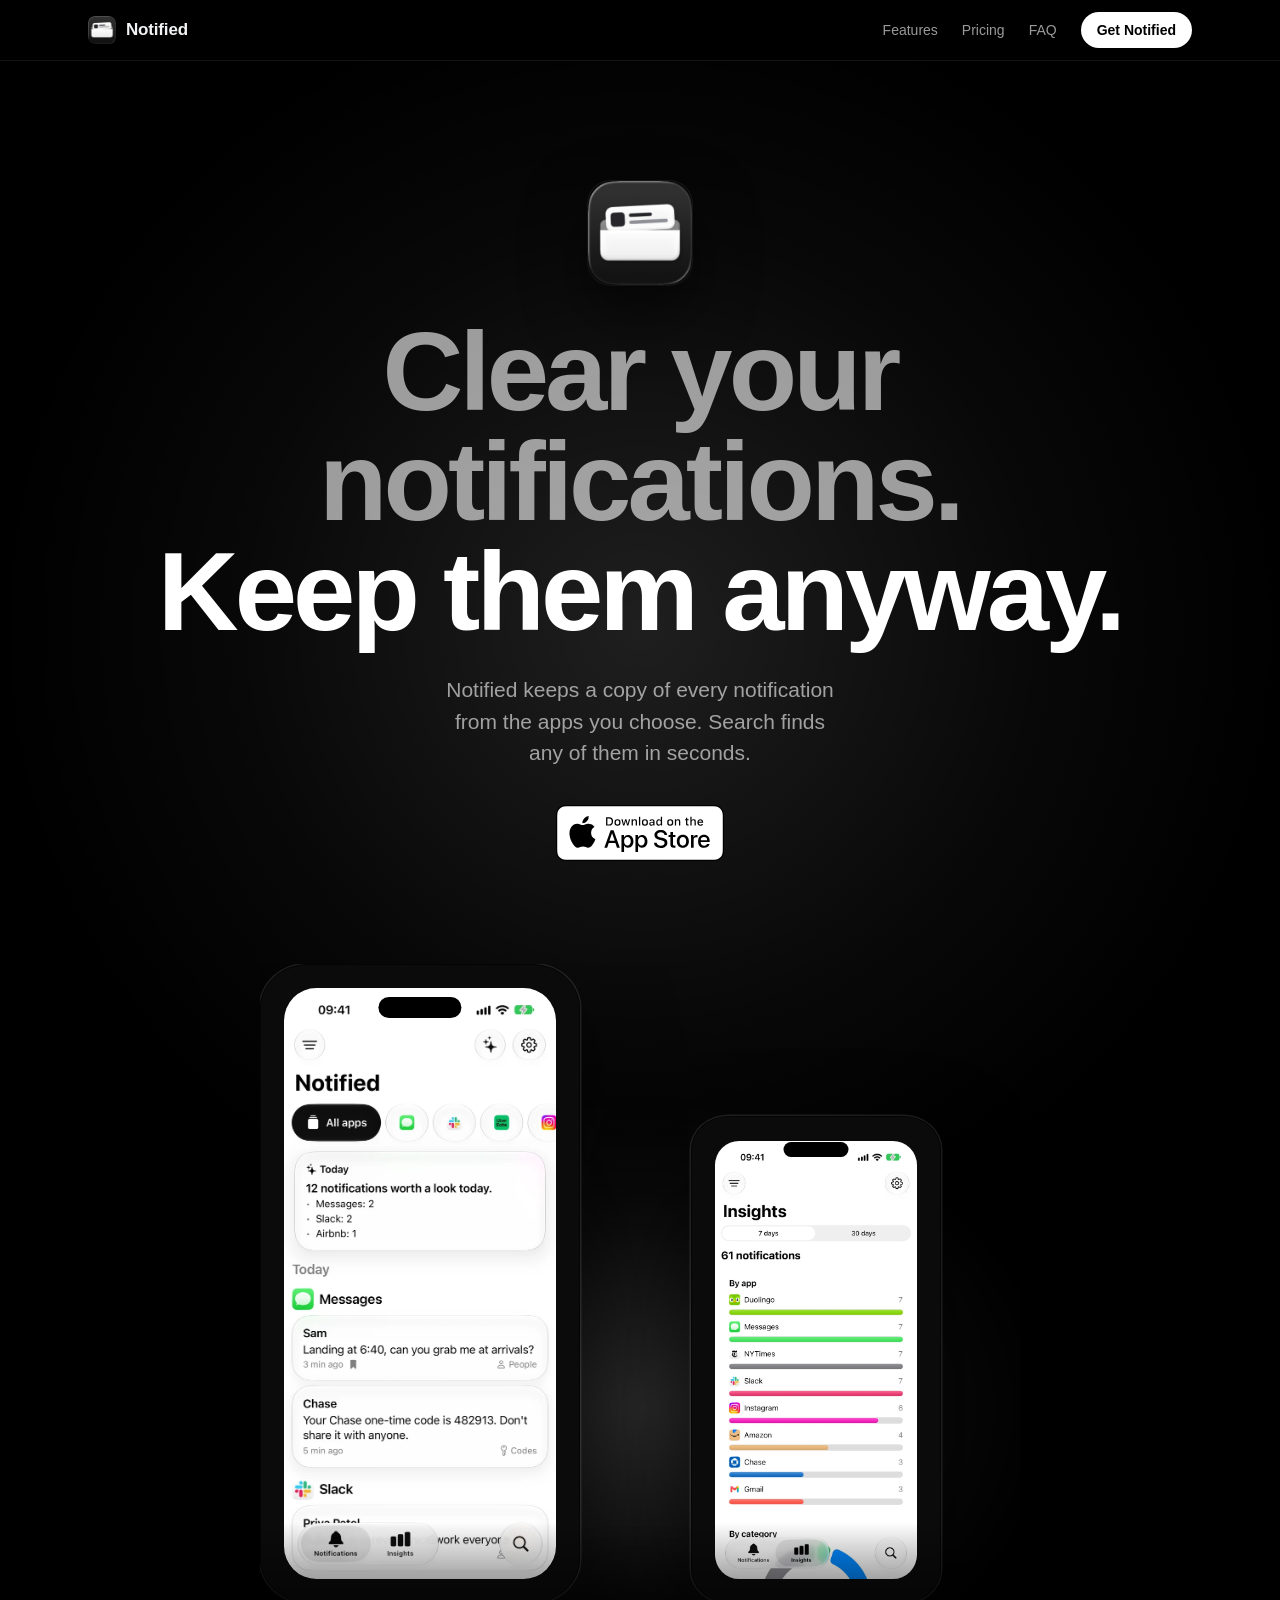
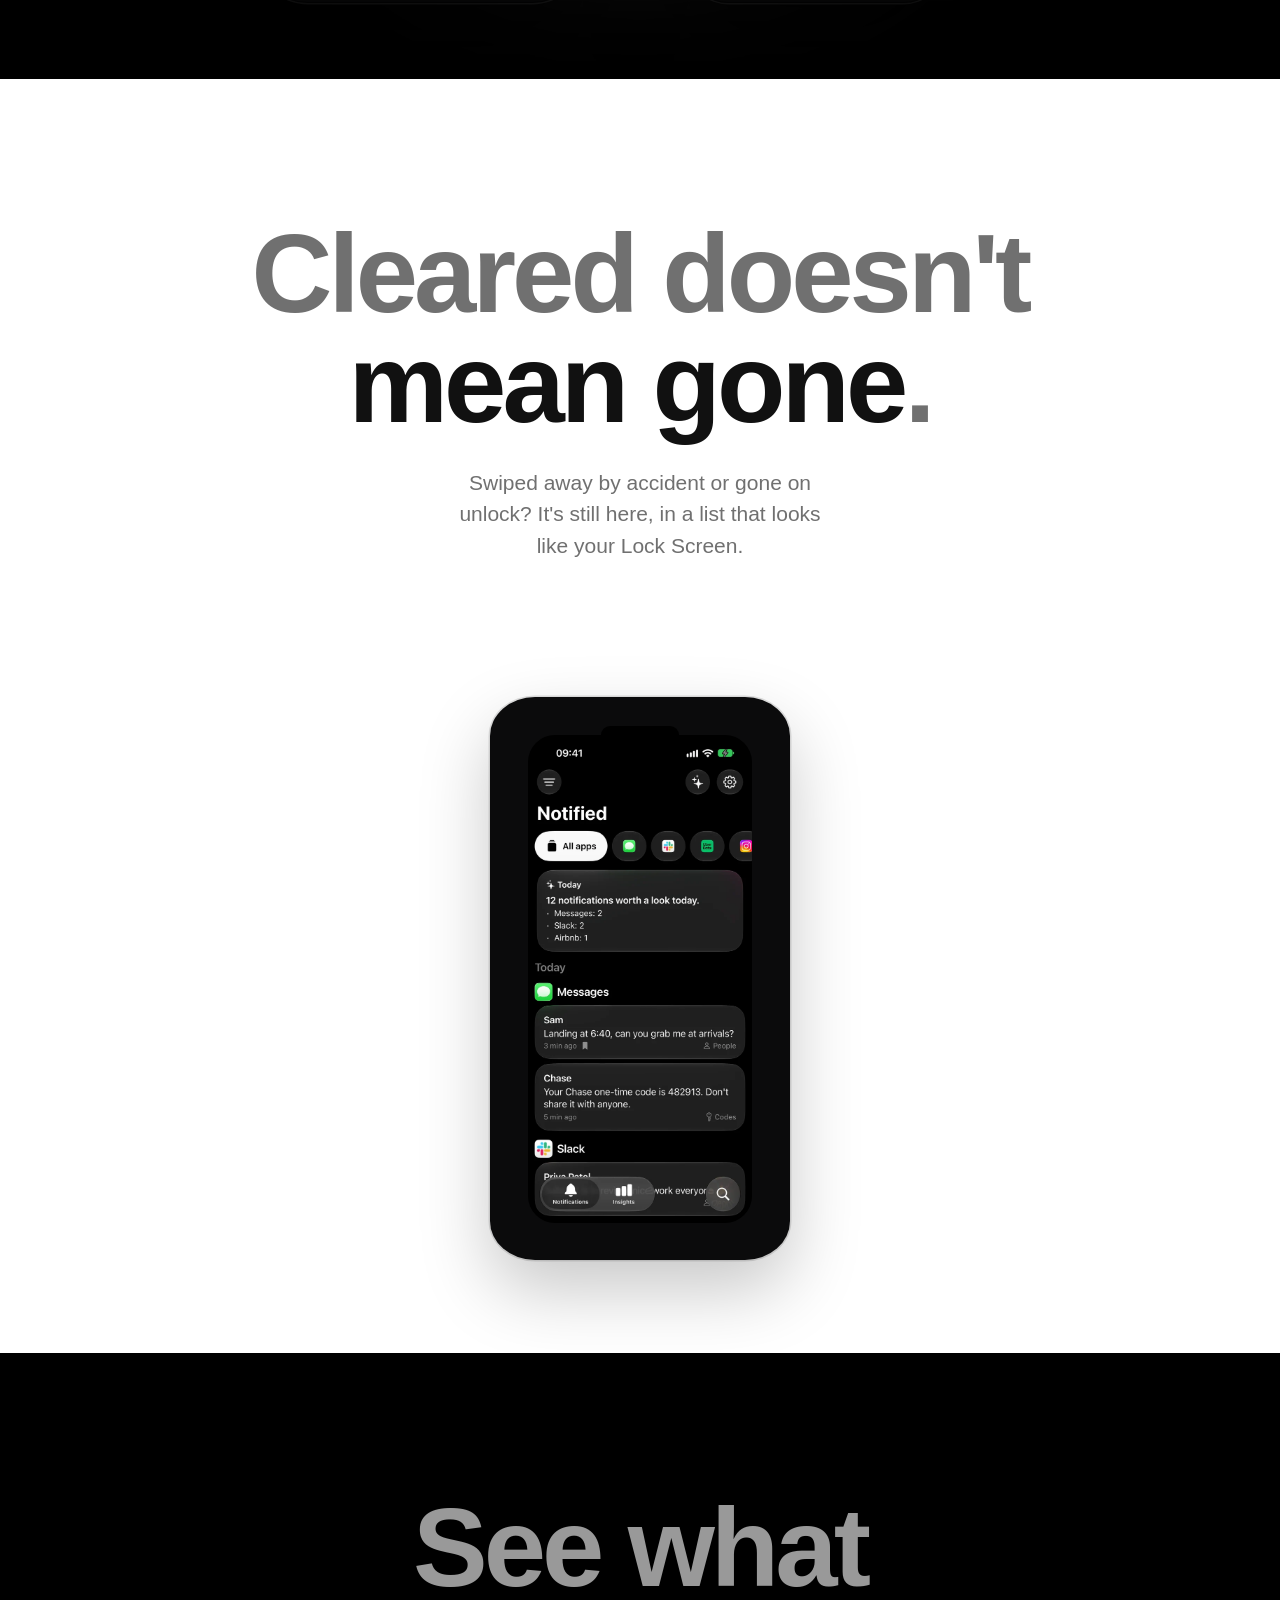
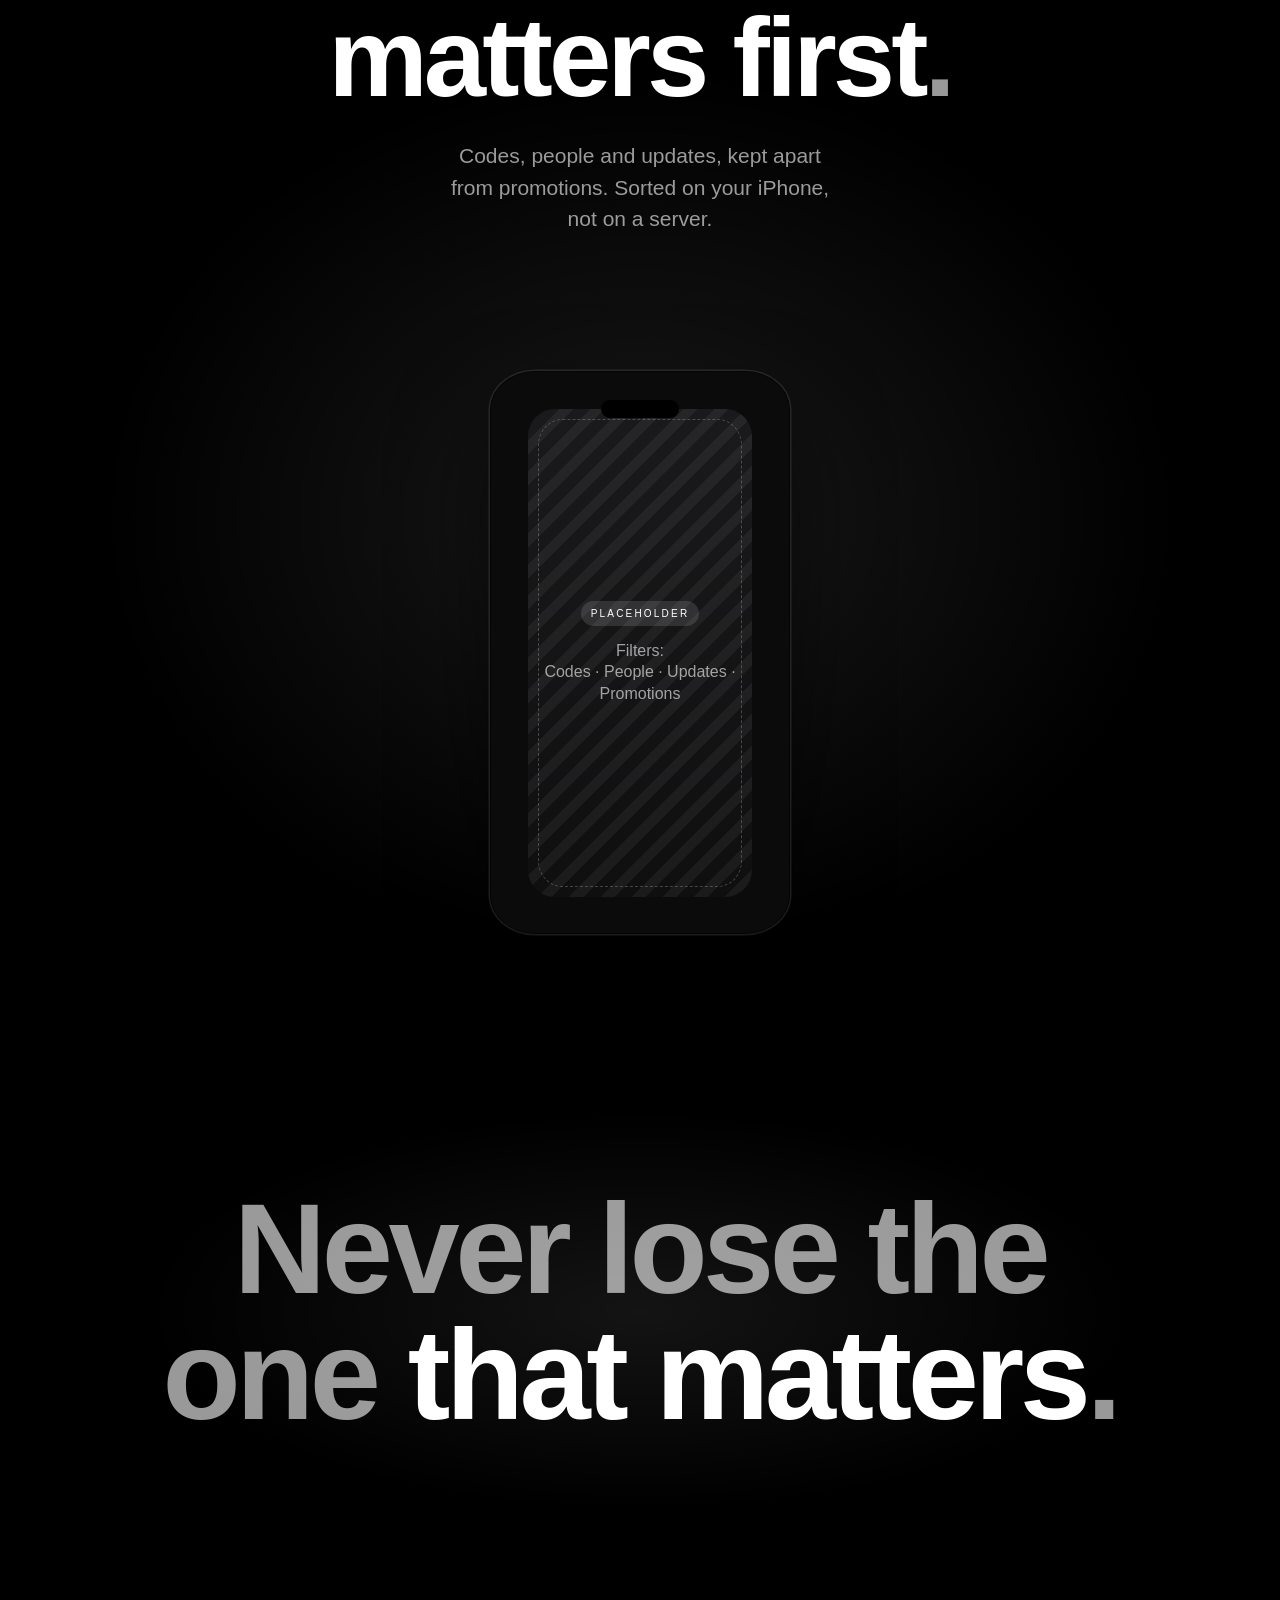
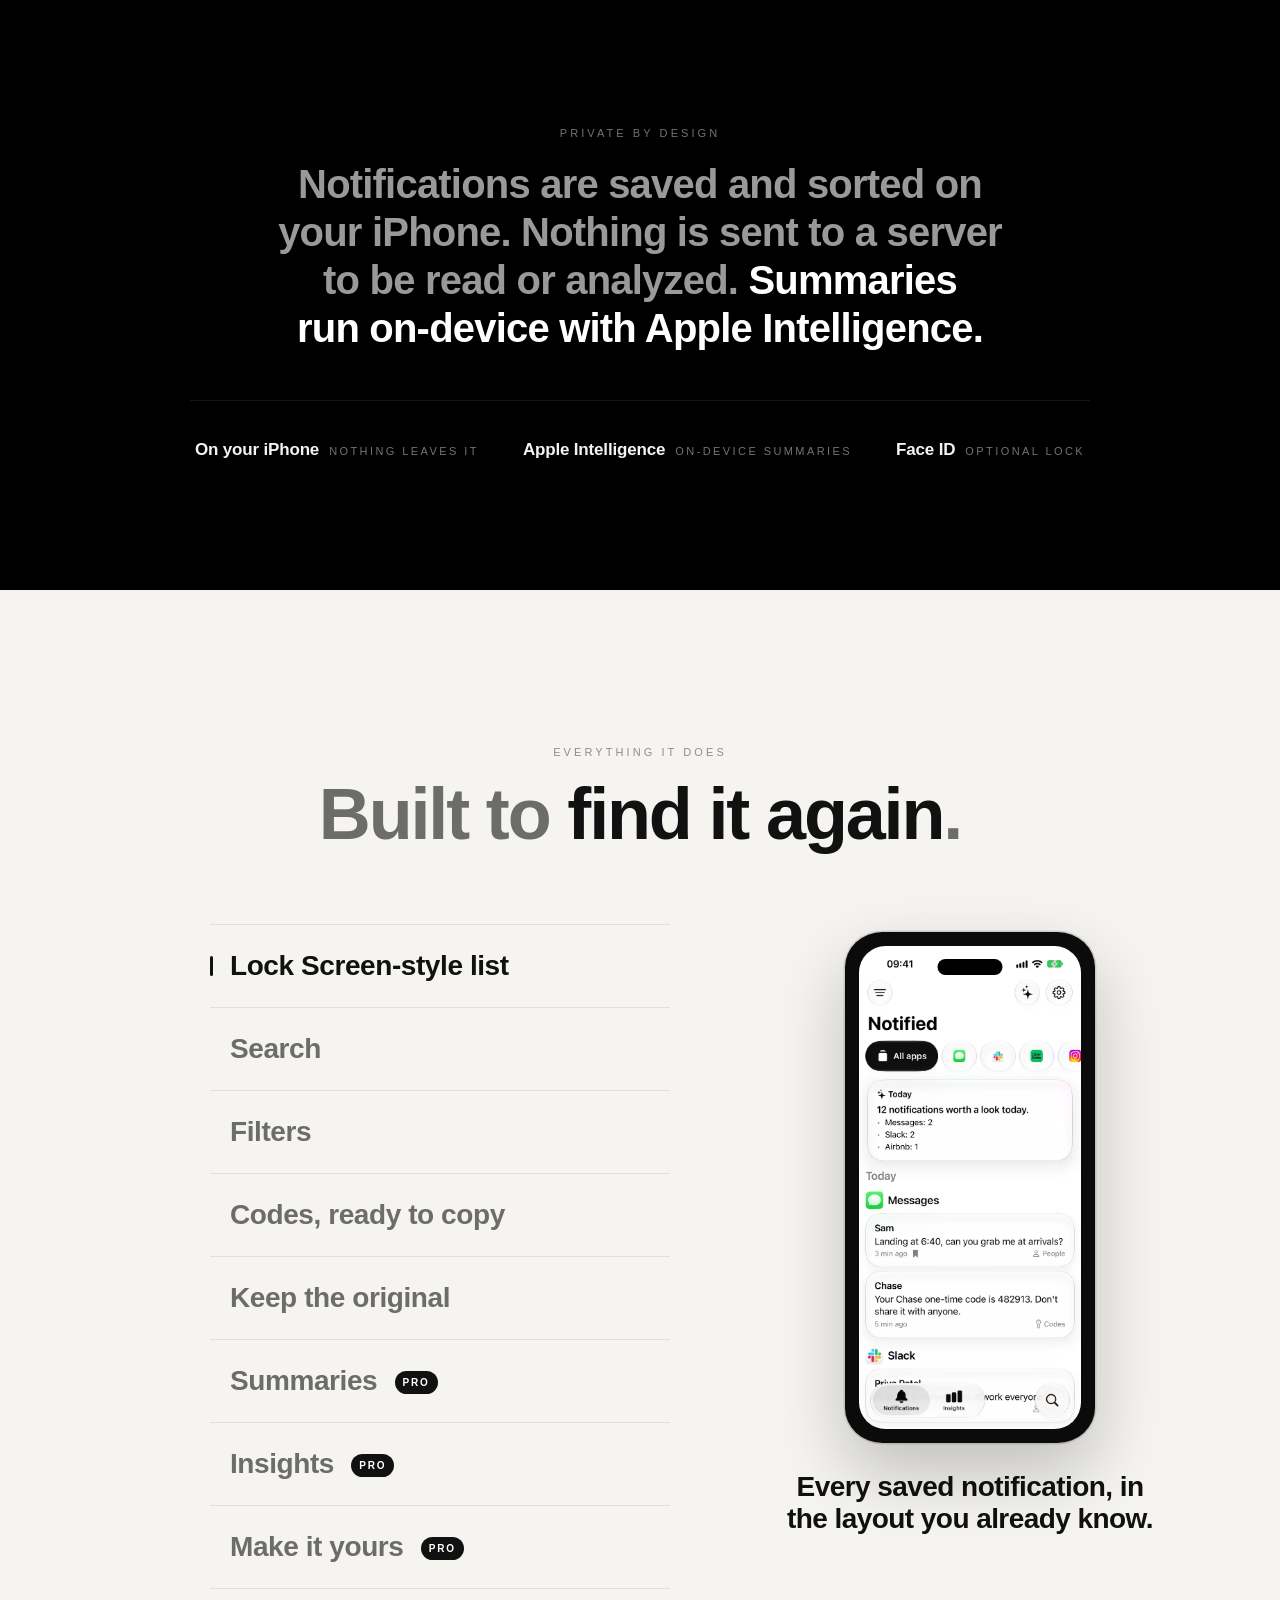
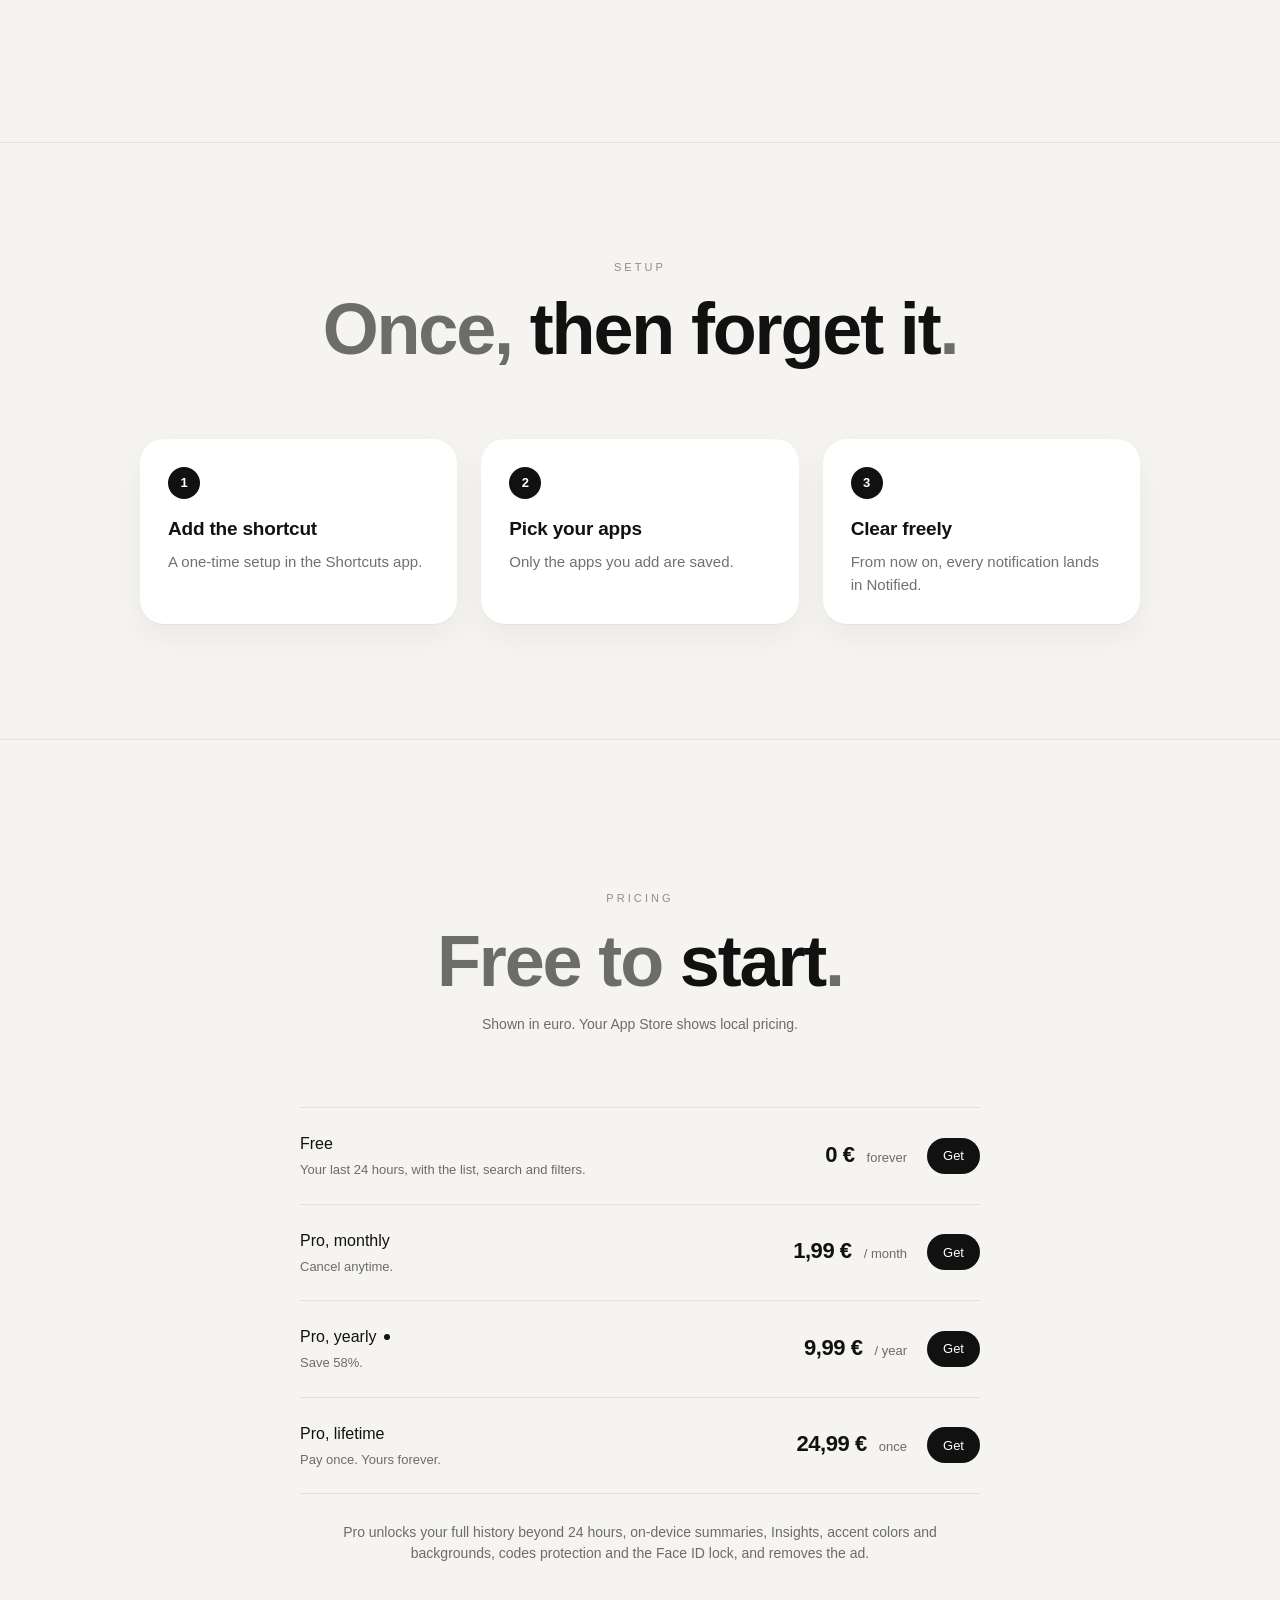
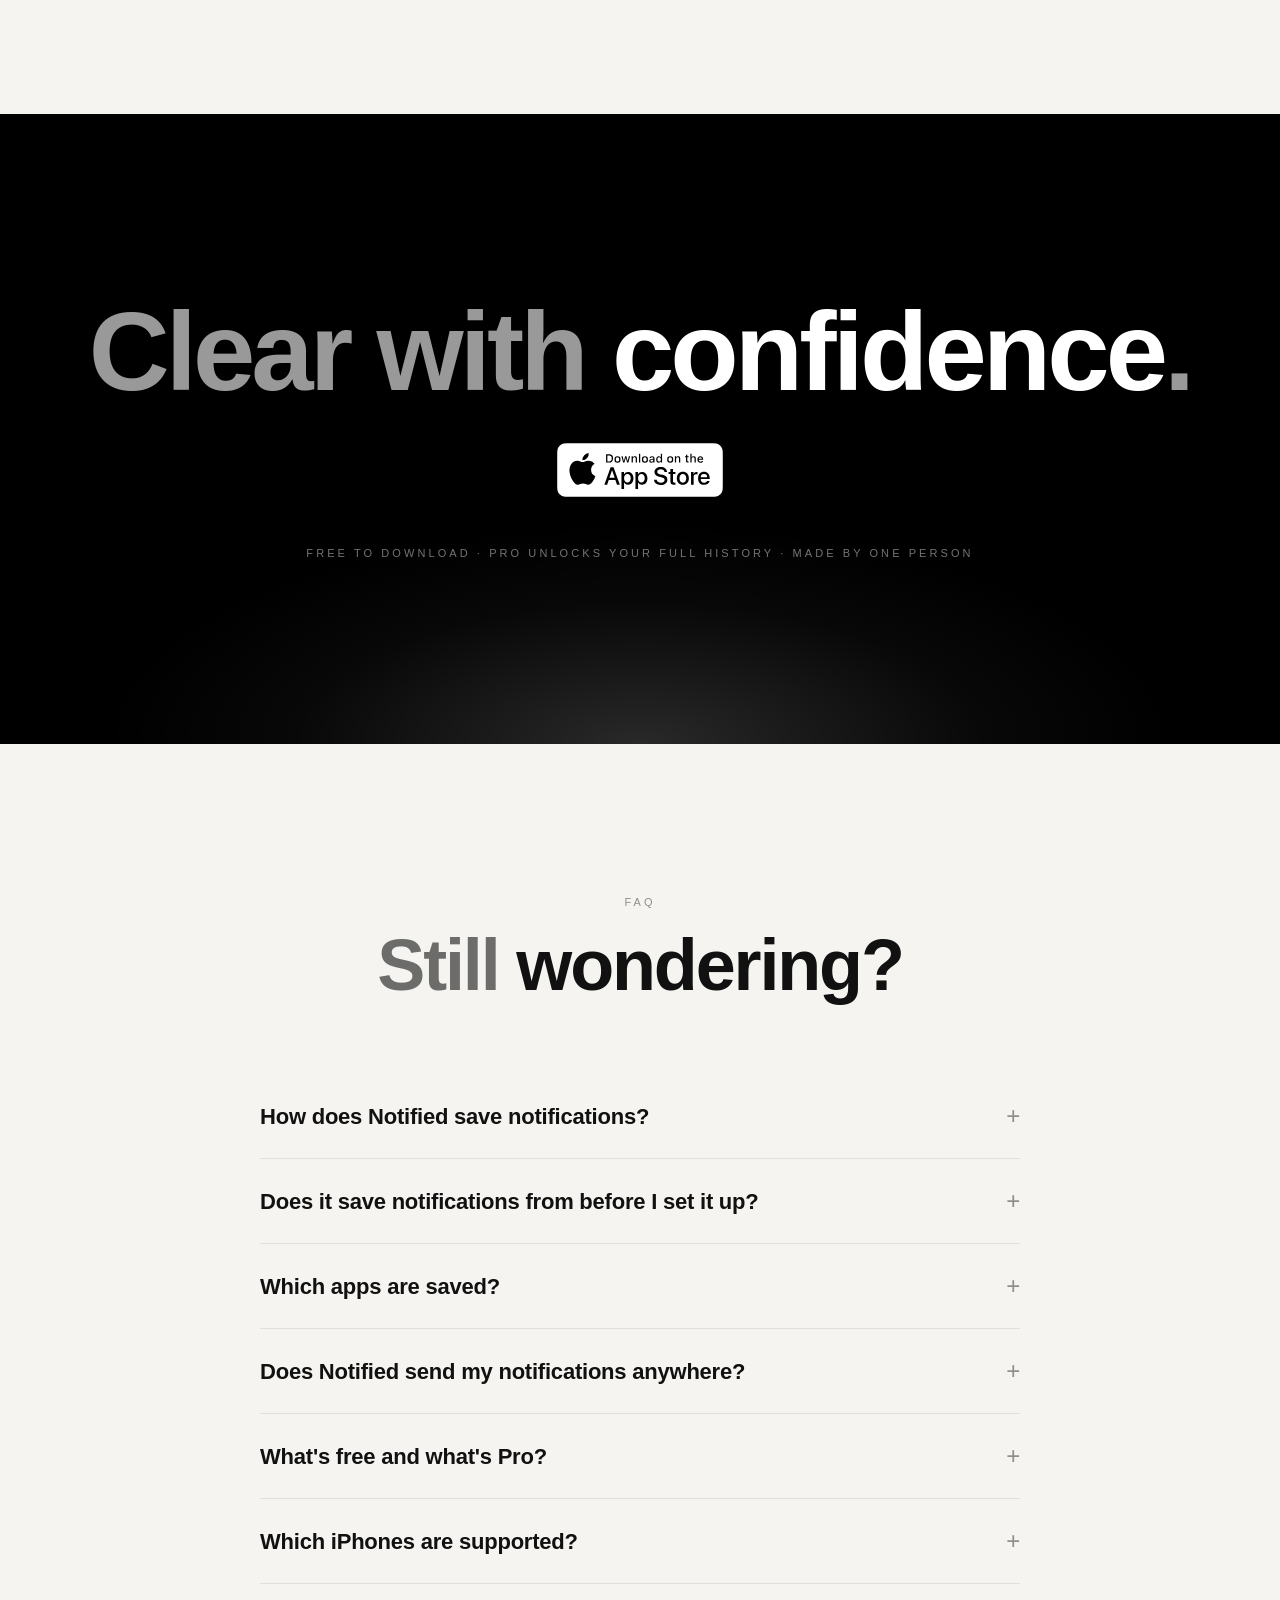
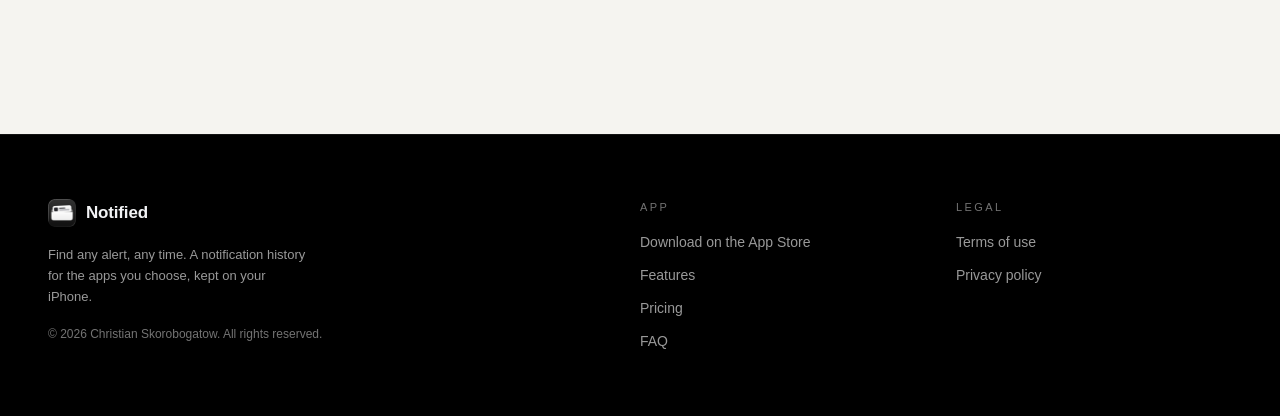
==== index.html @ 02a10e58 "Address review: narrow-screen hero, feature preview and motion Let the hero's key line wrap below 42" ====
<!doctype html>
<html lang="en">
  <head>
    <base href="./" />
    <meta charset="utf-8" />
    <meta name="viewport" content="width=device-width, initial-scale=1" />
    <title>Notified: Notification History</title>
    <meta name="description" content="Clear your notifications. Keep them anyway. Notified keeps a copy of every notification from the apps you choose, sorted and searchable, on your iPhone." />
    <meta name="author" content="Christian Skorobogatow" />
    <meta name="theme-color" content="#000000" />
    <meta property="og:site_name" content="Notified: Notification History" />
    <meta property="og:title" content="Notified: Notification History" />
    <meta property="og:description" content="Clear your notifications. Keep them anyway. Find any alert, any time." />
    <meta property="og:url" content="https://christiansko.github.io/Notified-Web/" />
    <meta property="og:type" content="website" />
    <meta property="og:image" content="https://christiansko.github.io/Notified-Web/images/og-image.png" />
    <meta name="twitter:card" content="summary_large_image" />
    <meta name="twitter:title" content="Notified: Notification History" />
    <meta name="twitter:description" content="Clear your notifications. Keep them anyway. Find any alert, any time." />
    <meta name="twitter:image" content="https://christiansko.github.io/Notified-Web/images/og-image.png" />
    <meta name="twitter:dnt" content="on" />
    <meta name="apple-itunes-app" content="app-id=6820894292" />
    <link href="https://christiansko.github.io/Notified-Web/" rel="canonical" />
    <link href="images/favicon.png" rel="icon" />
    <link href="images/app-icon-512.png" rel="apple-touch-icon" />
    <link rel="preload" as="image" href="images/screenshots/notifications-light.webp" />
    <link href="css/landing.css" rel="stylesheet" />
    <script type="application/ld+json">
    {
      "@context": "https://schema.org",
      "@type": "SoftwareApplication",
      "name": "Notified: Notification History",
      "operatingSystem": "iOS",
      "applicationCategory": "UtilitiesApplication",
      "description": "Clear your notifications. Keep them anyway. Notified keeps a copy of every notification from the apps you choose, sorted and searchable, on your iPhone.",
      "url": "https://christiansko.github.io/Notified-Web/",
      "installUrl": "https://apps.apple.com/app/id6820894292",
      "offers": { "@type": "Offer", "price": "0", "priceCurrency": "EUR" }
    }
    </script>
  </head>
  <body>
    <a class="skip-link" href="#main">Skip to content</a>

    <header class="nav" id="top">
      <div class="nav-inner">
        <a href="./" class="nav-brand" aria-label="Notified home">
          <img src="images/app-icon-512.png" alt="" width="28" height="28" />
          <span>Notified</span>
        </a>
        <nav class="nav-links" aria-label="Sections">
          <a href="#features">Features</a>
          <a href="#pricing">Pricing</a>
          <a href="#faq">FAQ</a>
        </nav>
        <a href="https://apps.apple.com/app/id6820894292" class="nav-cta">Get Notified</a>
      </div>
    </header>

    <main id="main">
      <!-- Hero -->
      <section class="hero scene scene-dark">
        <div class="glow glow-hero" aria-hidden="true"></div>
        <div class="hero-copy">
          <img src="images/app-icon-512.png" alt="" class="hero-icon rise" width="96" height="96" />
          <h1 class="display rise-blur">
            Clear your notifications.<br />
            <span class="w">Keep them anyway.</span>
          </h1>
          <p class="lede rise d1">
            Notified keeps a copy of every notification from the apps you choose.
            Search finds any of them in seconds.
          </p>
          <div class="rise d2">
            <a href="https://apps.apple.com/app/id6820894292" class="badge-link">
              <img src="images/app-store-download-white.svg" alt="Download on the App Store" class="badge" />
            </a>
          </div>
        </div>
        <div class="hero-stage rise-scale d2">
          <div class="glow glow-stage" aria-hidden="true"></div>
          <figure class="phone phone-lg phone-hero-main">
            <div class="phone-screen">
              <img src="images/screenshots/notifications-light.webp" alt="Notified showing a Today summary and saved notifications from Messages and Chase" width="640" height="1392" fetchpriority="high" />
            </div>
          </figure>
          <figure class="phone phone-md phone-hero-side">
            <div class="phone-screen">
              <img src="images/screenshots/insights-light.webp" alt="Notified Insights listing notifications per app over seven days" width="640" height="1392" loading="lazy" />
            </div>
          </figure>
        </div>
      </section>

      <!-- Scene: cleared is not gone -->
      <section class="scene scene-light">
        <div class="scene-copy reveal">
          <h2 class="display">Cleared doesn't <span class="w">mean gone</span>.</h2>
          <p class="lede">Swiped away by accident or gone on unlock? It's still here, in a list that looks like your Lock Screen.</p>
        </div>
        <div class="scene-device reveal parallax" data-parallax="1">
          <figure class="phone phone-xl">
            <div class="phone-screen">
              <img src="images/screenshots/notifications-dark.webp" alt="Notified in dark mode with saved notifications grouped by app" width="640" height="1392" loading="lazy" />
            </div>
          </figure>
        </div>
      </section>

      <!-- Scene: see what matters first -->
      <section class="scene scene-dark">
        <div class="glow glow-mid" aria-hidden="true"></div>
        <div class="scene-copy reveal">
          <h2 class="display">See what <span class="w">matters first</span>.</h2>
          <p class="lede">Codes, people and updates, kept apart from promotions. Sorted on your iPhone, not on a server.</p>
        </div>
        <div class="scene-device reveal parallax" data-parallax="1">
          <figure class="phone phone-xl">
            <div class="phone-screen placeholder" role="img" aria-label="Placeholder for a screenshot of the Codes, People, Updates and Promotions filters">
              <span class="ph-chip">Placeholder</span>
              <span class="ph-text">Filters:<br />Codes · People · Updates · Promotions</span>
            </div>
          </figure>
        </div>
      </section>

      <!-- Big statement -->
      <section class="statement scene-dark">
        <div class="glow glow-statement" aria-hidden="true"></div>
        <h2 class="display display-xl reveal">Never lose the one <span class="w">that matters</span>.</h2>
      </section>

      <!-- Privacy proof -->
      <section class="proof scene-dark">
        <div class="proof-inner reveal">
          <div class="eyebrow">Private by design</div>
          <blockquote class="quote">
            Notifications are saved and sorted on your iPhone. Nothing is sent to a server to be read or analyzed.
            <span class="w">Summaries run on‑device with Apple Intelligence.</span>
          </blockquote>
          <ul class="stats" aria-label="Privacy facts">
            <li><strong>On your iPhone</strong><span>nothing leaves it</span></li>
            <li><strong>Apple Intelligence</strong><span>on‑device summaries</span></li>
            <li><strong>Face ID</strong><span>optional lock</span></li>
          </ul>
        </div>
      </section>

      <!-- Features -->
      <section id="features" class="features scene-paper">
        <div class="features-inner">
          <div class="section-head reveal">
            <div class="eyebrow">Everything it does</div>
            <h2 class="display display-md">Built to <span class="w">find it again</span>.</h2>
          </div>
          <div class="features-layout">
            <div class="features-preview" id="feature-preview" aria-live="polite">
              <div class="feature-panel is-active" data-feature="list">
                <figure class="phone phone-md">
                  <div class="phone-screen">
                    <img src="images/screenshots/notifications-light.webp" alt="Saved notifications in a Lock Screen-style list" width="640" height="1392" loading="lazy" />
                  </div>
                </figure>
                <p class="feature-note">Every saved notification, in the layout you already know.</p>
              </div>
              <div class="feature-panel" data-feature="search">
                <figure class="phone phone-md">
                  <div class="phone-screen placeholder" role="img" aria-label="Placeholder for a screenshot of search">
                    <span class="ph-chip">Placeholder</span><span class="ph-text">Search</span>
                  </div>
                </figure>
                <p class="feature-note">Any notification, in seconds.</p>
              </div>
              <div class="feature-panel" data-feature="filters">
                <figure class="phone phone-md">
                  <div class="phone-screen placeholder" role="img" aria-label="Placeholder for a screenshot of filters">
                    <span class="ph-chip">Placeholder</span><span class="ph-text">Filters</span>
                  </div>
                </figure>
                <p class="feature-note">Codes, People, Updates, Promotions and Other. Each one a tap away.</p>
              </div>
              <div class="feature-panel" data-feature="codes">
                <figure class="phone phone-md">
                  <div class="phone-screen placeholder" role="img" aria-label="Placeholder for a screenshot of copying a code">
                    <span class="ph-chip">Placeholder</span><span class="ph-text">Copy code</span>
                  </div>
                </figure>
                <p class="feature-note">Swipe or long‑press to copy a sign‑in code. One tap.</p>
              </div>
              <div class="feature-panel" data-feature="original">
                <figure class="phone phone-md">
                  <div class="phone-screen placeholder" role="img" aria-label="Placeholder for a screenshot of an original message kept after an edit">
                    <span class="ph-chip">Placeholder</span><span class="ph-text">Original kept</span>
                  </div>
                </figure>
                <p class="feature-note">Edited or unsent? The notification you got is still here.</p>
              </div>
              <div class="feature-panel" data-feature="summary">
                <figure class="phone phone-md">
                  <div class="phone-screen">
                    <img src="images/screenshots/notifications-dark.webp" alt="A Today summary card above the saved notifications" width="640" height="1392" loading="lazy" />
                  </div>
                </figure>
                <p class="feature-note">Come back after a while and catch up in one look.</p>
              </div>
              <div class="feature-panel" data-feature="insights">
                <figure class="phone phone-md">
                  <div class="phone-screen">
                    <img src="images/screenshots/insights-light.webp" alt="Insights showing notifications per app" width="640" height="1392" loading="lazy" />
                  </div>
                </figure>
                <p class="feature-note">See which apps send the most, so you know where the noise comes from.</p>
              </div>
              <div class="feature-panel" data-feature="yours">
                <figure class="phone phone-md">
                  <div class="phone-screen placeholder" role="img" aria-label="Placeholder for a screenshot of accent colors and backgrounds">
                    <span class="ph-chip">Placeholder</span><span class="ph-text">Accent &amp; backgrounds</span>
                  </div>
                </figure>
                <p class="feature-note">Accent colors, backgrounds, codes protection and a Face ID lock.</p>
              </div>
            </div>
            <ul class="features-list" id="feature-list">
              <li><button type="button" data-feature="list" aria-pressed="true">Lock Screen‑style list</button></li>
              <li><button type="button" data-feature="search" aria-pressed="false">Search</button></li>
              <li><button type="button" data-feature="filters" aria-pressed="false">Filters</button></li>
              <li><button type="button" data-feature="codes" aria-pressed="false">Codes, ready to copy</button></li>
              <li><button type="button" data-feature="original" aria-pressed="false">Keep the original</button></li>
              <li><button type="button" data-feature="summary" aria-pressed="false">Summaries <span class="pro">Pro</span></button></li>
              <li><button type="button" data-feature="insights" aria-pressed="false">Insights <span class="pro">Pro</span></button></li>
              <li><button type="button" data-feature="yours" aria-pressed="false">Make it yours <span class="pro">Pro</span></button></li>
            </ul>
          </div>
        </div>
      </section>

      <!-- How it works -->
      <section class="how scene-paper">
        <div class="how-inner">
          <div class="section-head reveal">
            <div class="eyebrow">Setup</div>
            <h2 class="display display-md">Once, <span class="w">then forget it</span>.</h2>
          </div>
          <ol class="steps reveal">
            <li><span class="step-n">1</span><strong>Add the shortcut</strong><span>A one‑time setup in the Shortcuts app.</span></li>
            <li><span class="step-n">2</span><strong>Pick your apps</strong><span>Only the apps you add are saved.</span></li>
            <li><span class="step-n">3</span><strong>Clear freely</strong><span>From now on, every notification lands in Notified.</span></li>
          </ol>
        </div>
      </section>

      <!-- Pricing -->
      <section id="pricing" class="pricing scene-paper">
        <div class="pricing-inner">
          <div class="section-head reveal">
            <div class="eyebrow">Pricing</div>
            <h2 class="display display-md">Free to <span class="w">start</span>.</h2>
            <p class="section-sub">Shown in euro. Your App Store shows local pricing.</p>
          </div>
          <ul class="tiers reveal">
            <li>
              <div class="tier-name"><span>Free</span><small>Your last 24 hours, with the list, search and filters.</small></div>
              <div class="tier-price"><strong>0 €</strong><span>forever</span><a href="https://apps.apple.com/app/id6820894292" class="tier-get">Get</a></div>
            </li>
            <li>
              <div class="tier-name"><span>Pro, monthly</span><small>Cancel anytime.</small></div>
              <div class="tier-price"><strong>1,99 €</strong><span>/ month</span><a href="https://apps.apple.com/app/id6820894292" class="tier-get">Get</a></div>
            </li>
            <li class="is-highlight">
              <div class="tier-name"><span>Pro, yearly <i class="dot" aria-hidden="true"></i></span><small>Save 58%.</small></div>
              <div class="tier-price"><strong>9,99 €</strong><span>/ year</span><a href="https://apps.apple.com/app/id6820894292" class="tier-get">Get</a></div>
            </li>
            <li>
              <div class="tier-name"><span>Pro, lifetime</span><small>Pay once. Yours forever.</small></div>
              <div class="tier-price"><strong>24,99 €</strong><span>once</span><a href="https://apps.apple.com/app/id6820894292" class="tier-get">Get</a></div>
            </li>
          </ul>
          <p class="pro-includes reveal">
            Pro unlocks your full history beyond 24 hours, on‑device summaries, Insights, accent colors and backgrounds, codes protection and the Face ID lock, and removes the ad.
          </p>
        </div>
      </section>

      <!-- Final CTA -->
      <section class="final scene-dark">
        <div class="glow glow-final" aria-hidden="true"></div>
        <h2 class="display reveal">Clear with <span class="w">confidence</span>.</h2>
        <div class="reveal d1">
          <a href="https://apps.apple.com/app/id6820894292" class="badge-link">
            <img src="images/app-store-download-white.svg" alt="Download on the App Store" class="badge" />
          </a>
        </div>
        <p class="final-note reveal d2">Free to download · Pro unlocks your full history · Made by one person</p>
      </section>

      <!-- FAQ -->
      <section id="faq" class="faq scene-paper">
        <div class="faq-inner">
          <div class="section-head reveal">
            <div class="eyebrow">FAQ</div>
            <h2 class="display display-md">Still <span class="w">wondering?</span></h2>
          </div>
          <div class="faq-list reveal">
            <details>
              <summary>How does Notified save notifications?</summary>
              <p>Notified adds a shortcut that runs when a notification from one of your chosen apps arrives. It passes a copy to Notified, which keeps it on your iPhone. You set this up once in the Shortcuts app.</p>
            </details>
            <details>
              <summary>Does it save notifications from before I set it up?</summary>
              <p>No. iPhone doesn't keep a history, so Notified can only save notifications that arrive after the shortcut is on. From then on, everything from your chosen apps is kept.</p>
            </details>
            <details>
              <summary>Which apps are saved?</summary>
              <p>Only the apps you add to the automation. You can add more at any time in the Shortcuts app, and apps without any saved notifications don't show up in Notified.</p>
            </details>
            <details>
              <summary>Does Notified send my notifications anywhere?</summary>
              <p>No. Notifications are saved and sorted on your iPhone. Summaries are created on‑device with Apple Intelligence on supported devices, and sign‑in codes never go into a summary. See the <a href="legal/privacy-policy/">privacy policy</a> for the full picture.</p>
            </details>
            <details>
              <summary>What's free and what's Pro?</summary>
              <p>Free keeps your last 24 hours with the Lock Screen‑style list, search and filters. Pro adds your full history beyond 24 hours, on‑device summaries, Insights, accent colors and backgrounds, codes protection and the Face ID lock, and removes the ad. Pro is available monthly, yearly or as a one‑time lifetime purchase.</p>
            </details>
            <details>
              <summary>Which iPhones are supported?</summary>
              <p>Notified runs on iPhone with iOS 26 or later. Summaries need a device that supports Apple Intelligence; on other devices the Today card shows a plain count of what came in.</p>
            </details>
          </div>
        </div>
      </section>
    </main>

    <footer class="footer scene-dark">
      <div class="footer-inner">
        <div class="footer-brand">
          <a href="./" class="nav-brand"><img src="images/app-icon-512.png" alt="" width="28" height="28" /><span>Notified</span></a>
          <p>Find any alert, any time. A notification history for the apps you choose, kept on your iPhone.</p>
          <small>© 2026 Christian Skorobogatow. All rights reserved.</small>
        </div>
        <div class="footer-col">
          <h3>App</h3>
          <a href="https://apps.apple.com/app/id6820894292">Download on the App Store</a>
          <a href="#features">Features</a>
          <a href="#pricing">Pricing</a>
          <a href="#faq">FAQ</a>
        </div>
        <div class="footer-col">
          <h3>Legal</h3>
          <a href="https://www.apple.com/legal/internet-services/itunes/dev/stdeula/" rel="noopener">Terms of use</a>
          <a href="legal/privacy-policy/">Privacy policy</a>
        </div>
      </div>
    </footer>

    <script src="js/landing.js" defer></script>
  </body>
</html>
---- css/landing.css ----
/* Notified landing page. Hand-written; the Kickstart export CSS still powers legal pages. */

:root {
  --black: #000;
  --white: #fff;
  --ink: #f2f3f5;
  --ink-60: rgba(255, 255, 255, 0.6);
  --ink-45: rgba(255, 255, 255, 0.45);
  --ink-hair: rgba(255, 255, 255, 0.08);
  --paper: #f5f4f0;
  --graphite: #111;
  --graphite-60: rgba(17, 17, 17, 0.6);
  --graphite-45: rgba(17, 17, 17, 0.45);
  --paper-hair: rgba(17, 17, 17, 0.09);
  --font: -apple-system, BlinkMacSystemFont, "SF Pro Display", "Inter", "Segoe UI", Roboto, "Helvetica Neue", Arial, sans-serif;
  --ease: cubic-bezier(0.16, 1, 0.3, 1);
  --gutter: clamp(20px, 5vw, 48px);
  --phone-radius: 15%;
}

* { box-sizing: border-box; }
html { scroll-behavior: smooth; background: var(--black); -webkit-text-size-adjust: 100%; }
body {
  margin: 0;
  font-family: var(--font);
  color: var(--ink);
  background: var(--black);
  line-height: 1.5;
  -webkit-font-smoothing: antialiased;
  overflow-x: hidden;
}
img { display: block; max-width: 100%; height: auto; }
a { color: inherit; text-decoration: none; }
button { font: inherit; color: inherit; }
h1, h2, h3, p, ul, ol, figure, blockquote { margin: 0; }
ul, ol { padding: 0; list-style: none; }

.skip-link { position: absolute; left: -999px; top: 8px; background: var(--white); color: var(--black); padding: 8px 12px; border-radius: 999px; z-index: 100; }
.skip-link:focus { left: 12px; }

/* ---------- Type ---------- */
.display {
  font-weight: 650;
  letter-spacing: -0.035em;
  line-height: 0.98;
  font-size: clamp(38px, 9vw, 112px);
  text-wrap: balance;
}
@media (max-width: 420px) { .display .w { white-space: normal; } }
.display-xl { font-size: clamp(48px, 10.5vw, 128px); max-width: 16ch; }
.display-md { font-size: clamp(36px, 6.5vw, 72px); letter-spacing: -0.03em; line-height: 1.02; }
.scene-dark .display { color: var(--ink-60); }
.scene-dark .display .w { color: var(--white); }
.scene-light .display, .scene-paper .display { color: var(--graphite-60); }
.scene-light .display .w, .scene-paper .display .w { color: var(--graphite); }
.w { white-space: nowrap; }
.lede {
  font-size: clamp(17px, 2vw, 21px);
  max-width: 34ch;
  margin: 28px auto 0;
  text-wrap: pretty;
}
.scene-dark .lede { color: var(--ink-60); }
.scene-light .lede, .scene-paper .lede { color: var(--graphite-60); }
.eyebrow {
  font-size: 11px;
  letter-spacing: 0.28em;
  text-transform: uppercase;
  margin-bottom: 18px;
}
.scene-dark .eyebrow { color: var(--ink-45); }
.scene-paper .eyebrow { color: var(--graphite-45); }
.section-head { text-align: center; margin-bottom: clamp(40px, 7vw, 72px); }
.section-sub { margin-top: 16px; font-size: 14px; color: var(--graphite-60); }

/* ---------- Surfaces ---------- */
.scene-dark { background: var(--black); color: var(--ink); }
.scene-light { background: var(--white); color: var(--graphite); }
.scene-paper { background: var(--paper); color: var(--graphite); }
.glow { position: absolute; inset: 0; pointer-events: none; }
.glow-hero { background: radial-gradient(70% 55% at 50% 35%, rgba(255,255,255,0.12) 0%, rgba(255,255,255,0.03) 45%, transparent 72%); animation: breathe 8s ease-in-out infinite; }
.glow-stage { inset: -10% -20%; background: radial-gradient(55% 50% at 50% 60%, rgba(255,255,255,0.16) 0%, rgba(255,255,255,0.03) 50%, transparent 75%); filter: blur(8px); z-index: -1; animation: breathe 8s ease-in-out -3s infinite; }
.glow-mid { background: radial-gradient(60% 50% at 50% 60%, rgba(255,255,255,0.1) 0%, transparent 70%); }
.glow-statement { background: radial-gradient(55% 50% at 50% 50%, rgba(255,255,255,0.08) 0%, transparent 70%); }
.glow-final { background: radial-gradient(60% 50% at 50% 100%, rgba(255,255,255,0.16) 0%, rgba(255,255,255,0.03) 45%, transparent 70%); }
@keyframes breathe { 0%, 100% { opacity: 0.8; transform: scale(1); } 50% { opacity: 1; transform: scale(1.04); } }

/* ---------- Nav ---------- */
.nav {
  position: sticky; top: 0; z-index: 50;
  background: rgba(0, 0, 0, 0.6);
  -webkit-backdrop-filter: saturate(180%) blur(18px);
  backdrop-filter: saturate(180%) blur(18px);
  border-bottom: 1px solid var(--ink-hair);
}
.nav-inner {
  max-width: 1200px; margin: 0 auto; padding: 12px var(--gutter);
  display: flex; align-items: center; gap: 24px;
}
.nav-brand { display: inline-flex; align-items: center; gap: 10px; font-weight: 600; font-size: 17px; letter-spacing: -0.01em; }
.nav-brand img { width: 28px; height: 28px; border-radius: 22%; }
.nav-links { margin-left: auto; display: flex; gap: 24px; font-size: 14px; color: var(--ink-60); }
.nav-links a:hover { color: var(--white); }
.nav-cta {
  display: inline-flex; align-items: center; height: 36px; padding: 0 16px;
  border-radius: 999px; background: var(--white); color: var(--black);
  font-size: 14px; font-weight: 600; white-space: nowrap;
  transition: transform 0.3s var(--ease), opacity 0.2s;
}
.nav-cta:hover { opacity: 0.9; transform: translateY(-1px); }
@media (max-width: 640px) { .nav-links { display: none; } .nav-cta { margin-left: auto; } }

/* ---------- Hero ---------- */
.scene { position: relative; overflow: hidden; padding: clamp(80px, 12vw, 140px) var(--gutter); text-align: center; }
.hero { min-height: 100svh; display: flex; flex-direction: column; align-items: center; justify-content: center; padding-top: clamp(64px, 10vw, 120px); padding-bottom: 0; }
.hero-copy { position: relative; z-index: 2; max-width: 1100px; }
.hero-icon { width: clamp(72px, 9vw, 104px); height: auto; margin: 0 auto 32px; border-radius: 22%; box-shadow: 0 24px 60px rgba(0,0,0,0.6), 0 0 0 1px rgba(255,255,255,0.08); }
.hero .lede { margin-top: 28px; }
.badge-link { display: inline-block; margin-top: 36px; transition: transform 0.3s var(--ease); }
.badge-link:hover { transform: translateY(-2px); }
.badge { height: 56px; width: auto; }
.hero-stage {
  position: relative; z-index: 1;
  margin-top: clamp(56px, 8vw, 96px);
  display: flex; align-items: flex-end; justify-content: center; gap: clamp(12px, 3vw, 32px);
  width: 100%; max-width: 760px;
  -webkit-mask-image: linear-gradient(to bottom, #000 78%, transparent 100%);
  mask-image: linear-gradient(to bottom, #000 78%, transparent 100%);
  padding-bottom: 6vw;
}
.phone-hero-main { width: 50%; max-width: 320px; }
.phone-hero-side { width: 40%; max-width: 250px; margin-bottom: -4%; }

/* ---------- Phone frame ---------- */
.phone {
  position: relative;
  border-radius: var(--phone-radius) / calc(var(--phone-radius) * 0.46);
  background: #0b0b0c;
  padding: 3.2%;
  box-shadow:
    0 0 0 1.5px rgba(255,255,255,0.1),
    inset 0 0 0 1px rgba(0,0,0,0.6),
    0 40px 90px rgba(0,0,0,0.55);
}
.scene-light .phone, .scene-paper .phone { box-shadow: 0 0 0 1.5px rgba(0,0,0,0.12), 0 30px 70px rgba(0,0,0,0.22); }
.phone::after {
  /* Dynamic Island */
  content: ""; position: absolute; left: 50%; top: 5.2%; width: 26%; height: 3.2%;
  transform: translateX(-50%); background: #000; border-radius: 999px; z-index: 2;
}
.phone-screen {
  position: relative; overflow: hidden;
  border-radius: calc(var(--phone-radius) * 0.8) / calc(var(--phone-radius) * 0.37);
  aspect-ratio: 640 / 1392;
  background: #111;
}
.phone-screen img { width: 100%; height: 100%; object-fit: cover; }
.phone-xl { width: min(72%, 300px); margin: 0 auto; }
.phone-lg { width: min(70%, 320px); }
.phone-md { width: min(62%, 250px); margin: 0 auto; }

/* Placeholder screens (swap for real screenshots later) */
.placeholder {
  display: flex; flex-direction: column; align-items: center; justify-content: center; gap: 14px;
  background:
    repeating-linear-gradient(135deg, rgba(255,255,255,0.05) 0 10px, transparent 10px 22px),
    linear-gradient(180deg, #1a1a1c, #0f0f10);
  color: var(--ink-60); text-align: center; padding: 16px;
}
.placeholder::before { content: ""; position: absolute; inset: 10px; border: 1.5px dashed rgba(255,255,255,0.22); border-radius: inherit; }
.ph-chip { font-size: 10px; letter-spacing: 0.22em; text-transform: uppercase; padding: 5px 10px; border-radius: 999px; background: rgba(255,255,255,0.12); color: var(--white); }
.ph-text { font-size: clamp(13px, 1.4vw, 16px); font-weight: 500; line-height: 1.35; }

/* ---------- Scenes ---------- */
.scene-copy { position: relative; z-index: 2; max-width: 1100px; margin: 0 auto; }
.scene-device { position: relative; z-index: 2; margin-top: clamp(48px, 7vw, 88px); will-change: transform; }

/* ---------- Statement / proof ---------- */
.statement { position: relative; overflow: hidden; display: flex; align-items: center; justify-content: center; min-height: 60vh; padding: clamp(96px, 14vw, 160px) var(--gutter); text-align: center; }
.statement .display { margin: 0 auto; }
.proof { position: relative; padding: clamp(72px, 10vw, 140px) var(--gutter); text-align: center; }
.proof-inner { max-width: 900px; margin: 0 auto; }
.quote { font-size: clamp(22px, 3.4vw, 40px); font-weight: 600; letter-spacing: -0.02em; line-height: 1.2; color: var(--ink-60); text-wrap: balance; }
.quote .w { color: var(--white); white-space: normal; }
.stats { margin-top: 48px; padding-top: 36px; border-top: 1px solid var(--ink-hair); display: flex; flex-wrap: wrap; justify-content: center; gap: 18px 44px; }
.stats li { display: flex; align-items: baseline; gap: 10px; }
.stats strong { font-size: 17px; font-weight: 600; letter-spacing: -0.01em; }
.stats span { font-size: 11px; letter-spacing: 0.22em; text-transform: uppercase; color: var(--ink-45); }

/* ---------- Features ---------- */
.features { padding: clamp(80px, 12vw, 160px) var(--gutter); }
.features-inner { max-width: 1100px; margin: 0 auto; }
.features-layout { display: flex; flex-direction: column; gap: 40px; }
.features-preview { position: relative; scroll-margin-top: 80px; }
.js .features-preview { min-height: 560px; }
.feature-panel { display: flex; flex-direction: column; align-items: center; justify-content: center; gap: 28px; padding: 24px 0; }
.js .feature-panel { position: absolute; inset: 0; padding: 0; opacity: 0; transition: opacity 0.7s var(--ease); }
.js .feature-panel.is-active { opacity: 1; }
.feature-panel[hidden] { display: none; }
.feature-note { max-width: 420px; text-align: center; font-size: clamp(19px, 2.4vw, 28px); font-weight: 600; letter-spacing: -0.02em; line-height: 1.15; color: var(--graphite); text-wrap: balance; }
.features-list { width: 100%; max-width: 460px; margin: 0 auto; border-top: 1px solid var(--paper-hair); }
.features-list li { border-bottom: 1px solid var(--paper-hair); }
.features-list button {
  position: relative; width: 100%; text-align: left; background: none; border: 0; padding: 20px 0 20px 20px;
  font-size: clamp(21px, 2.6vw, 28px); font-weight: 600; letter-spacing: -0.015em; color: var(--graphite-60);
  cursor: pointer; transition: color 0.3s;
}
.features-list button::before { content: ""; position: absolute; left: 0; top: 50%; width: 3px; height: 20px; border-radius: 999px; background: var(--graphite); transform: translateY(-50%) scaleY(0); transition: transform 0.35s var(--ease); }
.features-list button[aria-pressed="true"] { color: var(--graphite); }
.features-list button[aria-pressed="true"]::before { transform: translateY(-50%) scaleY(1); }
.features-list button:focus-visible { outline: 2px solid var(--graphite); outline-offset: 4px; border-radius: 6px; }
.pro { display: inline-block; vertical-align: middle; margin-left: 10px; font-size: 10px; letter-spacing: 0.18em; text-transform: uppercase; font-weight: 600; padding: 4px 8px; border-radius: 999px; background: var(--graphite); color: var(--white); }
@media (min-width: 820px) {
  .features-layout { flex-direction: row-reverse; align-items: flex-start; gap: 80px; }
  .features-preview { width: 440px; flex-shrink: 0; position: sticky; top: 100px; }
  .js .features-preview { min-height: 620px; }
  .features-list { flex: 1; margin: 0; }
}

/* ---------- How ---------- */
.how { padding: clamp(64px, 9vw, 120px) var(--gutter); border-top: 1px solid var(--paper-hair); }
.how-inner { max-width: 1000px; margin: 0 auto; }
.steps { display: grid; grid-template-columns: repeat(auto-fit, minmax(240px, 1fr)); gap: 24px; }
.steps li { background: var(--white); border-radius: 24px; padding: 28px; display: flex; flex-direction: column; gap: 8px; box-shadow: 0 1px 0 rgba(0,0,0,0.04), 0 12px 32px rgba(0,0,0,0.05); }
.step-n { width: 32px; height: 32px; border-radius: 50%; background: var(--graphite); color: var(--white); display: grid; place-items: center; font-size: 13px; font-weight: 600; margin-bottom: 8px; }
.steps strong { font-size: 19px; letter-spacing: -0.01em; }
.steps span:last-child { color: var(--graphite-60); font-size: 15px; }

/* ---------- Pricing ---------- */
.pricing { padding: clamp(80px, 12vw, 150px) var(--gutter); border-top: 1px solid var(--paper-hair); }
.pricing-inner { max-width: 680px; margin: 0 auto; }
.tiers { border-top: 1px solid var(--paper-hair); }
.tiers li { display: flex; align-items: center; justify-content: space-between; gap: 20px; padding: 24px 0; border-bottom: 1px solid var(--paper-hair); }
.tier-name { display: flex; flex-direction: column; gap: 4px; }
.tier-name > span { font-size: 16px; font-weight: 500; display: inline-flex; align-items: center; gap: 8px; }
.tier-name small { font-size: 13px; color: var(--graphite-60); }
.dot { width: 6px; height: 6px; border-radius: 50%; background: var(--graphite); display: inline-block; }
.tier-price { display: flex; align-items: baseline; gap: 12px; white-space: nowrap; }
.tier-price strong { font-size: 22px; font-weight: 600; letter-spacing: -0.02em; }
.tier-price span { font-size: 13px; color: var(--graphite-60); }
.tier-get { margin-left: 8px; display: inline-flex; align-items: center; height: 36px; padding: 0 16px; border-radius: 999px; background: var(--graphite); color: var(--white); font-size: 13px; font-weight: 500; transition: opacity 0.2s; align-self: center; }
.tier-get:hover { opacity: 0.85; }
.pro-includes { margin-top: 28px; font-size: 14px; color: var(--graphite-60); text-align: center; text-wrap: pretty; }
@media (max-width: 480px) {
  .tiers li { flex-direction: column; align-items: flex-start; gap: 10px; }
  .tier-price { width: 100%; justify-content: space-between; }
  .tier-get { margin-left: auto; }
}

/* ---------- Final CTA ---------- */
.final { position: relative; overflow: hidden; min-height: 70vh; display: flex; flex-direction: column; align-items: center; justify-content: center; padding: clamp(96px, 14vw, 160px) var(--gutter); text-align: center; }
.final-note { margin-top: 40px; font-size: 11px; letter-spacing: 0.28em; text-transform: uppercase; color: var(--ink-45); text-wrap: balance; }

/* ---------- FAQ ---------- */
.faq { padding: clamp(80px, 12vw, 150px) var(--gutter); }
.faq-inner { max-width: 760px; margin: 0 auto; }
.faq-list details { border-bottom: 1px solid var(--paper-hair); }
.faq-list summary {
  list-style: none; cursor: pointer; display: flex; justify-content: space-between; align-items: center; gap: 16px;
  padding: 24px 0; font-size: clamp(18px, 2vw, 22px); font-weight: 600; letter-spacing: -0.01em;
}
.faq-list summary::-webkit-details-marker { display: none; }
.faq-list summary::after { content: "+"; font-weight: 400; font-size: 24px; color: var(--graphite-45); transition: transform 0.3s var(--ease); flex-shrink: 0; }
.faq-list details[open] summary::after { transform: rotate(45deg); }
.faq-list p { padding: 0 32px 26px 0; font-size: 16px; line-height: 1.6; color: var(--graphite-60); }
.faq-list a { text-decoration: underline; text-underline-offset: 4px; color: var(--graphite); }
.faq-list summary:focus-visible { outline: 2px solid var(--graphite); outline-offset: 4px; border-radius: 6px; }

/* ---------- Footer ---------- */
.footer { border-top: 1px solid var(--ink-hair); padding: 64px var(--gutter); }
.footer-inner { max-width: 1200px; margin: 0 auto; display: grid; grid-template-columns: 1fr; gap: 40px; }
.footer-brand { display: flex; flex-direction: column; gap: 18px; }
.footer-brand p { max-width: 36ch; font-size: 13px; line-height: 1.6; color: var(--ink-60); }
.footer-brand small { font-size: 12px; color: var(--ink-45); }
.footer-col { display: flex; flex-direction: column; gap: 12px; }
.footer-col h3 { font-size: 11px; letter-spacing: 0.22em; text-transform: uppercase; color: var(--ink-45); font-weight: 500; margin-bottom: 4px; }
.footer-col a { font-size: 14px; color: var(--ink-60); }
.footer-col a:hover { color: var(--white); }
@media (min-width: 760px) { .footer-inner { grid-template-columns: 2fr 1fr 1fr; } }

/* ---------- Motion ---------- */
.rise, .rise-blur, .rise-scale { animation: rise 0.9s var(--ease) both; }
.rise-blur { animation-name: rise-blur; animation-duration: 1.1s; }
.rise-scale { animation-name: rise-scale; animation-duration: 1.4s; }
.d1 { animation-delay: 0.25s; transition-delay: 0.15s; }
.d2 { animation-delay: 0.5s; transition-delay: 0.3s; }
@keyframes rise { from { opacity: 0; transform: translateY(24px); } to { opacity: 1; transform: none; } }
@keyframes rise-blur { from { opacity: 0; transform: translateY(24px); filter: blur(10px); } to { opacity: 1; transform: none; filter: blur(0); } }
@keyframes rise-scale { from { opacity: 0; transform: translateY(40px) scale(0.96); } to { opacity: 1; transform: none; } }
.js .reveal { opacity: 0; transform: translateY(28px); transition: opacity 1s var(--ease), transform 1s var(--ease); }
.js .reveal.in { opacity: 1; transform: none; }

@media (prefers-reduced-motion: reduce) {
  html { scroll-behavior: auto; }
  .rise, .rise-blur, .rise-scale, .glow { animation: none !important; }
  .js .reveal { opacity: 1; transform: none; transition: none; }
  .scene-device { transform: none !important; }
  .feature-panel { transition: none; }
}
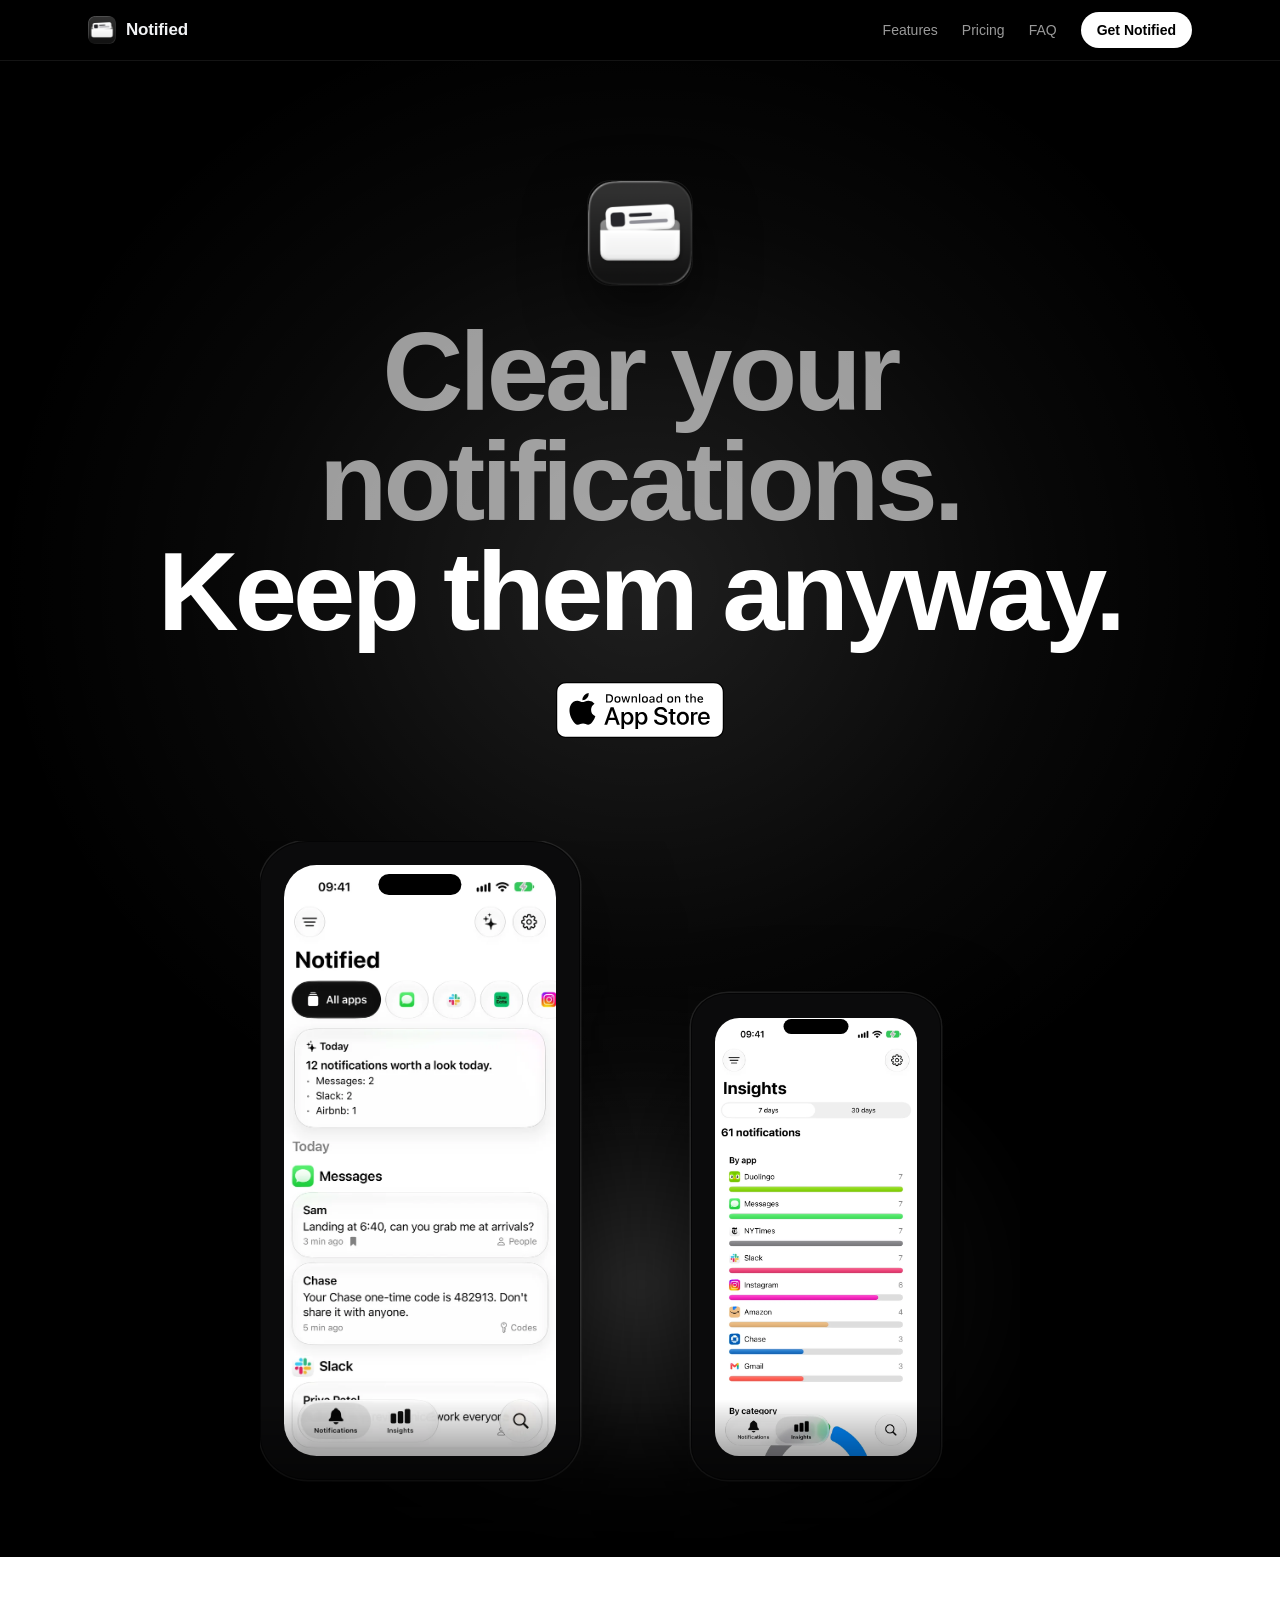
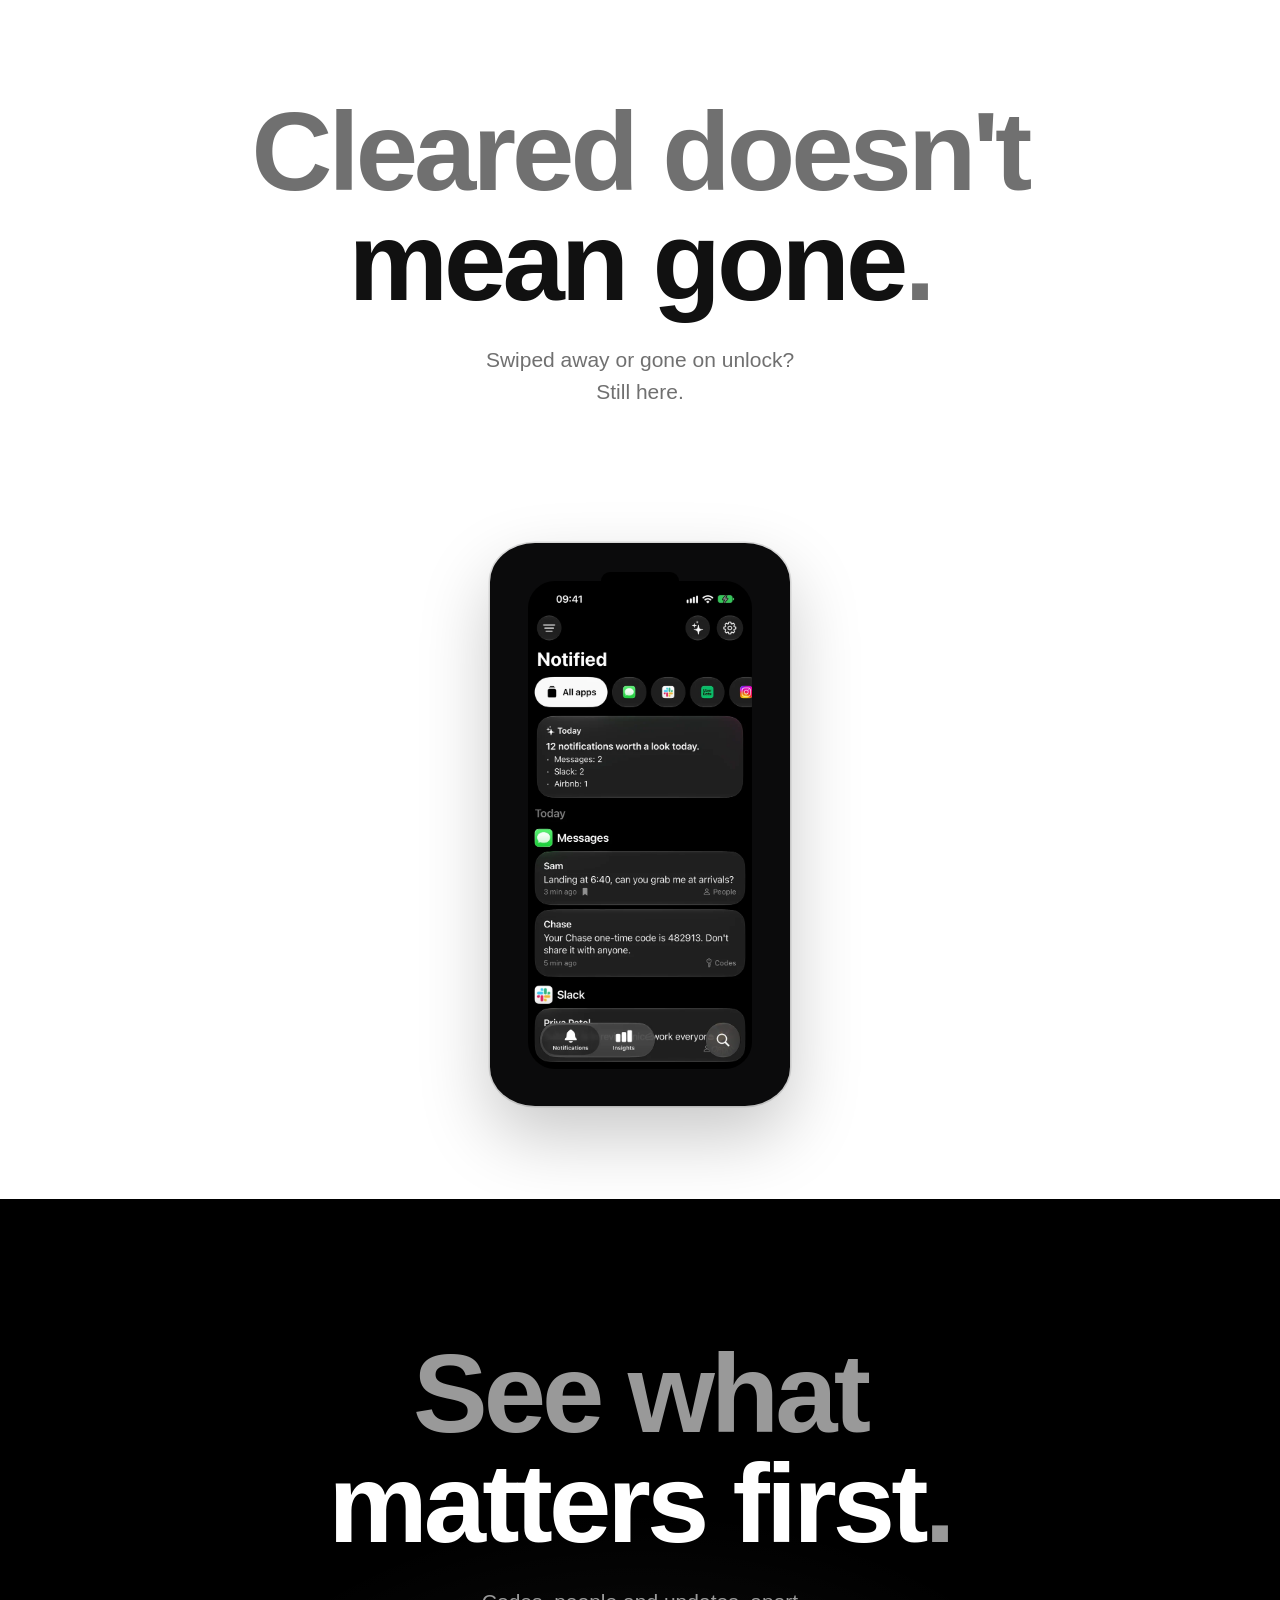
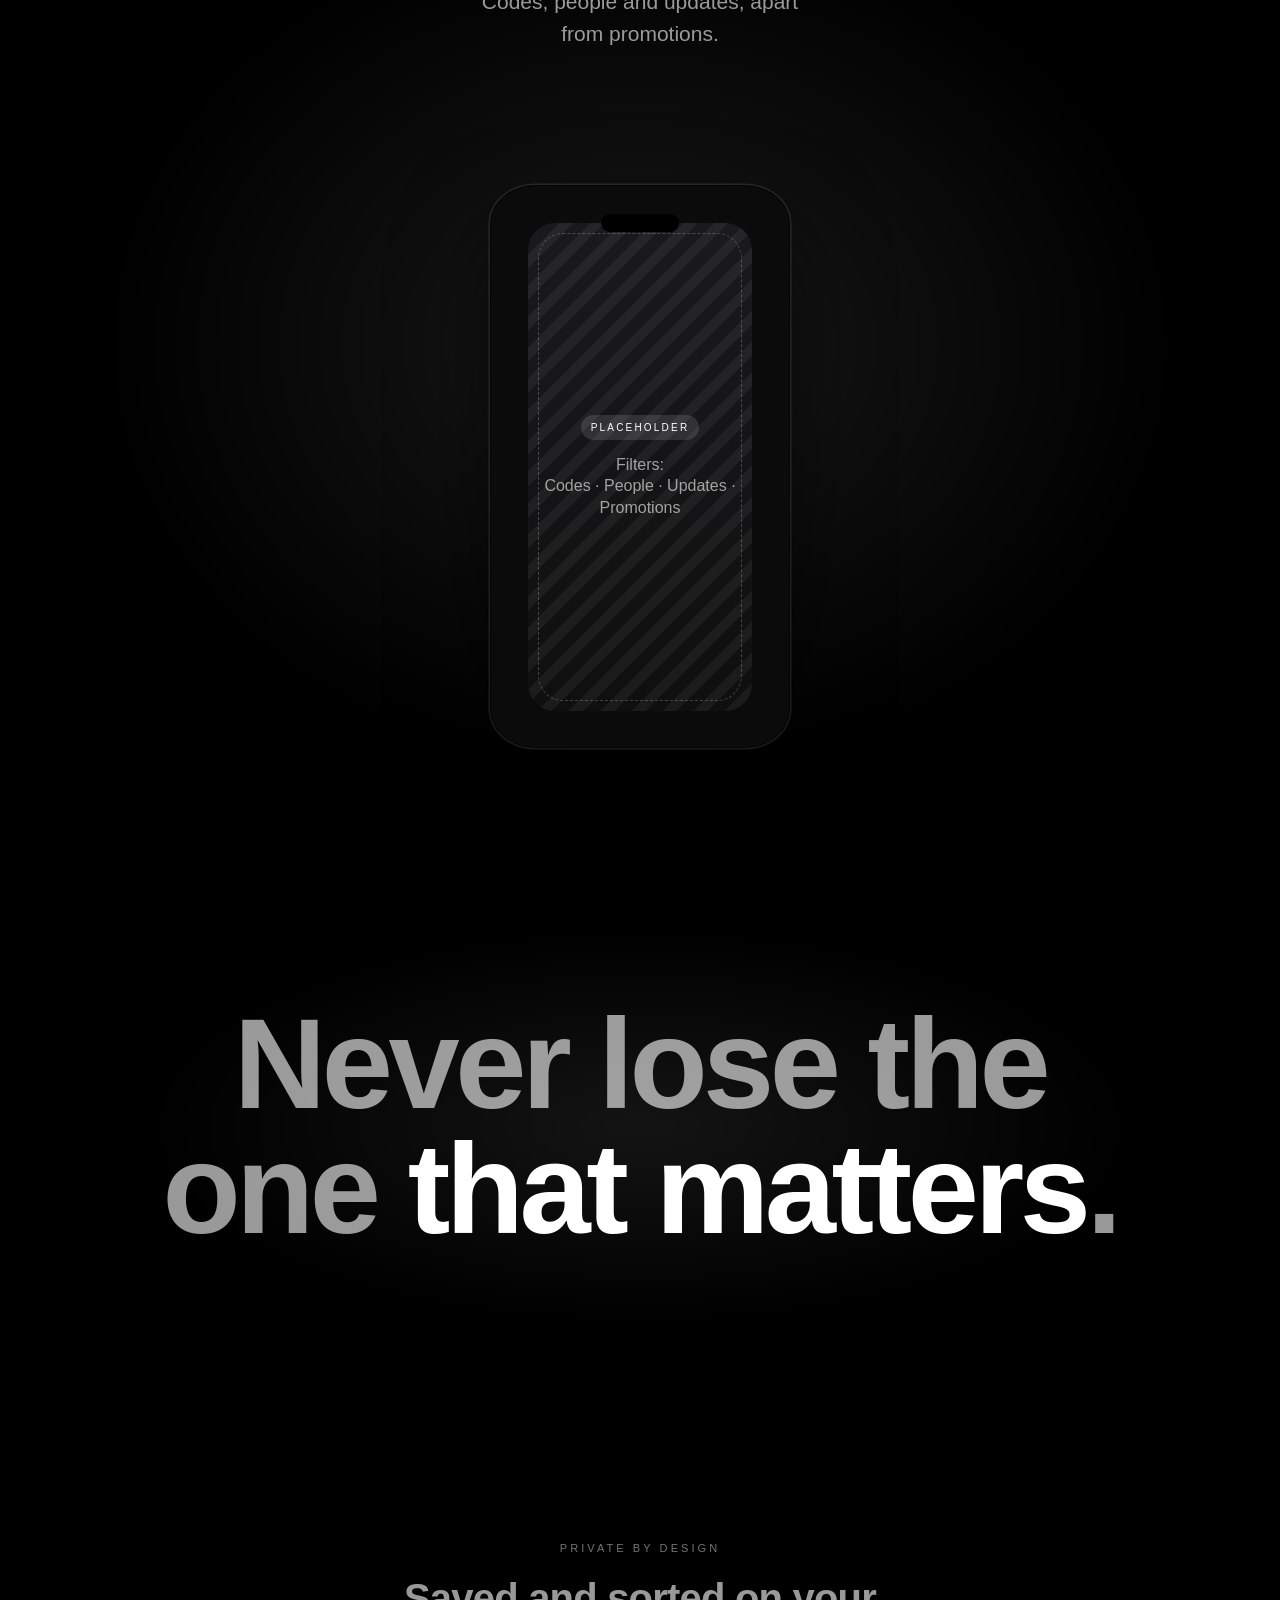
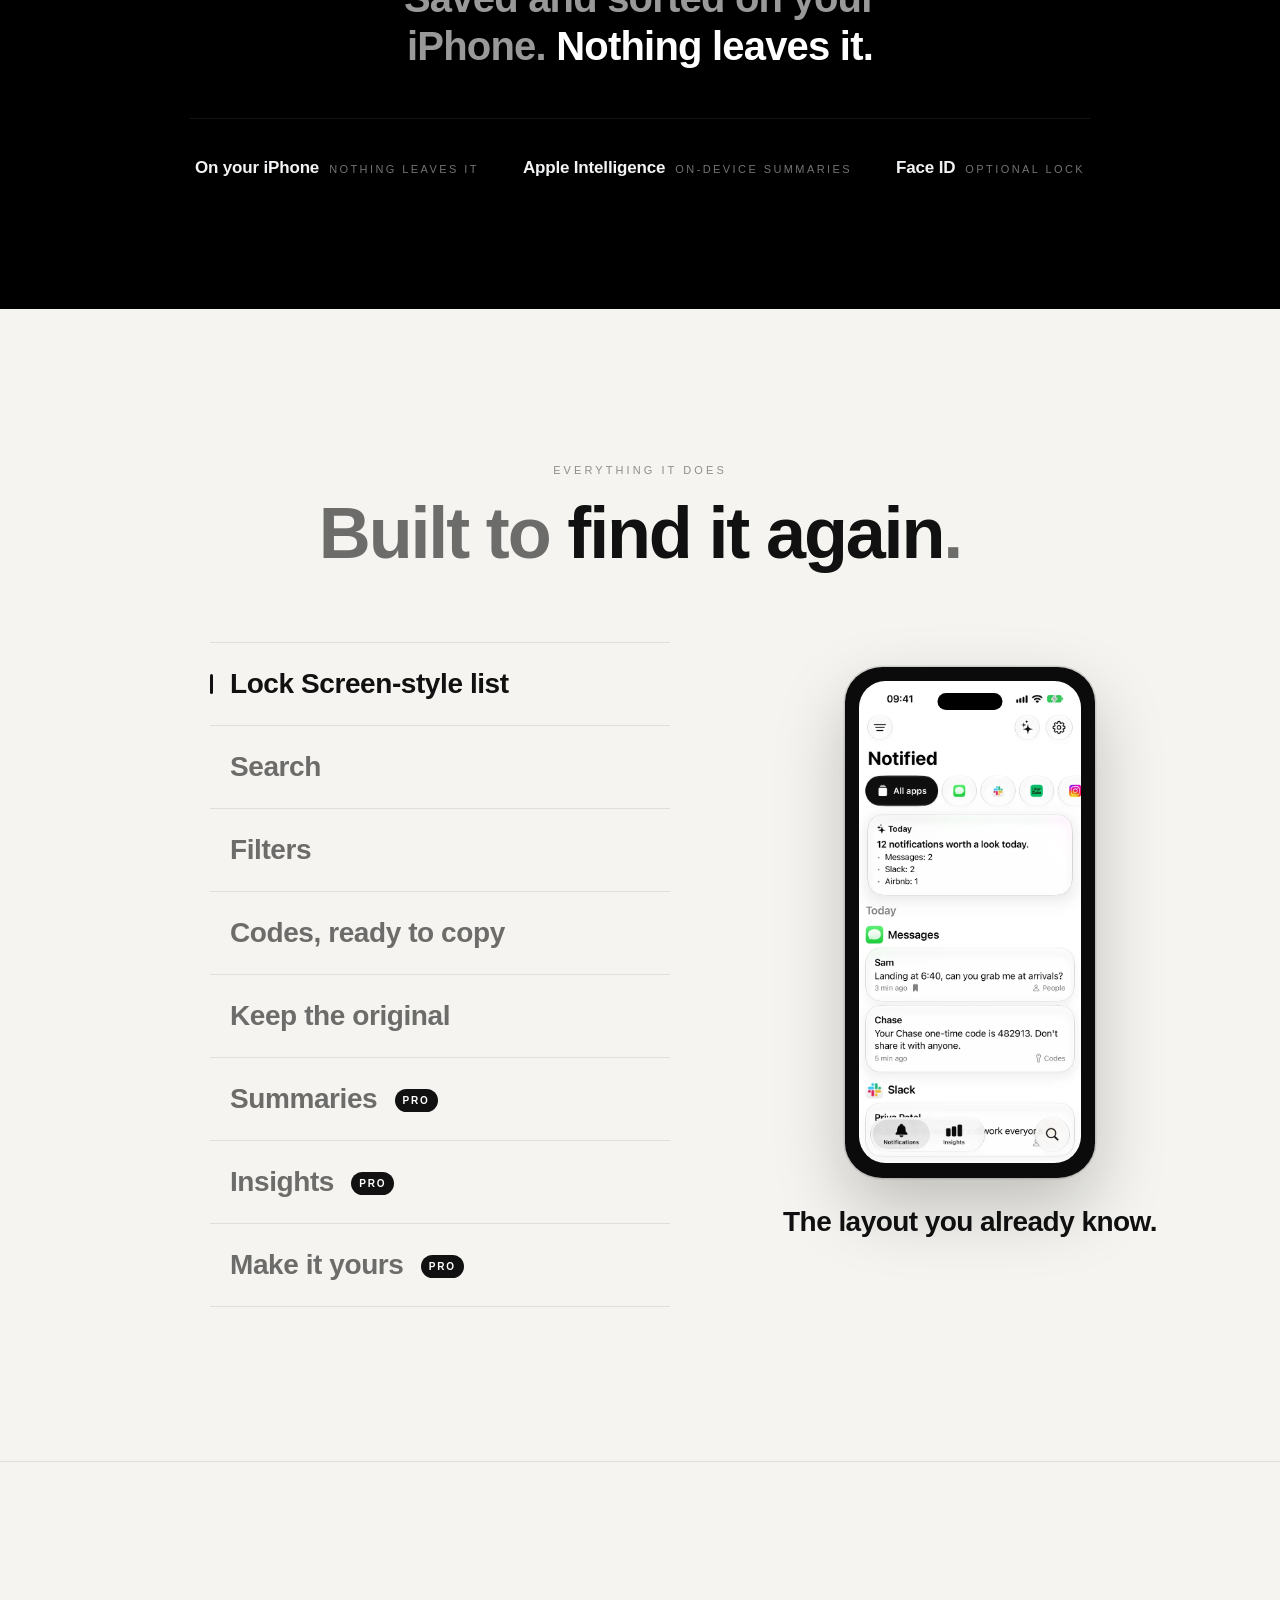
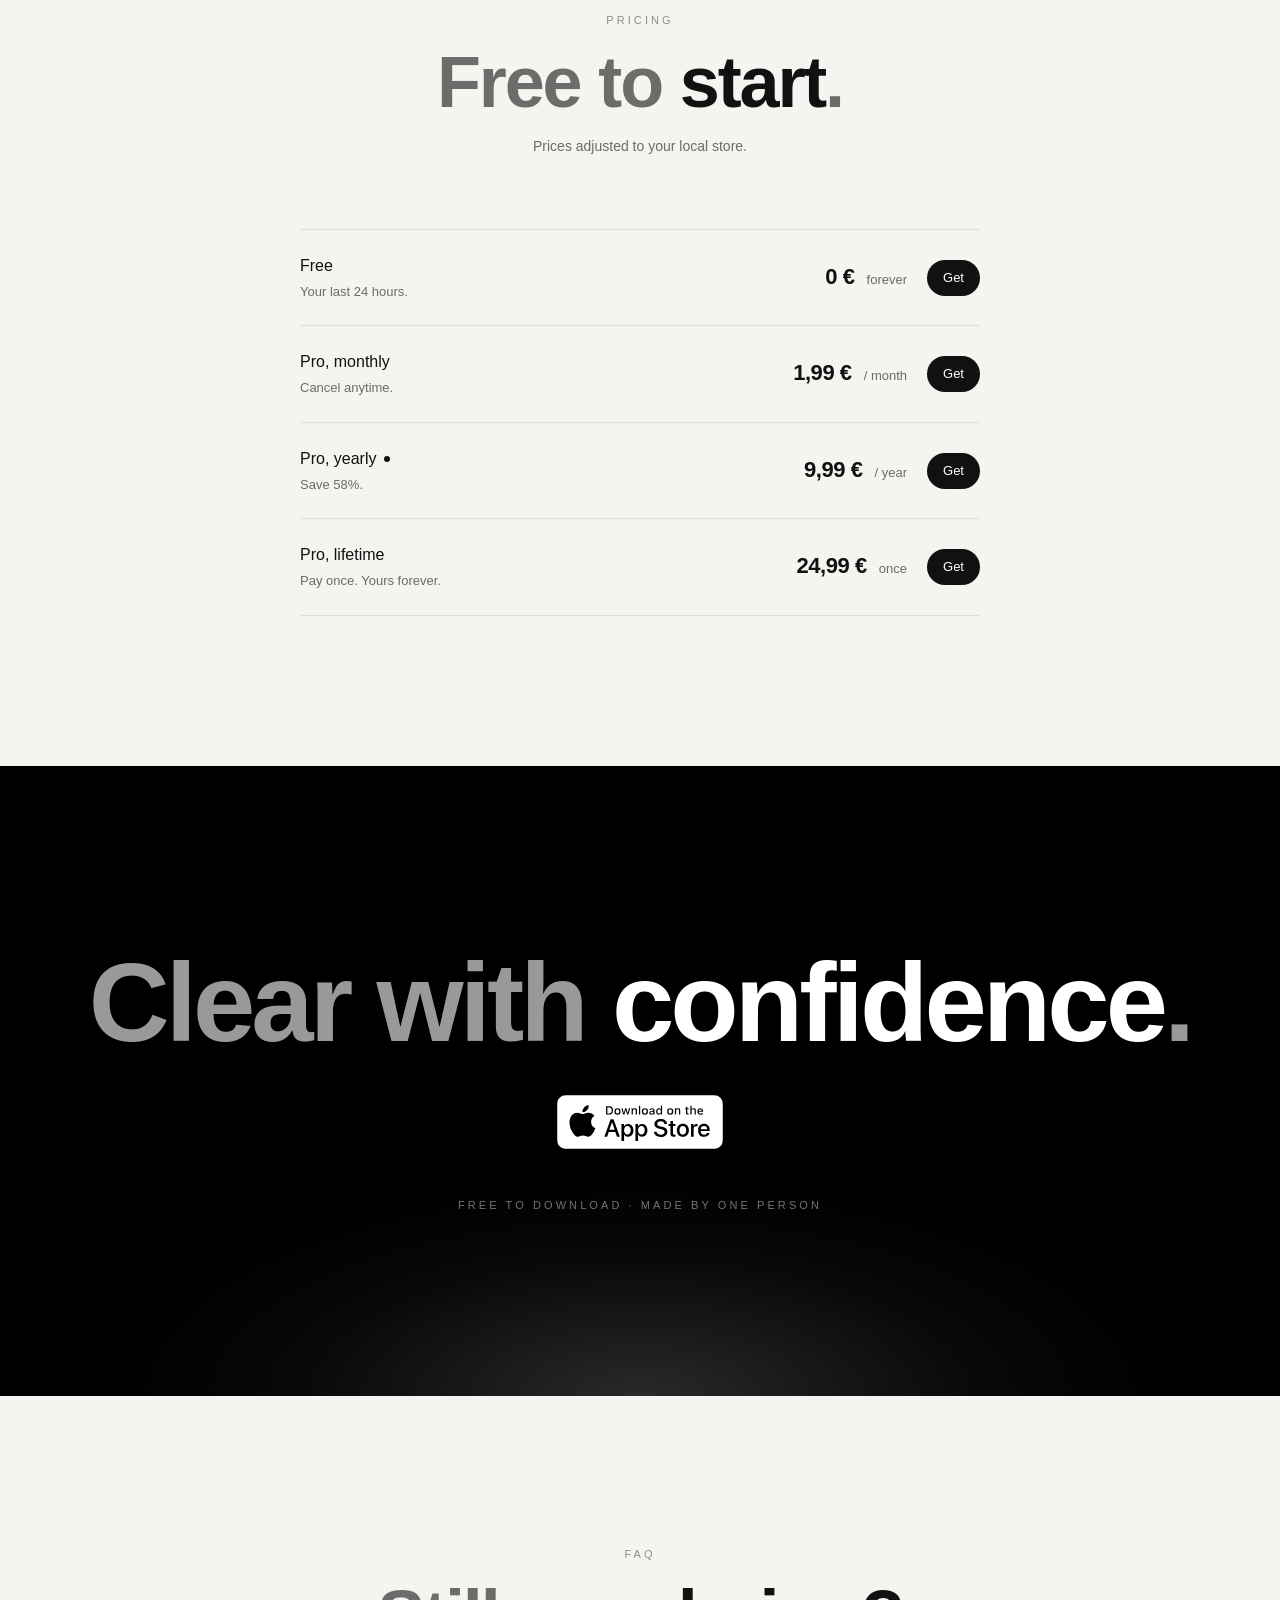
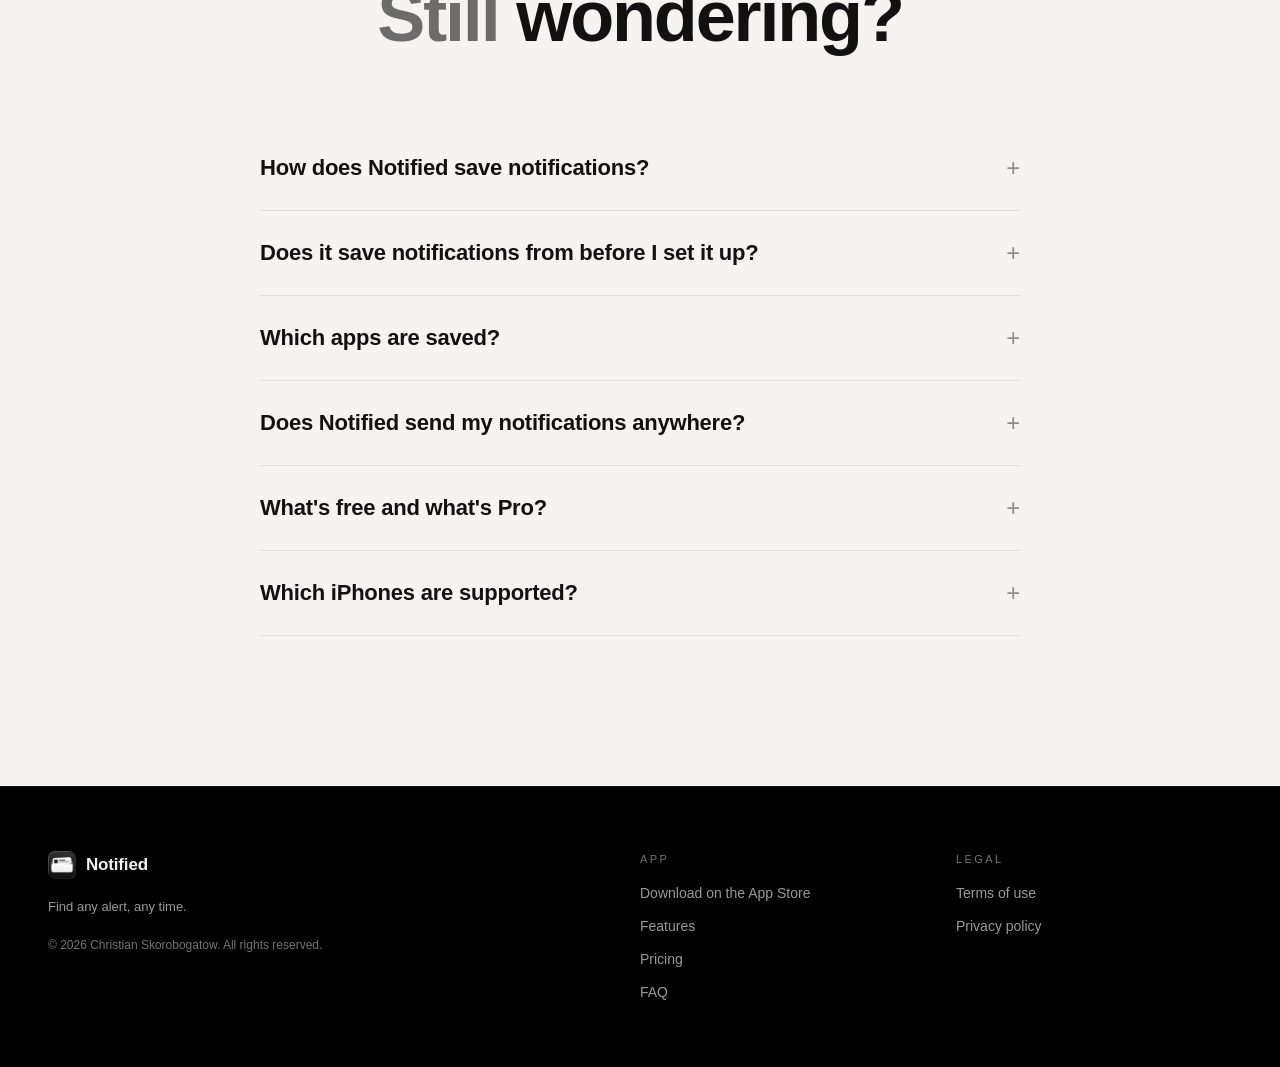
==== commit 308f8c67: "Cut the landing page copy down to Unplugged's level Drop the hero paragraph and the setup section, s" ====
--- a/index.html
+++ b/index.html
@@ -67,17 +67,13 @@
             Clear your notifications.<br />
             <span class="w">Keep them anyway.</span>
           </h1>
-          <p class="lede rise d1">
-            Notified keeps a copy of every notification from the apps you choose.
-            Search finds any of them in seconds.
-          </p>
-          <div class="rise d2">
+          <div class="rise d1">
             <a href="https://apps.apple.com/app/id6820894292" class="badge-link">
               <img src="images/app-store-download-white.svg" alt="Download on the App Store" class="badge" />
             </a>
           </div>
         </div>
-        <div class="hero-stage rise-scale d2">
+        <div class="hero-stage rise-scale d1">
           <div class="glow glow-stage" aria-hidden="true"></div>
           <figure class="phone phone-lg phone-hero-main">
             <div class="phone-screen">
@@ -96,7 +92,7 @@
       <section class="scene scene-light">
         <div class="scene-copy reveal">
           <h2 class="display">Cleared doesn't <span class="w">mean gone</span>.</h2>
-          <p class="lede">Swiped away by accident or gone on unlock? It's still here, in a list that looks like your Lock Screen.</p>
+          <p class="lede">Swiped away or gone on unlock? Still here.</p>
         </div>
         <div class="scene-device reveal parallax" data-parallax="1">
           <figure class="phone phone-xl">
@@ -112,7 +108,7 @@
         <div class="glow glow-mid" aria-hidden="true"></div>
         <div class="scene-copy reveal">
           <h2 class="display">See what <span class="w">matters first</span>.</h2>
-          <p class="lede">Codes, people and updates, kept apart from promotions. Sorted on your iPhone, not on a server.</p>
+          <p class="lede">Codes, people and updates, apart from promotions.</p>
         </div>
         <div class="scene-device reveal parallax" data-parallax="1">
           <figure class="phone phone-xl">
@@ -135,8 +131,7 @@
         <div class="proof-inner reveal">
           <div class="eyebrow">Private by design</div>
           <blockquote class="quote">
-            Notifications are saved and sorted on your iPhone. Nothing is sent to a server to be read or analyzed.
-            <span class="w">Summaries run on‑device with Apple Intelligence.</span>
+            Saved and sorted on your iPhone. <span class="w">Nothing leaves it.</span>
           </blockquote>
           <ul class="stats" aria-label="Privacy facts">
             <li><strong>On your iPhone</strong><span>nothing leaves it</span></li>
@@ -161,7 +156,7 @@
                     <img src="images/screenshots/notifications-light.webp" alt="Saved notifications in a Lock Screen-style list" width="640" height="1392" loading="lazy" />
                   </div>
                 </figure>
-                <p class="feature-note">Every saved notification, in the layout you already know.</p>
+                <p class="feature-note">The layout you already know.</p>
               </div>
               <div class="feature-panel" data-feature="search">
                 <figure class="phone phone-md">
@@ -177,7 +172,7 @@
                     <span class="ph-chip">Placeholder</span><span class="ph-text">Filters</span>
                   </div>
                 </figure>
-                <p class="feature-note">Codes, People, Updates, Promotions and Other. Each one a tap away.</p>
+                <p class="feature-note">Codes, People, Updates, Promotions.</p>
               </div>
               <div class="feature-panel" data-feature="codes">
                 <figure class="phone phone-md">
@@ -185,7 +180,7 @@
                     <span class="ph-chip">Placeholder</span><span class="ph-text">Copy code</span>
                   </div>
                 </figure>
-                <p class="feature-note">Swipe or long‑press to copy a sign‑in code. One tap.</p>
+                <p class="feature-note">Swipe, copy, done.</p>
               </div>
               <div class="feature-panel" data-feature="original">
                 <figure class="phone phone-md">
@@ -193,7 +188,7 @@
                     <span class="ph-chip">Placeholder</span><span class="ph-text">Original kept</span>
                   </div>
                 </figure>
-                <p class="feature-note">Edited or unsent? The notification you got is still here.</p>
+                <p class="feature-note">Edited or unsent? Still here.</p>
               </div>
               <div class="feature-panel" data-feature="summary">
                 <figure class="phone phone-md">
@@ -201,7 +196,7 @@
                     <img src="images/screenshots/notifications-dark.webp" alt="A Today summary card above the saved notifications" width="640" height="1392" loading="lazy" />
                   </div>
                 </figure>
-                <p class="feature-note">Come back after a while and catch up in one look.</p>
+                <p class="feature-note">Catch up in one look.</p>
               </div>
               <div class="feature-panel" data-feature="insights">
                 <figure class="phone phone-md">
@@ -209,7 +204,7 @@
                     <img src="images/screenshots/insights-light.webp" alt="Insights showing notifications per app" width="640" height="1392" loading="lazy" />
                   </div>
                 </figure>
-                <p class="feature-note">See which apps send the most, so you know where the noise comes from.</p>
+                <p class="feature-note">See which apps send the most.</p>
               </div>
               <div class="feature-panel" data-feature="yours">
                 <figure class="phone phone-md">
@@ -217,7 +212,7 @@
                     <span class="ph-chip">Placeholder</span><span class="ph-text">Accent &amp; backgrounds</span>
                   </div>
                 </figure>
-                <p class="feature-note">Accent colors, backgrounds, codes protection and a Face ID lock.</p>
+                <p class="feature-note">Colors, backgrounds, Face ID.</p>
               </div>
             </div>
             <ul class="features-list" id="feature-list">
@@ -234,32 +229,17 @@
         </div>
       </section>
 
-      <!-- How it works -->
-      <section class="how scene-paper">
-        <div class="how-inner">
-          <div class="section-head reveal">
-            <div class="eyebrow">Setup</div>
-            <h2 class="display display-md">Once, <span class="w">then forget it</span>.</h2>
-          </div>
-          <ol class="steps reveal">
-            <li><span class="step-n">1</span><strong>Add the shortcut</strong><span>A one‑time setup in the Shortcuts app.</span></li>
-            <li><span class="step-n">2</span><strong>Pick your apps</strong><span>Only the apps you add are saved.</span></li>
-            <li><span class="step-n">3</span><strong>Clear freely</strong><span>From now on, every notification lands in Notified.</span></li>
-          </ol>
-        </div>
-      </section>
-
       <!-- Pricing -->
       <section id="pricing" class="pricing scene-paper">
         <div class="pricing-inner">
           <div class="section-head reveal">
             <div class="eyebrow">Pricing</div>
             <h2 class="display display-md">Free to <span class="w">start</span>.</h2>
-            <p class="section-sub">Shown in euro. Your App Store shows local pricing.</p>
+            <p class="section-sub">Prices adjusted to your local store.</p>
           </div>
           <ul class="tiers reveal">
             <li>
-              <div class="tier-name"><span>Free</span><small>Your last 24 hours, with the list, search and filters.</small></div>
+              <div class="tier-name"><span>Free</span><small>Your last 24 hours.</small></div>
               <div class="tier-price"><strong>0 €</strong><span>forever</span><a href="https://apps.apple.com/app/id6820894292" class="tier-get">Get</a></div>
             </li>
             <li>
@@ -275,9 +255,6 @@
               <div class="tier-price"><strong>24,99 €</strong><span>once</span><a href="https://apps.apple.com/app/id6820894292" class="tier-get">Get</a></div>
             </li>
           </ul>
-          <p class="pro-includes reveal">
-            Pro unlocks your full history beyond 24 hours, on‑device summaries, Insights, accent colors and backgrounds, codes protection and the Face ID lock, and removes the ad.
-          </p>
         </div>
       </section>
 
@@ -290,7 +267,7 @@
             <img src="images/app-store-download-white.svg" alt="Download on the App Store" class="badge" />
           </a>
         </div>
-        <p class="final-note reveal d2">Free to download · Pro unlocks your full history · Made by one person</p>
+        <p class="final-note reveal d2">Free to download · Made by one person</p>
       </section>
 
       <!-- FAQ -->
@@ -303,27 +280,27 @@
           <div class="faq-list reveal">
             <details>
               <summary>How does Notified save notifications?</summary>
-              <p>Notified adds a shortcut that runs when a notification from one of your chosen apps arrives. It passes a copy to Notified, which keeps it on your iPhone. You set this up once in the Shortcuts app.</p>
+              <p>Through a shortcut you set up once in the Shortcuts app. Every notification from your chosen apps is copied to Notified and kept on your iPhone.</p>
             </details>
             <details>
               <summary>Does it save notifications from before I set it up?</summary>
-              <p>No. iPhone doesn't keep a history, so Notified can only save notifications that arrive after the shortcut is on. From then on, everything from your chosen apps is kept.</p>
+              <p>No. iPhone keeps no history, so Notified saves from the moment the shortcut is on.</p>
             </details>
             <details>
               <summary>Which apps are saved?</summary>
-              <p>Only the apps you add to the automation. You can add more at any time in the Shortcuts app, and apps without any saved notifications don't show up in Notified.</p>
+              <p>Only the apps you add to the automation. Add more anytime.</p>
             </details>
             <details>
               <summary>Does Notified send my notifications anywhere?</summary>
-              <p>No. Notifications are saved and sorted on your iPhone. Summaries are created on‑device with Apple Intelligence on supported devices, and sign‑in codes never go into a summary. See the <a href="legal/privacy-policy/">privacy policy</a> for the full picture.</p>
+              <p>No. Everything is saved and sorted on your iPhone, and summaries run on‑device with Apple Intelligence. See the <a href="legal/privacy-policy/">privacy policy</a>.</p>
             </details>
             <details>
               <summary>What's free and what's Pro?</summary>
-              <p>Free keeps your last 24 hours with the Lock Screen‑style list, search and filters. Pro adds your full history beyond 24 hours, on‑device summaries, Insights, accent colors and backgrounds, codes protection and the Face ID lock, and removes the ad. Pro is available monthly, yearly or as a one‑time lifetime purchase.</p>
+              <p>Free keeps your last 24 hours with the list, search and filters. Pro adds your full history, summaries, Insights, colors and backgrounds, codes protection, Face ID lock and no ad.</p>
             </details>
             <details>
               <summary>Which iPhones are supported?</summary>
-              <p>Notified runs on iPhone with iOS 26 or later. Summaries need a device that supports Apple Intelligence; on other devices the Today card shows a plain count of what came in.</p>
+              <p>iOS 26 or later. Summaries need a device with Apple Intelligence.</p>
             </details>
           </div>
         </div>
@@ -334,7 +311,7 @@
       <div class="footer-inner">
         <div class="footer-brand">
           <a href="./" class="nav-brand"><img src="images/app-icon-512.png" alt="" width="28" height="28" /><span>Notified</span></a>
-          <p>Find any alert, any time. A notification history for the apps you choose, kept on your iPhone.</p>
+          <p>Find any alert, any time.</p>
           <small>© 2026 Christian Skorobogatow. All rights reserved.</small>
         </div>
         <div class="footer-col">
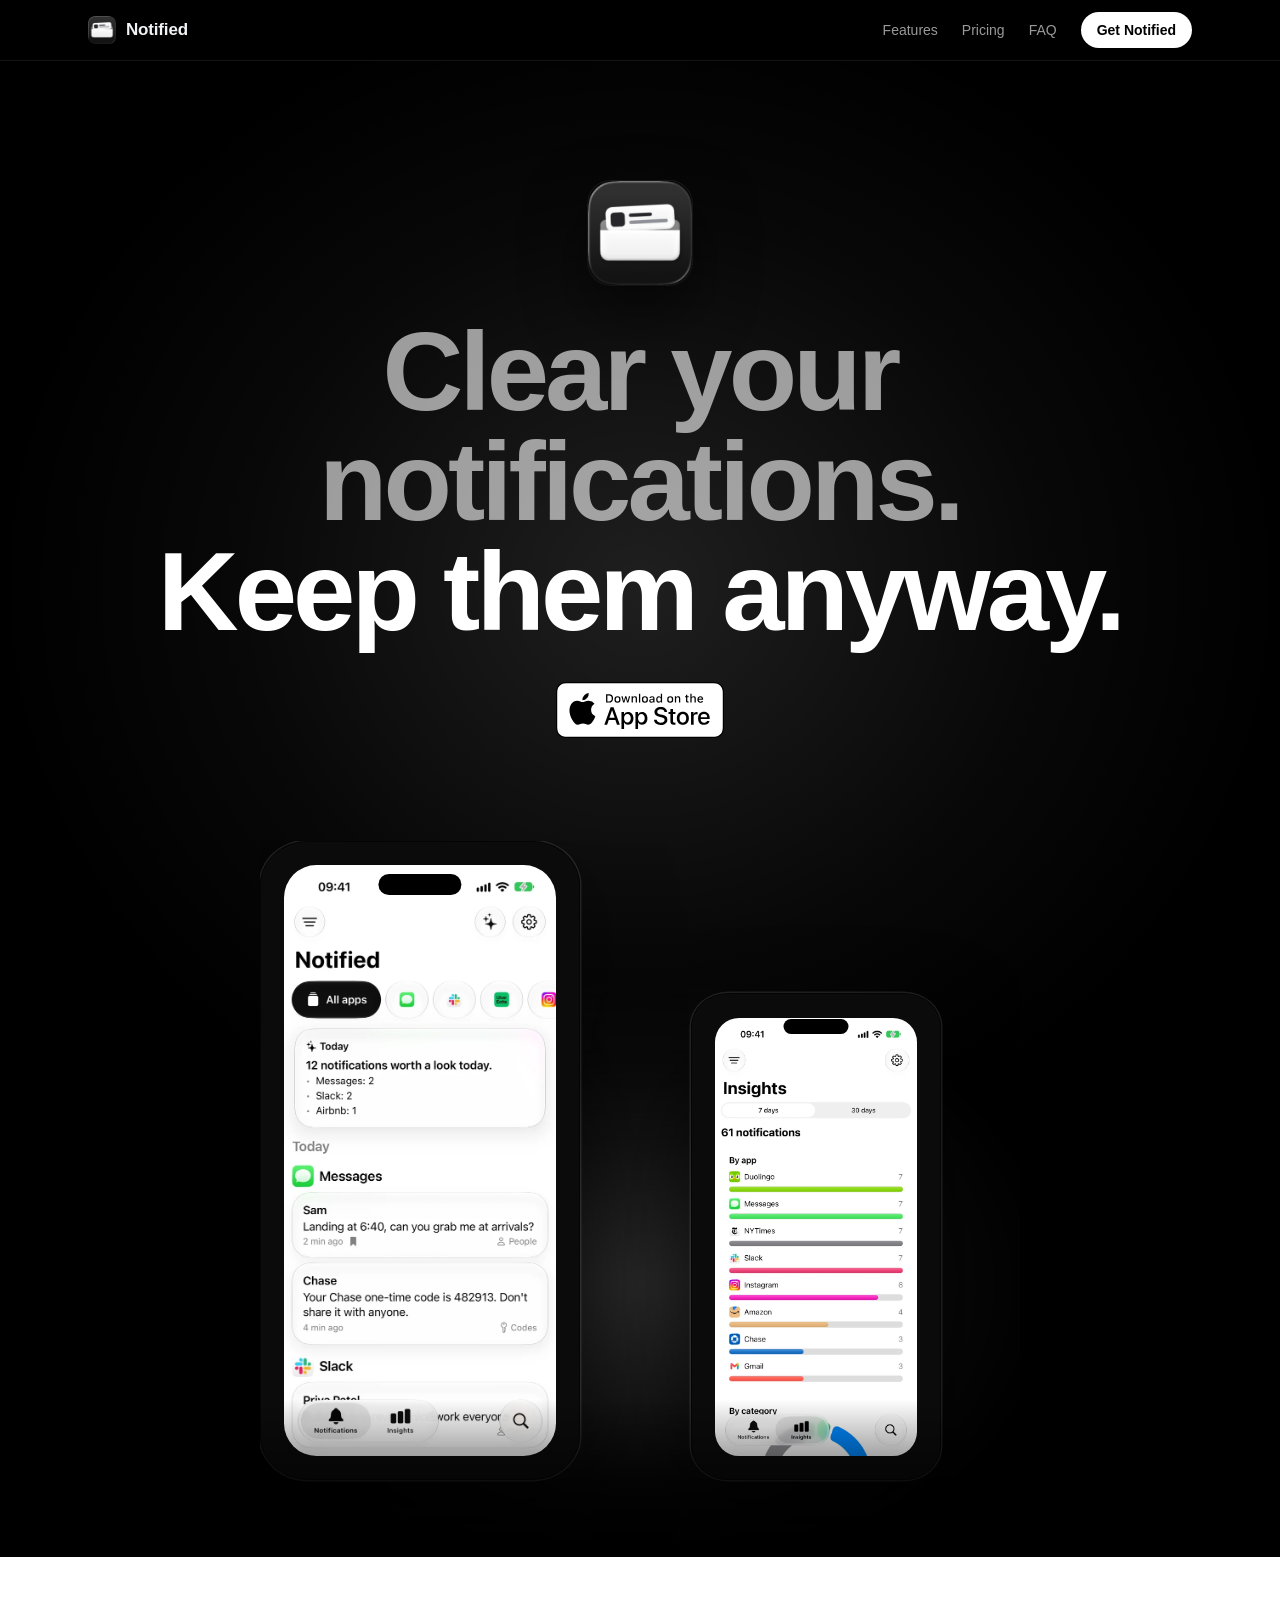
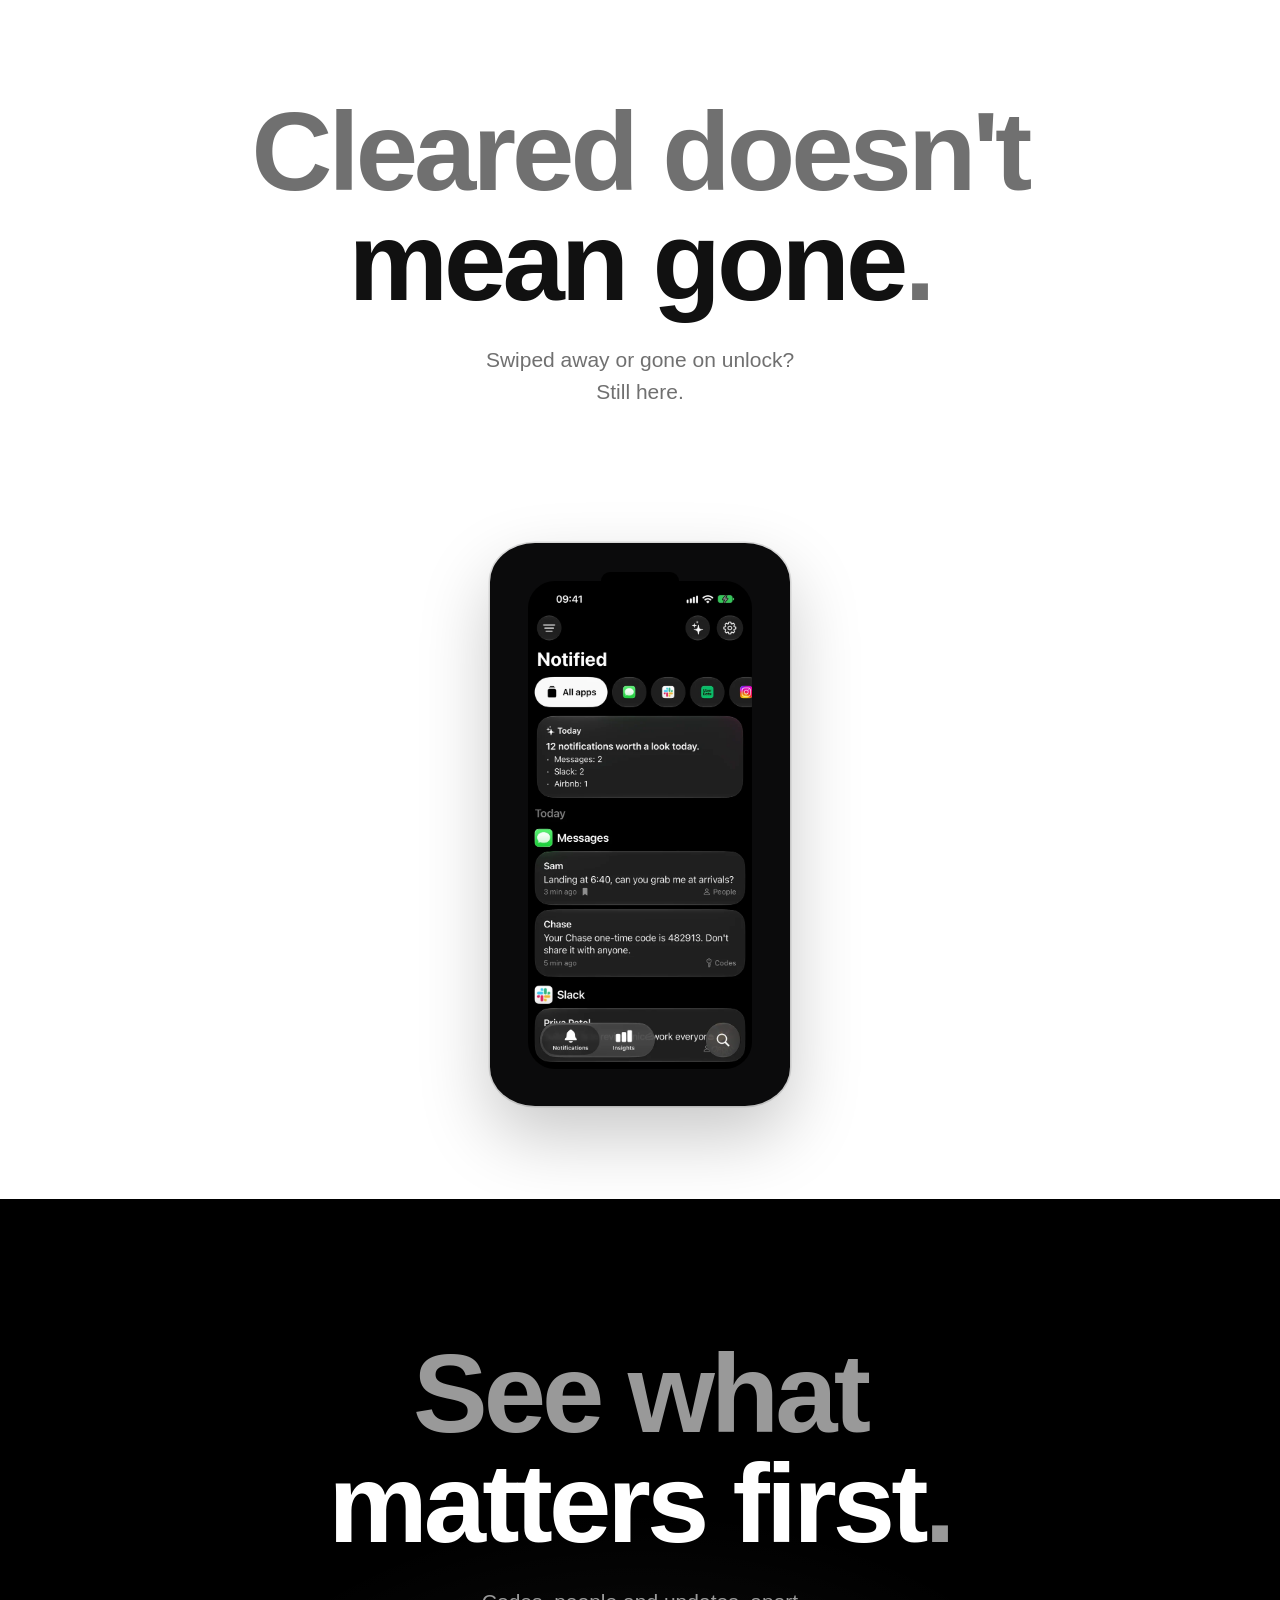
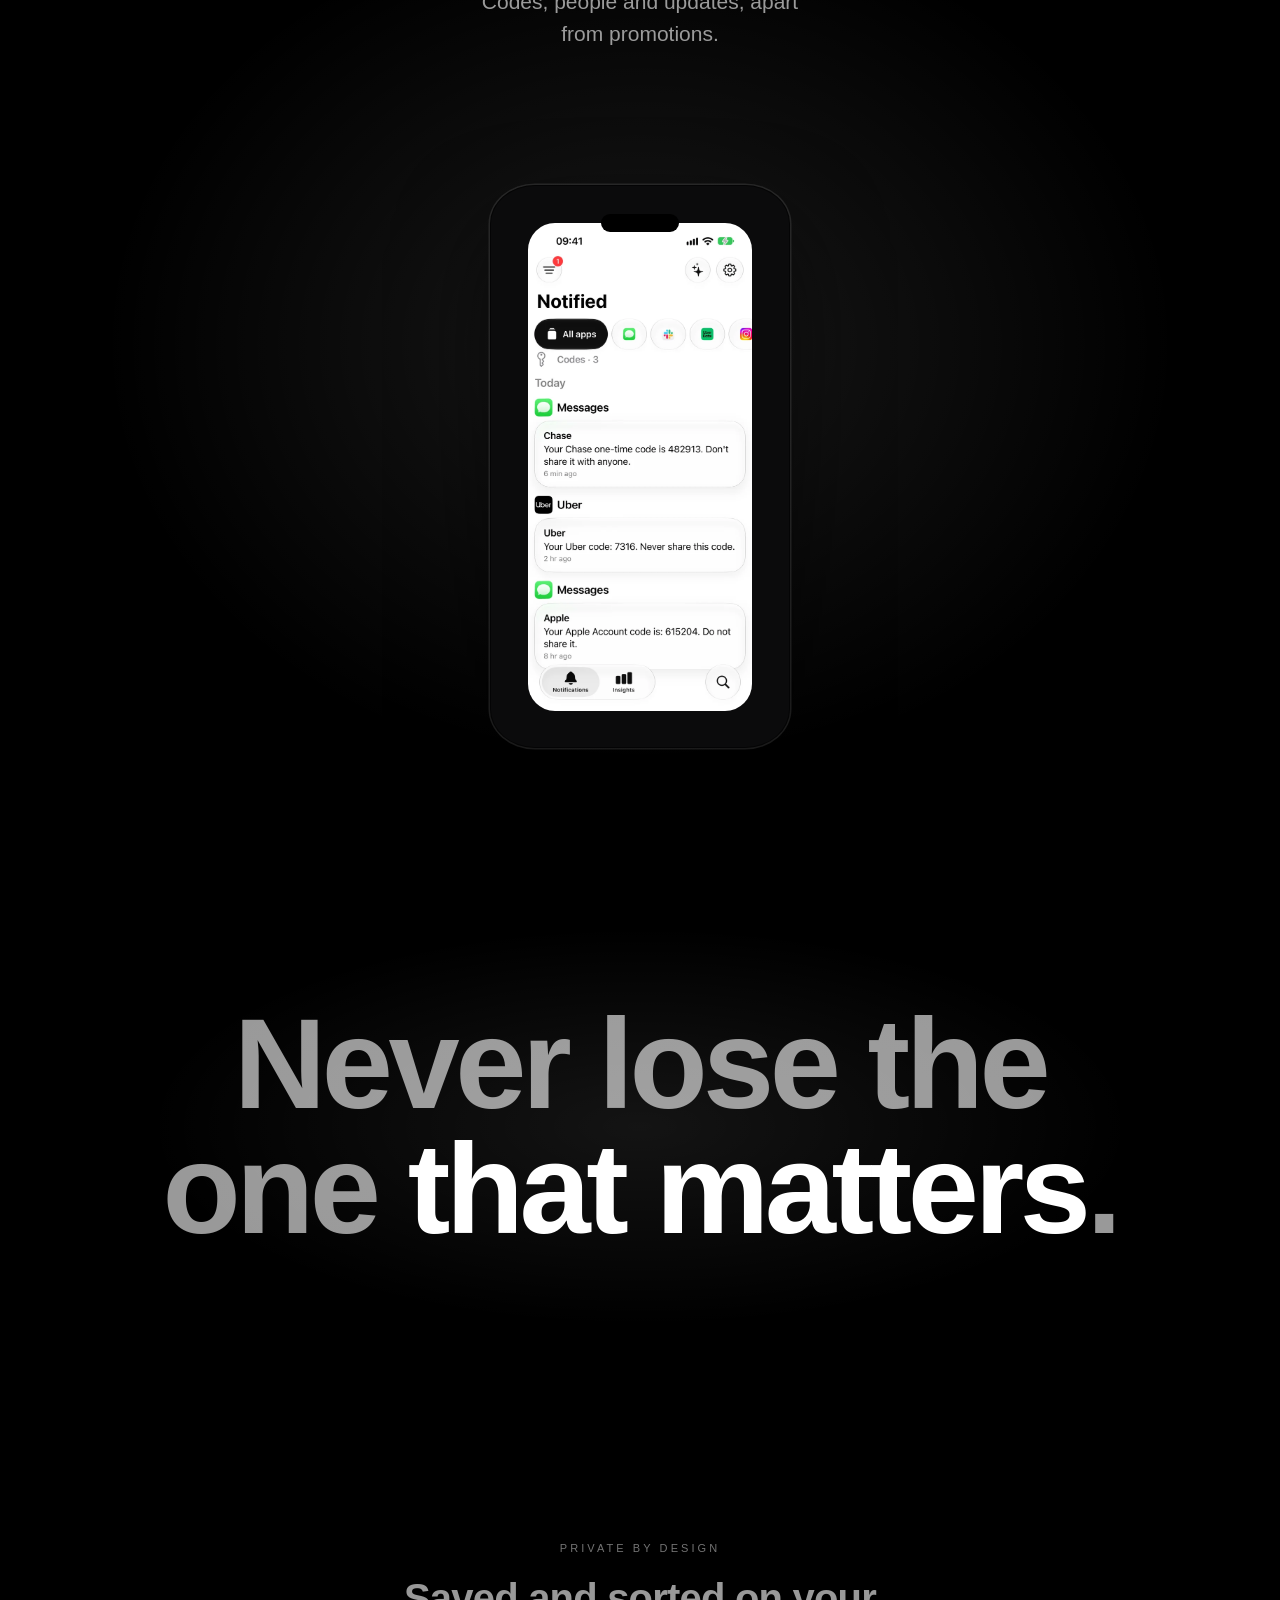
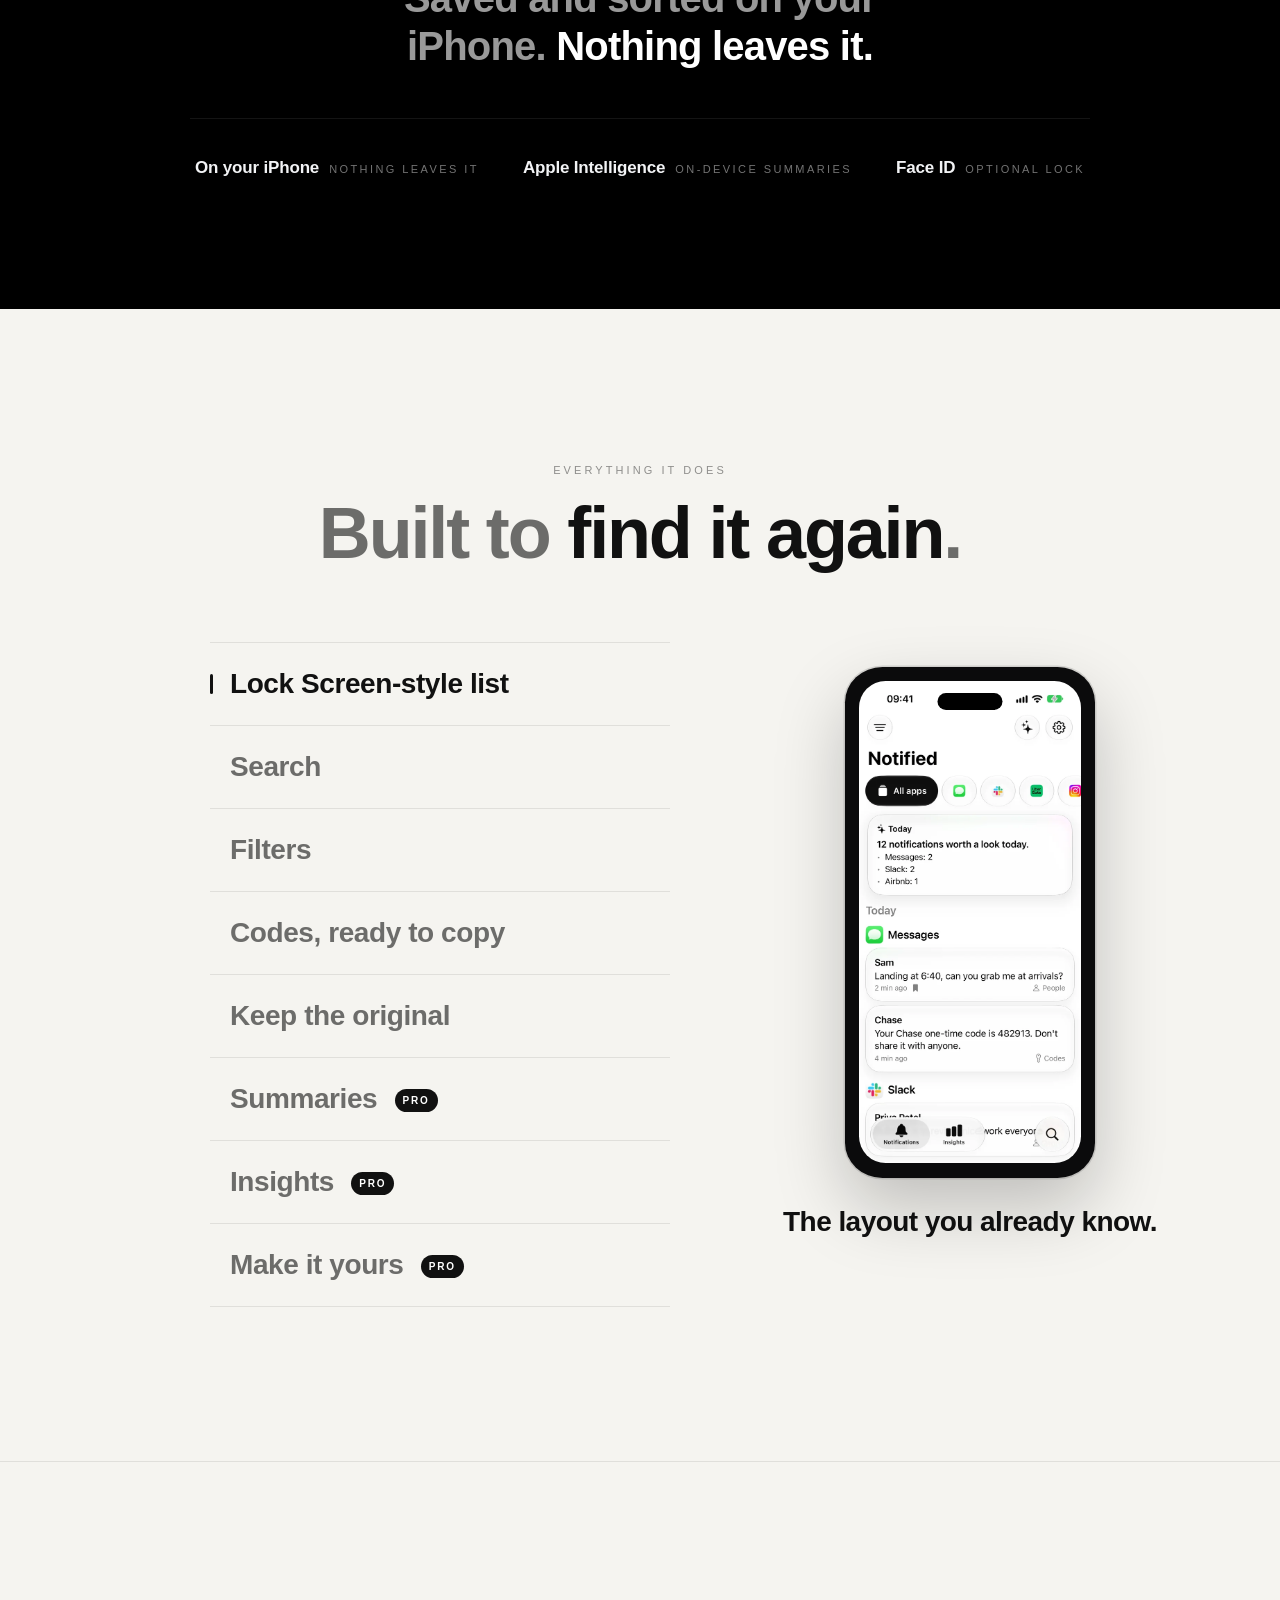
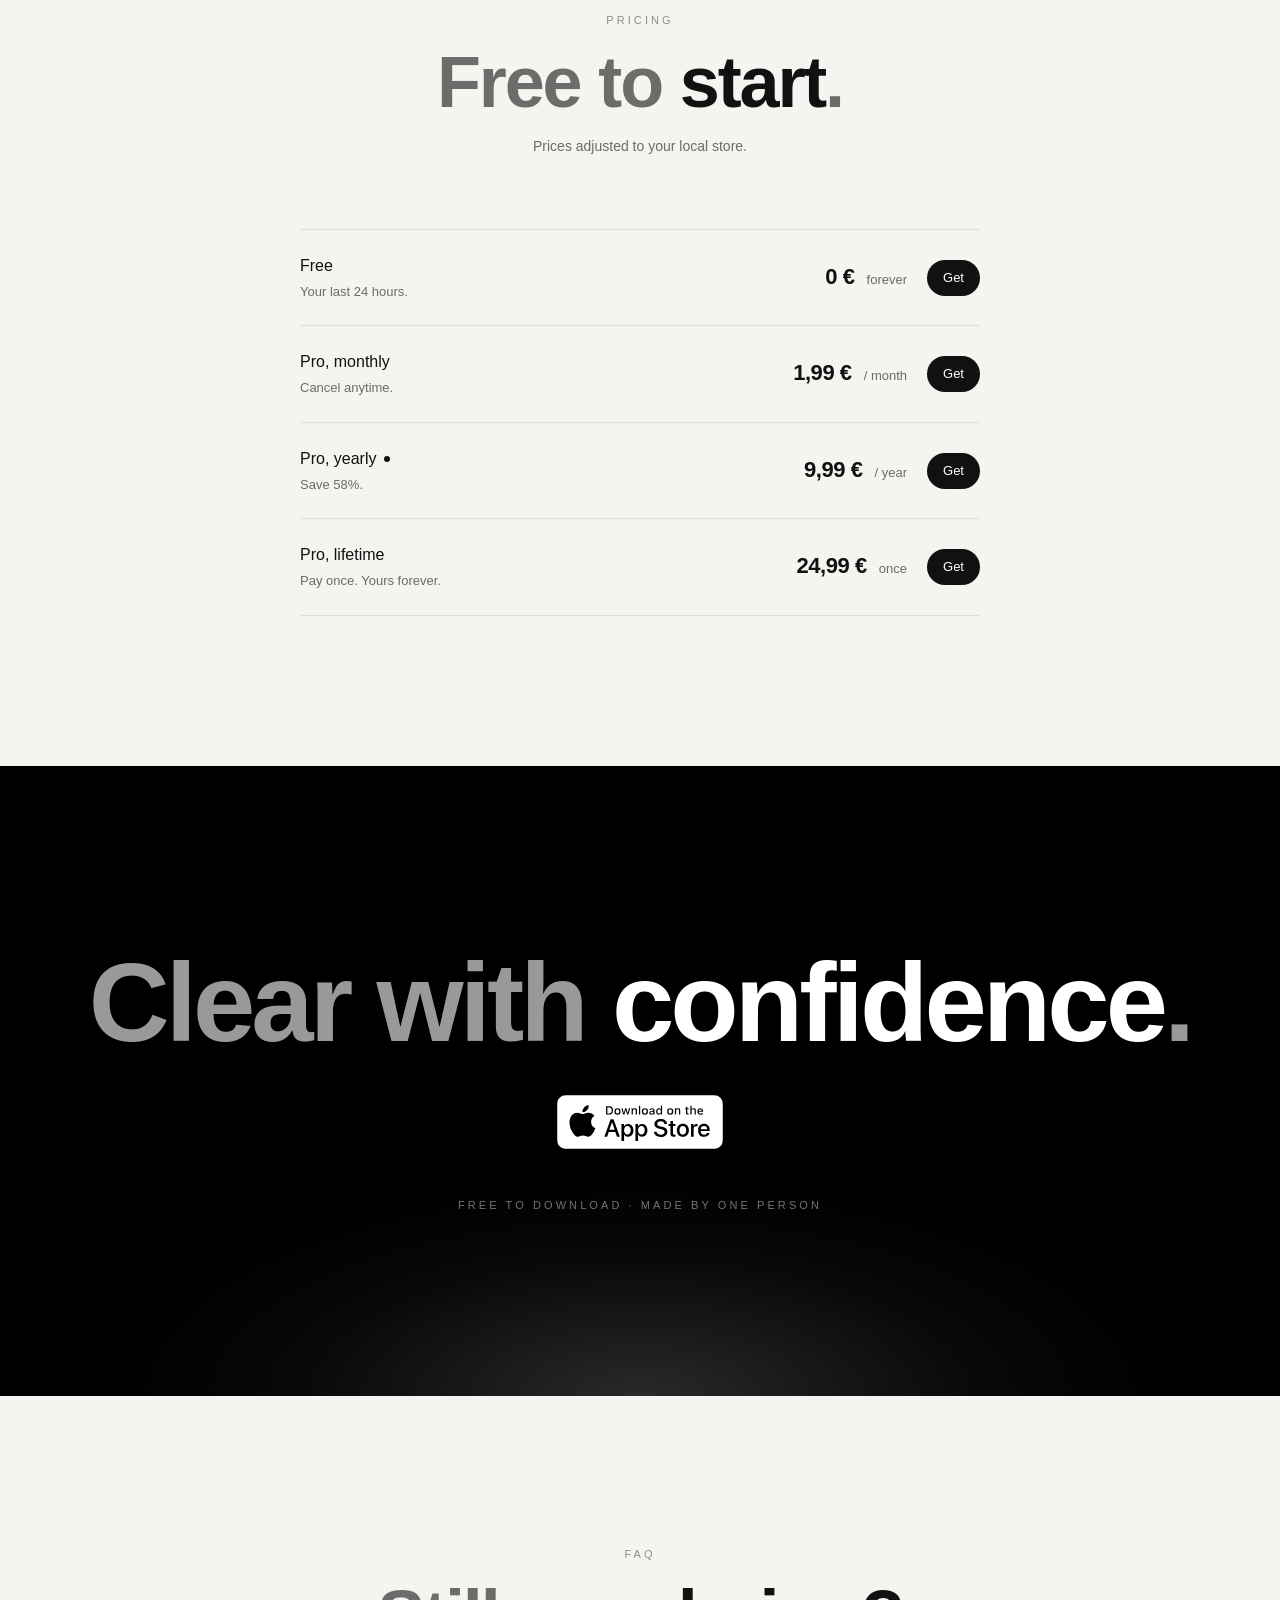
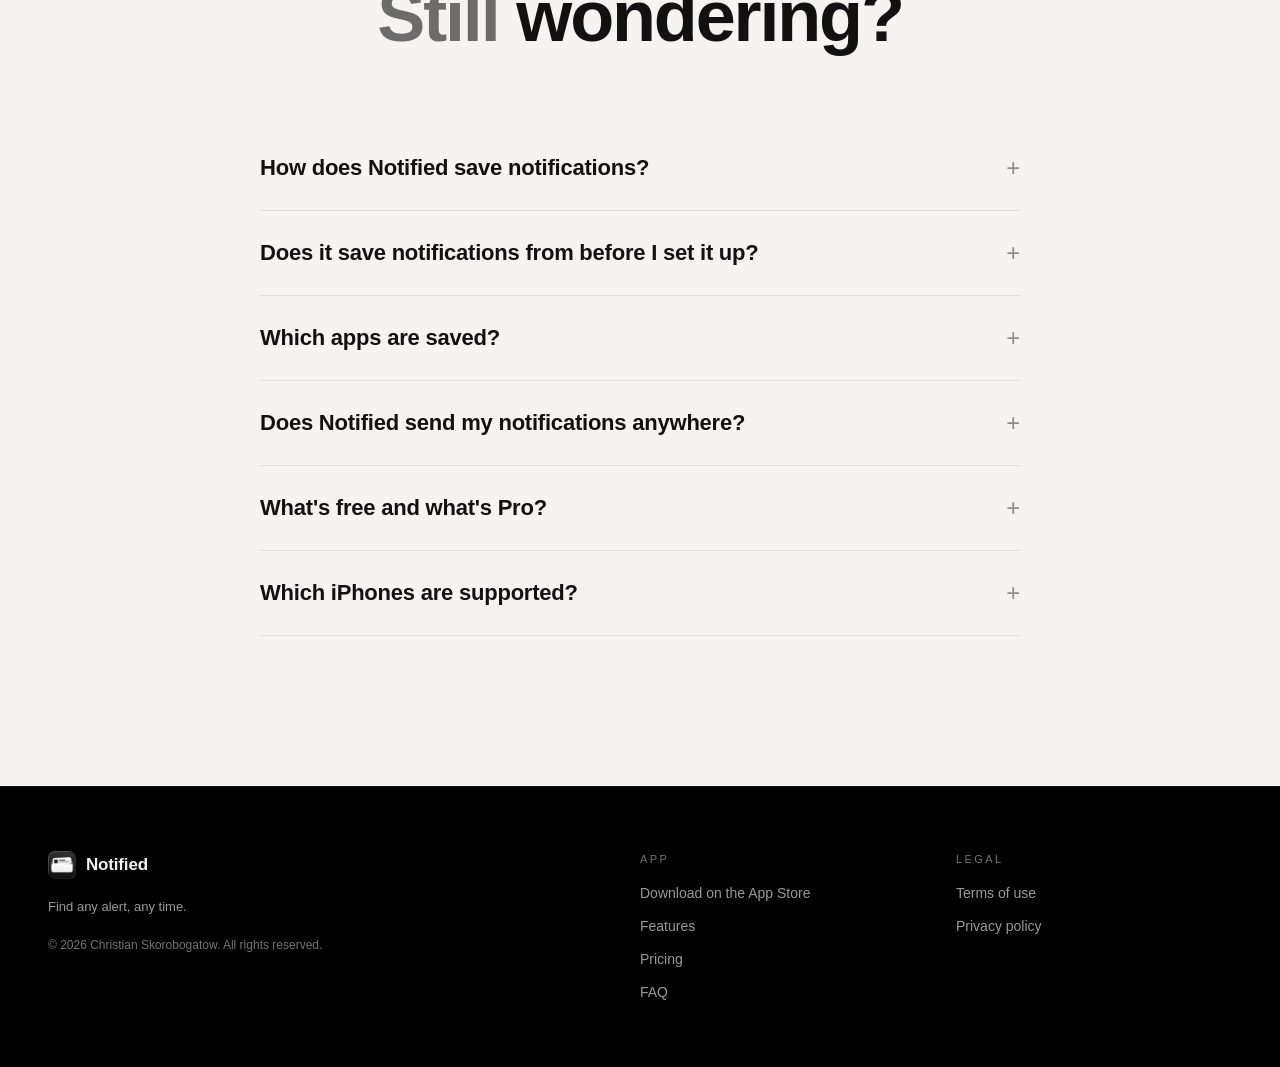
==== commit 54e68793: "Replace placeholder screens with demo-mode screenshots Nine captures from the Notified Demo Data sch" ====
--- a/index.html
+++ b/index.html
@@ -23,7 +23,7 @@
     <link href="https://christiansko.github.io/Notified-Web/" rel="canonical" />
     <link href="images/favicon.png" rel="icon" />
     <link href="images/app-icon-512.png" rel="apple-touch-icon" />
-    <link rel="preload" as="image" href="images/screenshots/notifications-light.webp" />
+    <link rel="preload" as="image" href="images/screenshots/01-list-light.webp" />
     <link href="css/landing.css" rel="stylesheet" />
     <script type="application/ld+json">
     {
@@ -77,12 +77,12 @@
           <div class="glow glow-stage" aria-hidden="true"></div>
           <figure class="phone phone-lg phone-hero-main">
             <div class="phone-screen">
-              <img src="images/screenshots/notifications-light.webp" alt="Notified showing a Today summary and saved notifications from Messages and Chase" width="640" height="1392" fetchpriority="high" />
+              <img src="images/screenshots/01-list-light.webp" alt="Notified showing a Today summary and saved notifications from Messages and Chase" width="640" height="1392" fetchpriority="high" />
             </div>
           </figure>
           <figure class="phone phone-md phone-hero-side">
             <div class="phone-screen">
-              <img src="images/screenshots/insights-light.webp" alt="Notified Insights listing notifications per app over seven days" width="640" height="1392" loading="lazy" />
+              <img src="images/screenshots/02-insights-light.webp" alt="Notified Insights listing notifications per app over seven days" width="640" height="1392" loading="lazy" />
             </div>
           </figure>
         </div>
@@ -97,7 +97,7 @@
         <div class="scene-device reveal parallax" data-parallax="1">
           <figure class="phone phone-xl">
             <div class="phone-screen">
-              <img src="images/screenshots/notifications-dark.webp" alt="Notified in dark mode with saved notifications grouped by app" width="640" height="1392" loading="lazy" />
+              <img src="images/screenshots/03-list-dark.webp" alt="Notified in dark mode with saved notifications grouped by app" width="640" height="1392" loading="lazy" />
             </div>
           </figure>
         </div>
@@ -112,10 +112,9 @@
         </div>
         <div class="scene-device reveal parallax" data-parallax="1">
           <figure class="phone phone-xl">
-            <div class="phone-screen placeholder" role="img" aria-label="Placeholder for a screenshot of the Codes, People, Updates and Promotions filters">
-              <span class="ph-chip">Placeholder</span>
-              <span class="ph-text">Filters:<br />Codes · People · Updates · Promotions</span>
-            </div>
+            <div class="phone-screen">
+                <img src="images/screenshots/04-filters-light.webp" alt="Notified filtered to Codes, showing three sign-in codes" width="640" height="1392" loading="lazy" />
+              </div>
           </figure>
         </div>
       </section>
@@ -153,64 +152,64 @@
               <div class="feature-panel is-active" data-feature="list">
                 <figure class="phone phone-md">
                   <div class="phone-screen">
-                    <img src="images/screenshots/notifications-light.webp" alt="Saved notifications in a Lock Screen-style list" width="640" height="1392" loading="lazy" />
+                    <img src="images/screenshots/01-list-light.webp" alt="Saved notifications in a Lock Screen-style list" width="640" height="1392" loading="lazy" />
                   </div>
                 </figure>
                 <p class="feature-note">The layout you already know.</p>
               </div>
               <div class="feature-panel" data-feature="search">
                 <figure class="phone phone-md">
-                  <div class="phone-screen placeholder" role="img" aria-label="Placeholder for a screenshot of search">
-                    <span class="ph-chip">Placeholder</span><span class="ph-text">Search</span>
+                  <div class="phone-screen">
+                <img src="images/screenshots/05-search-light.webp" alt="Searching for "Code" with three matching notifications" width="640" height="1392" loading="lazy" />
+              </div>
+                </figure>
+                <p class="feature-note">Any notification, in seconds.</p>
+              </div>
+              <div class="feature-panel" data-feature="filters">
+                <figure class="phone phone-md">
+                  <div class="phone-screen">
+                <img src="images/screenshots/04-filters-light.webp" alt="The list filtered to Codes with the count badge on the filter button" width="640" height="1392" loading="lazy" />
+              </div>
+                </figure>
+                <p class="feature-note">Codes, People, Updates, Promotions.</p>
+              </div>
+              <div class="feature-panel" data-feature="codes">
+                <figure class="phone phone-md">
+                  <div class="phone-screen">
+                <img src="images/screenshots/06-copy-code-light.webp" alt="Long-press menu on a code notification with Copy Code at the top" width="640" height="1392" loading="lazy" />
+              </div>
+                </figure>
+                <p class="feature-note">Swipe, copy, done.</p>
+              </div>
+              <div class="feature-panel" data-feature="original">
+                <figure class="phone phone-md">
+                  <div class="phone-screen">
+                <img src="images/screenshots/07-original-kept.webp" alt="Detail view of a Messages notification with the original text" width="640" height="1392" loading="lazy" />
+              </div>
+                </figure>
+                <p class="feature-note">Edited or unsent? Still here.</p>
+              </div>
+              <div class="feature-panel" data-feature="summary">
+                <figure class="phone phone-md">
+                  <div class="phone-screen">
+                    <img src="images/screenshots/09-summary-light.webp" alt="A detailed Today summary card above the saved notifications" width="640" height="1392" loading="lazy" />
                   </div>
                 </figure>
-                <p class="feature-note">Any notification, in seconds.</p>
-              </div>
-              <div class="feature-panel" data-feature="filters">
-                <figure class="phone phone-md">
-                  <div class="phone-screen placeholder" role="img" aria-label="Placeholder for a screenshot of filters">
-                    <span class="ph-chip">Placeholder</span><span class="ph-text">Filters</span>
+                <p class="feature-note">Catch up in one look.</p>
+              </div>
+              <div class="feature-panel" data-feature="insights">
+                <figure class="phone phone-md">
+                  <div class="phone-screen">
+                    <img src="images/screenshots/02-insights-light.webp" alt="Insights showing notifications per app" width="640" height="1392" loading="lazy" />
                   </div>
                 </figure>
-                <p class="feature-note">Codes, People, Updates, Promotions.</p>
-              </div>
-              <div class="feature-panel" data-feature="codes">
-                <figure class="phone phone-md">
-                  <div class="phone-screen placeholder" role="img" aria-label="Placeholder for a screenshot of copying a code">
-                    <span class="ph-chip">Placeholder</span><span class="ph-text">Copy code</span>
-                  </div>
-                </figure>
-                <p class="feature-note">Swipe, copy, done.</p>
-              </div>
-              <div class="feature-panel" data-feature="original">
-                <figure class="phone phone-md">
-                  <div class="phone-screen placeholder" role="img" aria-label="Placeholder for a screenshot of an original message kept after an edit">
-                    <span class="ph-chip">Placeholder</span><span class="ph-text">Original kept</span>
-                  </div>
-                </figure>
-                <p class="feature-note">Edited or unsent? Still here.</p>
-              </div>
-              <div class="feature-panel" data-feature="summary">
-                <figure class="phone phone-md">
-                  <div class="phone-screen">
-                    <img src="images/screenshots/notifications-dark.webp" alt="A Today summary card above the saved notifications" width="640" height="1392" loading="lazy" />
-                  </div>
-                </figure>
-                <p class="feature-note">Catch up in one look.</p>
-              </div>
-              <div class="feature-panel" data-feature="insights">
-                <figure class="phone phone-md">
-                  <div class="phone-screen">
-                    <img src="images/screenshots/insights-light.webp" alt="Insights showing notifications per app" width="640" height="1392" loading="lazy" />
-                  </div>
-                </figure>
                 <p class="feature-note">See which apps send the most.</p>
               </div>
               <div class="feature-panel" data-feature="yours">
                 <figure class="phone phone-md">
-                  <div class="phone-screen placeholder" role="img" aria-label="Placeholder for a screenshot of accent colors and backgrounds">
-                    <span class="ph-chip">Placeholder</span><span class="ph-text">Accent &amp; backgrounds</span>
-                  </div>
+                  <div class="phone-screen">
+                <img src="images/screenshots/08-make-it-yours-light.webp" alt="Accent color picker with twelve colors and a live preview" width="640" height="1392" loading="lazy" />
+              </div>
                 </figure>
                 <p class="feature-note">Colors, backgrounds, Face ID.</p>
               </div>
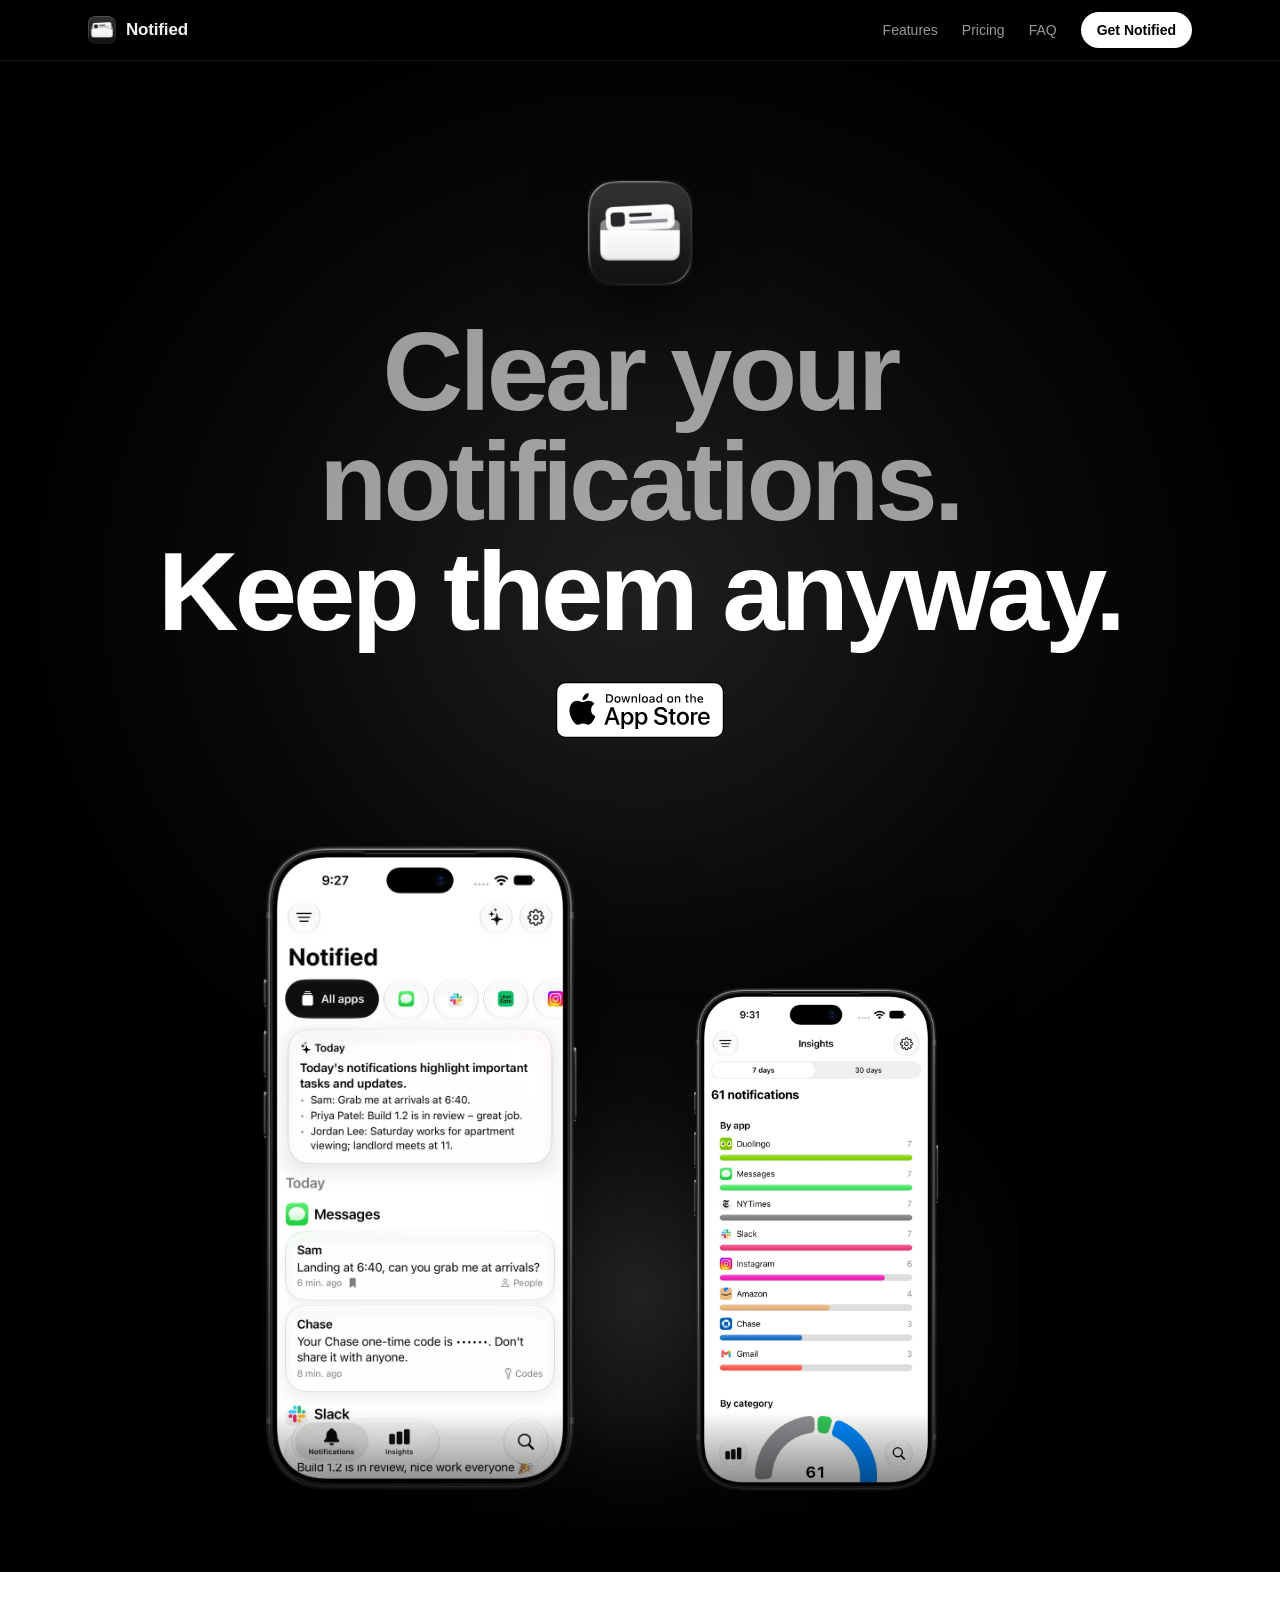
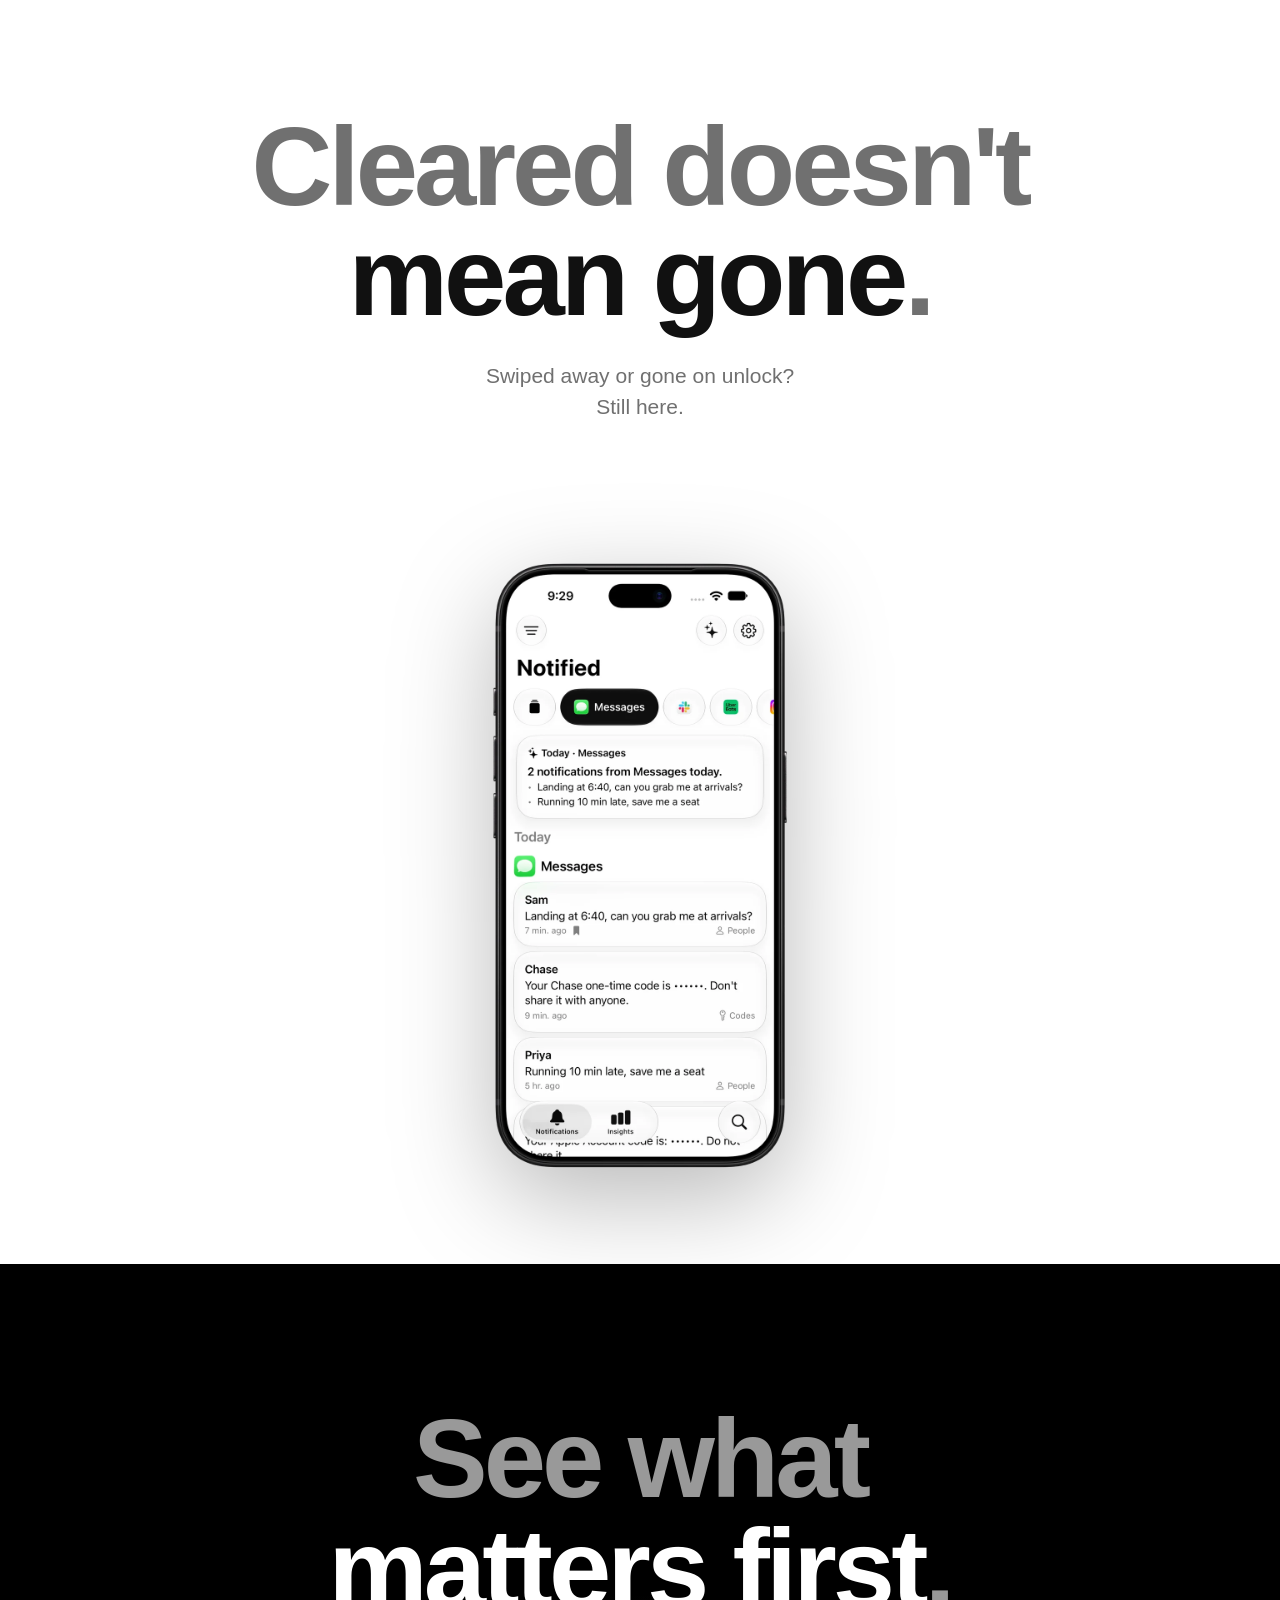
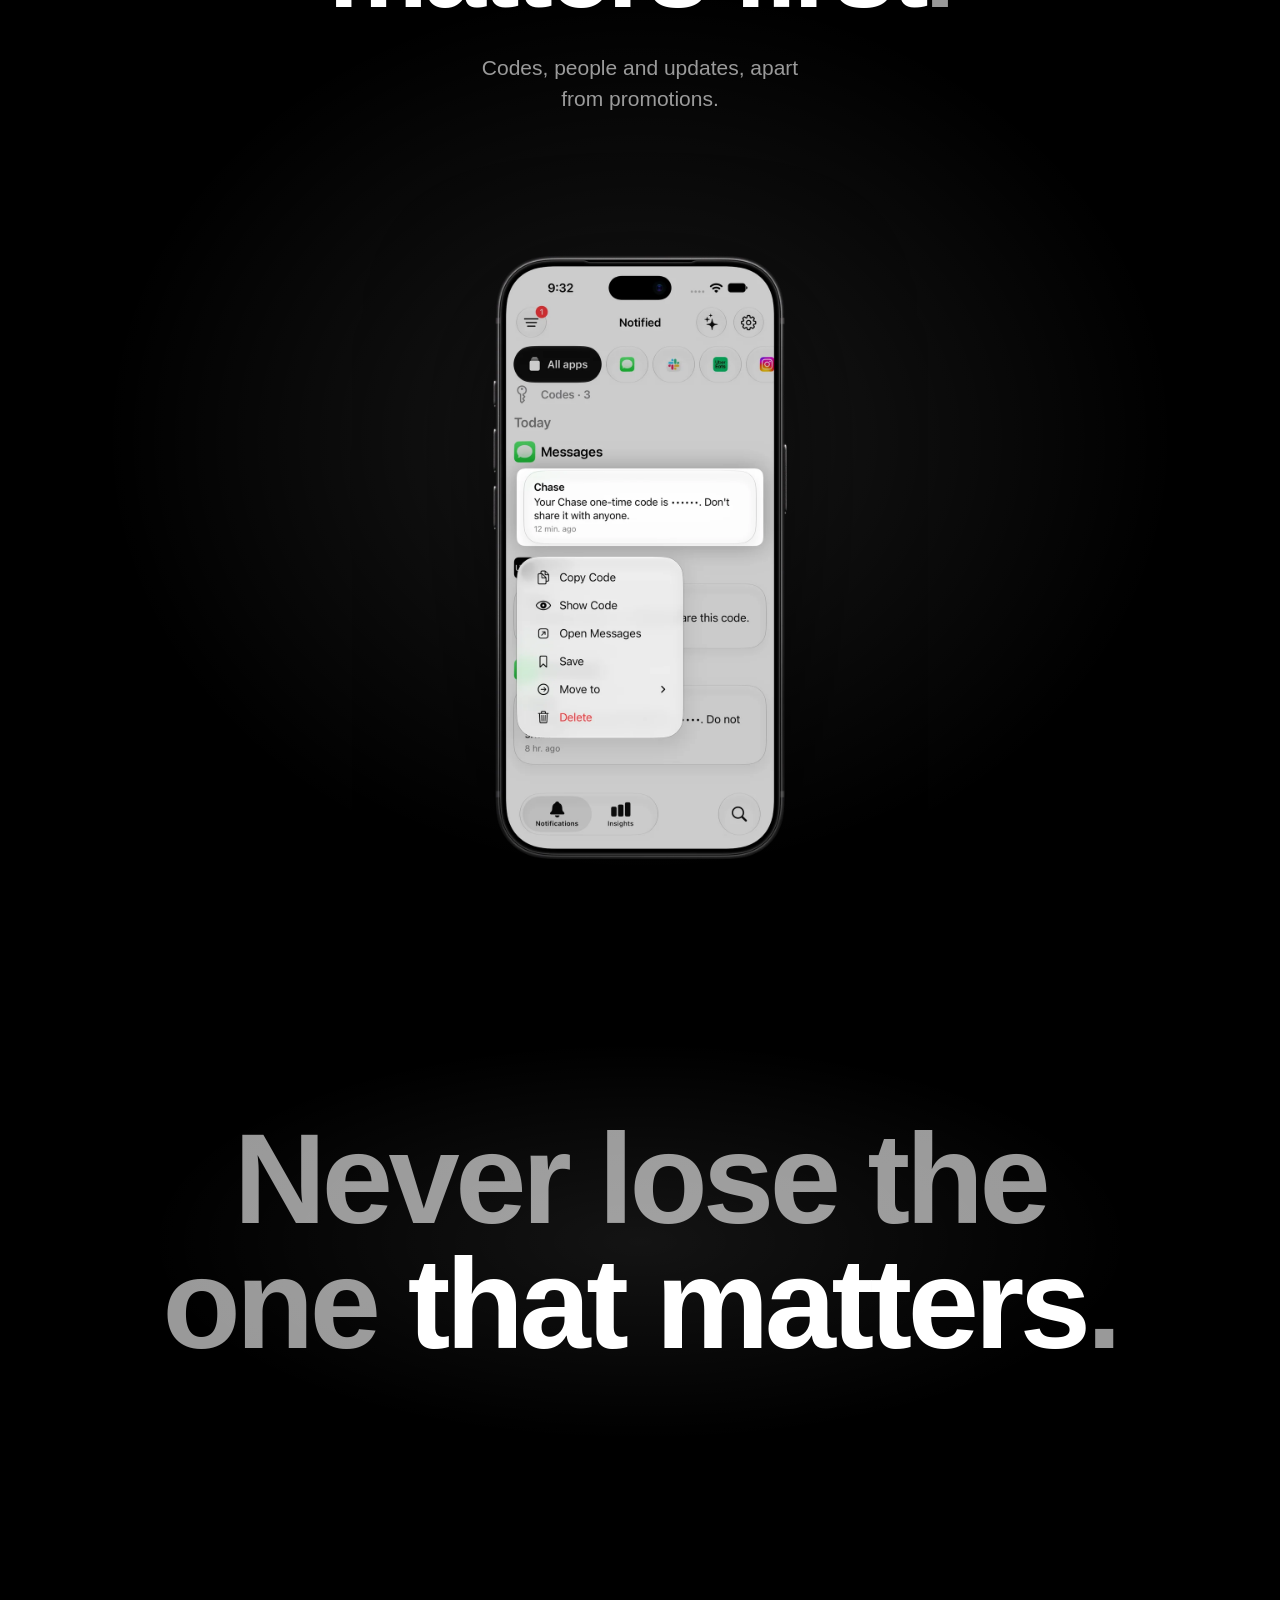
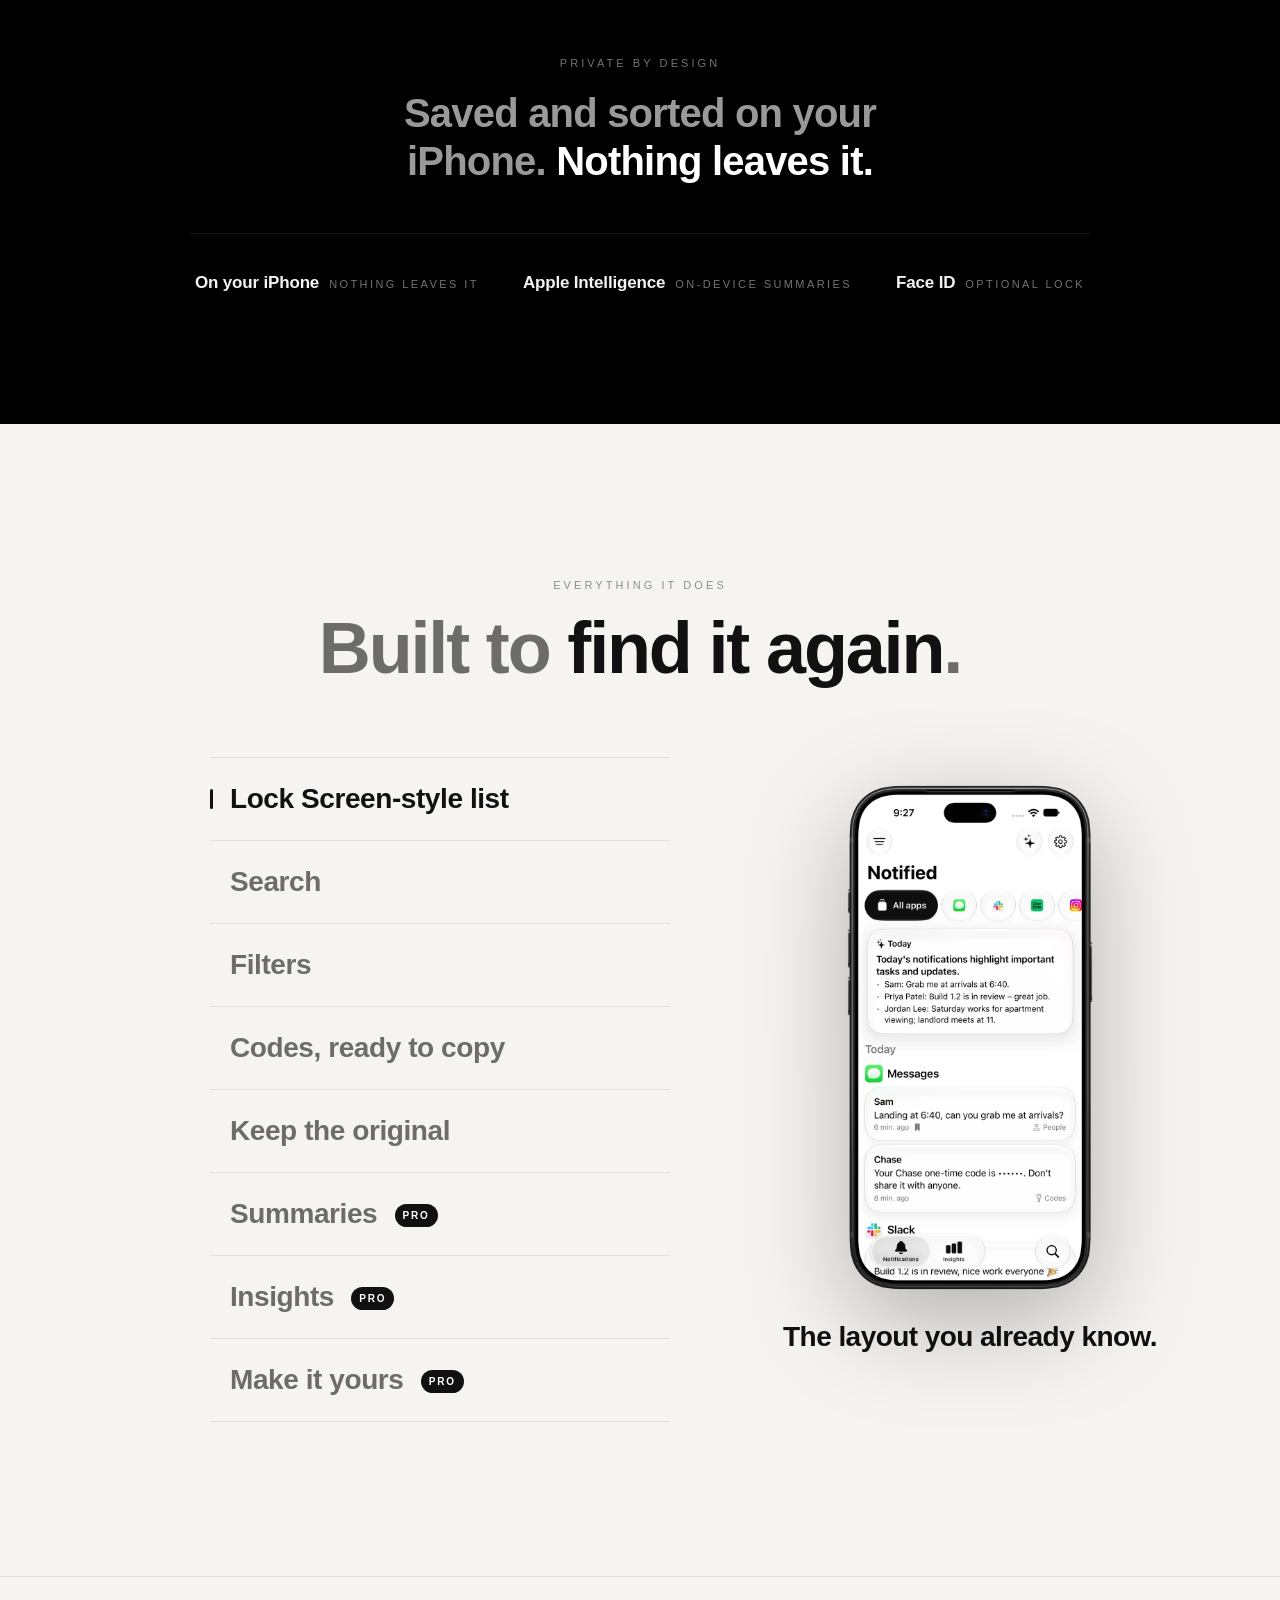
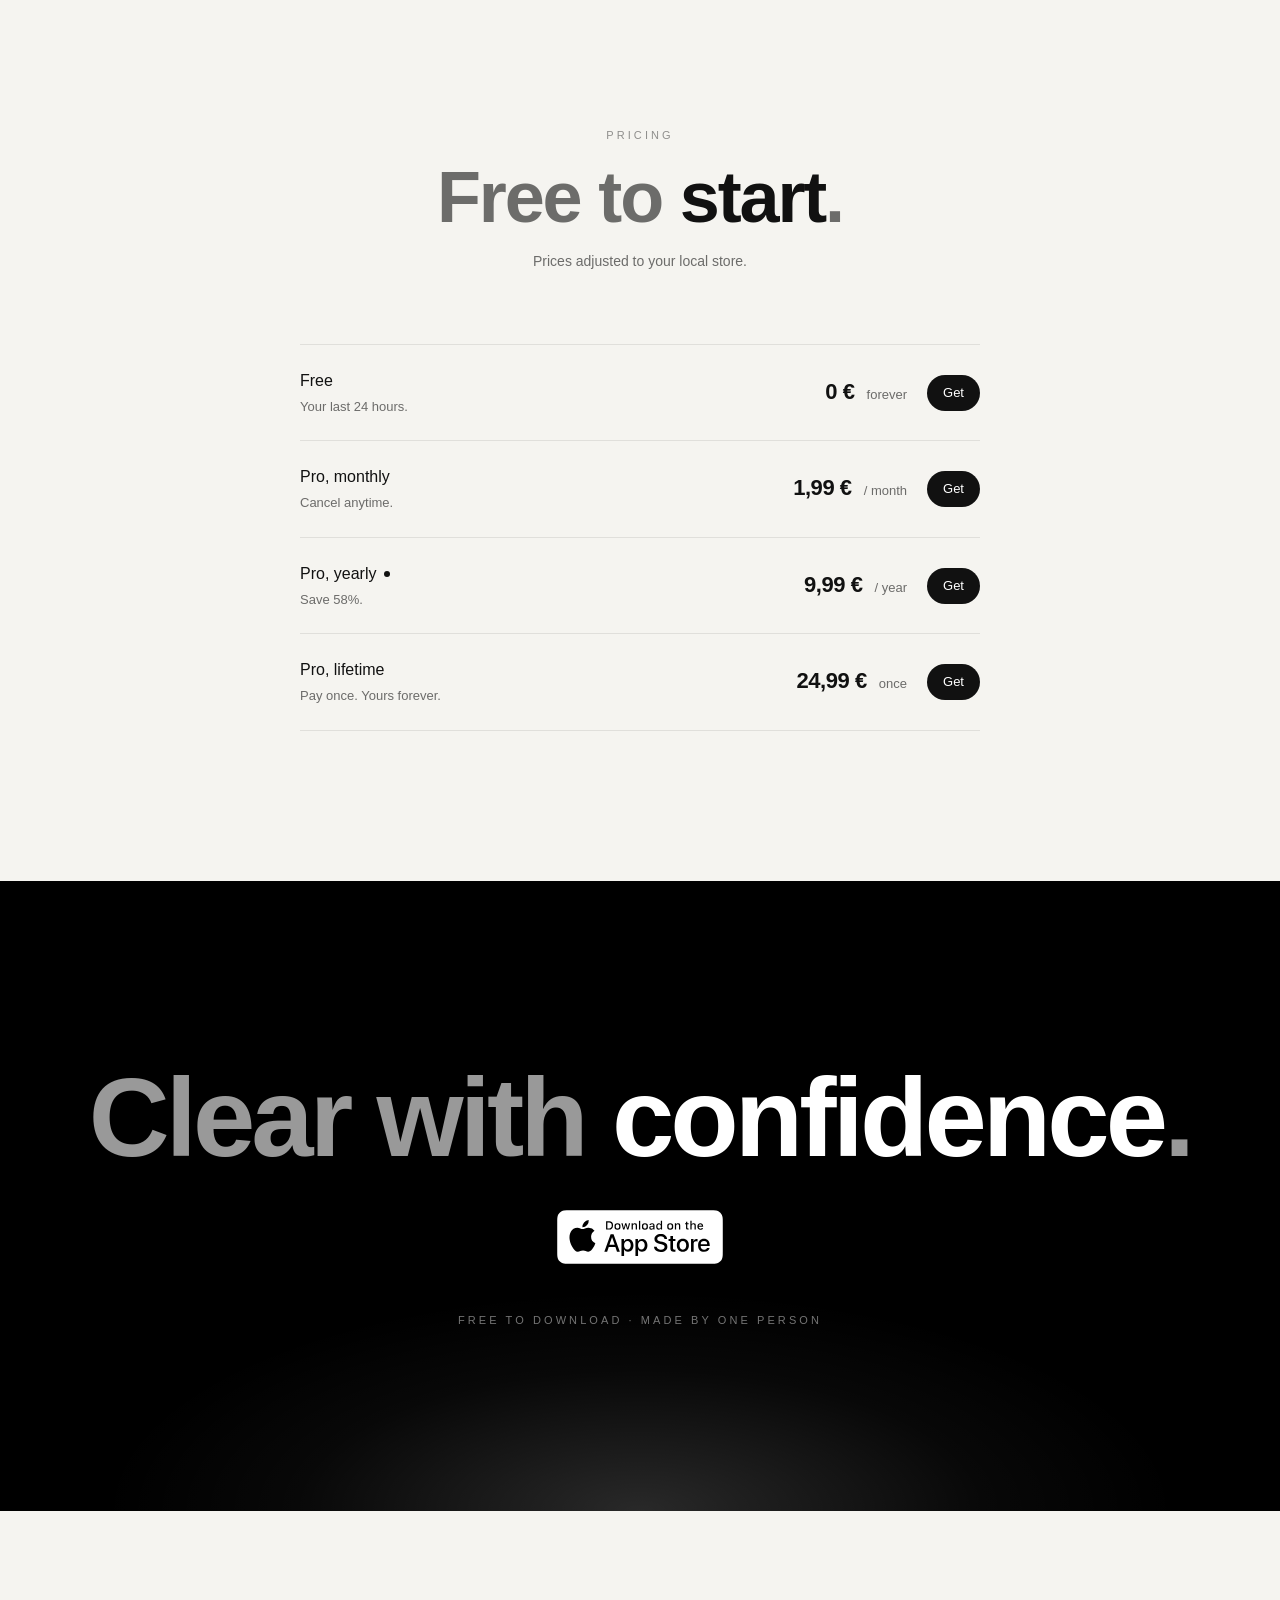
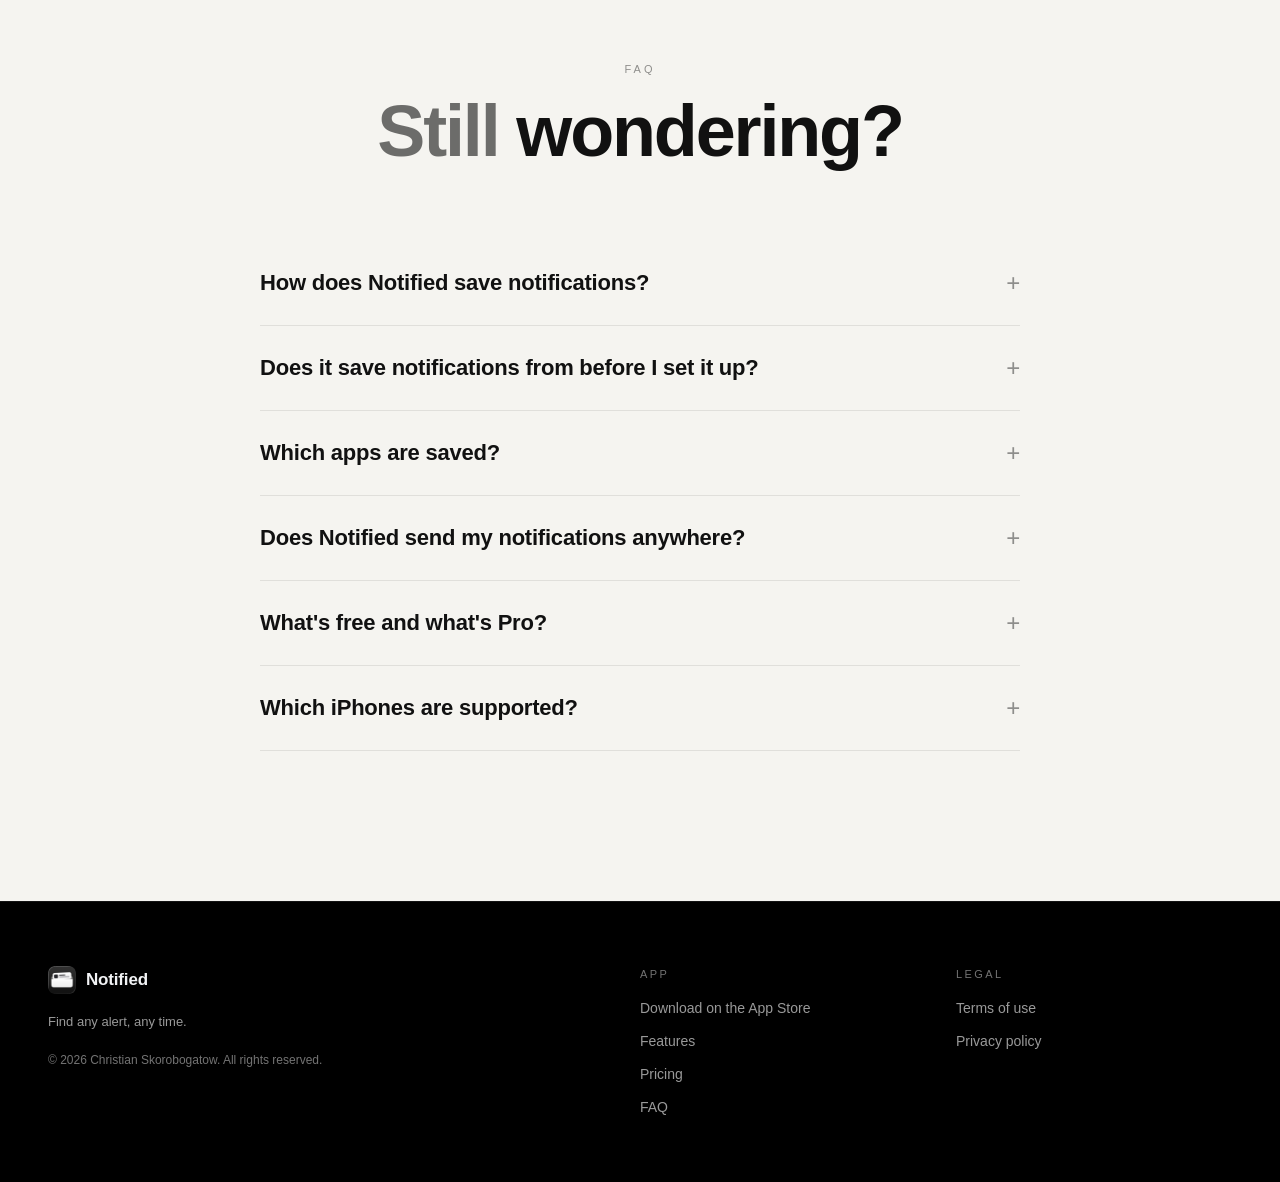
==== commit ede7623e: "Use bezel-framed screenshots instead of the CSS phone frame Nine framed captures replace the earlier" ====
--- a/index.html
+++ b/index.html
@@ -23,7 +23,7 @@
     <link href="https://christiansko.github.io/Notified-Web/" rel="canonical" />
     <link href="images/favicon.png" rel="icon" />
     <link href="images/app-icon-512.png" rel="apple-touch-icon" />
-    <link rel="preload" as="image" href="images/screenshots/01-list-light.webp" />
+    <link rel="preload" as="image" href="images/screenshots/01-home.webp" />
     <link href="css/landing.css" rel="stylesheet" />
     <script type="application/ld+json">
     {
@@ -77,12 +77,12 @@
           <div class="glow glow-stage" aria-hidden="true"></div>
           <figure class="phone phone-lg phone-hero-main">
             <div class="phone-screen">
-              <img src="images/screenshots/01-list-light.webp" alt="Notified showing a Today summary and saved notifications from Messages and Chase" width="640" height="1392" fetchpriority="high" />
+              <img src="images/screenshots/01-home.webp" alt="Notified showing a Today summary and saved notifications from Messages and Chase" width="720" height="1472" fetchpriority="high" />
             </div>
           </figure>
           <figure class="phone phone-md phone-hero-side">
             <div class="phone-screen">
-              <img src="images/screenshots/02-insights-light.webp" alt="Notified Insights listing notifications per app over seven days" width="640" height="1392" loading="lazy" />
+              <img src="images/screenshots/04-insights.webp" alt="Notified Insights listing notifications per app over seven days" width="720" height="1472" loading="lazy" />
             </div>
           </figure>
         </div>
@@ -97,7 +97,7 @@
         <div class="scene-device reveal parallax" data-parallax="1">
           <figure class="phone phone-xl">
             <div class="phone-screen">
-              <img src="images/screenshots/03-list-dark.webp" alt="Notified in dark mode with saved notifications grouped by app" width="640" height="1392" loading="lazy" />
+              <img src="images/screenshots/02-messages-filter.webp" alt="Notified filtered to Messages, with a Today summary above the saved notifications" width="720" height="1472" loading="lazy" />
             </div>
           </figure>
         </div>
@@ -113,7 +113,7 @@
         <div class="scene-device reveal parallax" data-parallax="1">
           <figure class="phone phone-xl">
             <div class="phone-screen">
-                <img src="images/screenshots/04-filters-light.webp" alt="Notified filtered to Codes, showing three sign-in codes" width="640" height="1392" loading="lazy" />
+                <img src="images/screenshots/05-codes-menu.webp" alt="The list filtered to Codes, with Copy Code and Show Code in the long-press menu" width="720" height="1472" loading="lazy" />
               </div>
           </figure>
         </div>
@@ -152,7 +152,7 @@
               <div class="feature-panel is-active" data-feature="list">
                 <figure class="phone phone-md">
                   <div class="phone-screen">
-                    <img src="images/screenshots/01-list-light.webp" alt="Saved notifications in a Lock Screen-style list" width="640" height="1392" loading="lazy" />
+                    <img src="images/screenshots/01-home.webp" alt="Saved notifications in a Lock Screen-style list" width="720" height="1472" loading="lazy" />
                   </div>
                 </figure>
                 <p class="feature-note">The layout you already know.</p>
@@ -160,7 +160,7 @@
               <div class="feature-panel" data-feature="search">
                 <figure class="phone phone-md">
                   <div class="phone-screen">
-                <img src="images/screenshots/05-search-light.webp" alt="Searching for "Code" with three matching notifications" width="640" height="1392" loading="lazy" />
+                <img src="images/screenshots/03-search.webp" alt="Searching for "Birth" across WhatsApp and Messages"Code" with three matching notifications" width="720" height="1472" loading="lazy" />
               </div>
                 </figure>
                 <p class="feature-note">Any notification, in seconds.</p>
@@ -168,7 +168,7 @@
               <div class="feature-panel" data-feature="filters">
                 <figure class="phone phone-md">
                   <div class="phone-screen">
-                <img src="images/screenshots/04-filters-light.webp" alt="The list filtered to Codes with the count badge on the filter button" width="640" height="1392" loading="lazy" />
+                <img src="images/screenshots/02-messages-filter.webp" alt="The Messages filter selected, with People and Codes labels on each notification" width="720" height="1472" loading="lazy" />
               </div>
                 </figure>
                 <p class="feature-note">Codes, People, Updates, Promotions.</p>
@@ -176,7 +176,7 @@
               <div class="feature-panel" data-feature="codes">
                 <figure class="phone phone-md">
                   <div class="phone-screen">
-                <img src="images/screenshots/06-copy-code-light.webp" alt="Long-press menu on a code notification with Copy Code at the top" width="640" height="1392" loading="lazy" />
+                <img src="images/screenshots/05-codes-menu.webp" alt="Long-press menu on a code notification with Copy Code at the top" width="720" height="1472" loading="lazy" />
               </div>
                 </figure>
                 <p class="feature-note">Swipe, copy, done.</p>
@@ -184,7 +184,7 @@
               <div class="feature-panel" data-feature="original">
                 <figure class="phone phone-md">
                   <div class="phone-screen">
-                <img src="images/screenshots/07-original-kept.webp" alt="Detail view of a Messages notification with the original text" width="640" height="1392" loading="lazy" />
+                <img src="images/screenshots/06-detail.webp" alt="Detail view of a Messages notification with the original text" width="720" height="1472" loading="lazy" />
               </div>
                 </figure>
                 <p class="feature-note">Edited or unsent? Still here.</p>
@@ -192,7 +192,7 @@
               <div class="feature-panel" data-feature="summary">
                 <figure class="phone phone-md">
                   <div class="phone-screen">
-                    <img src="images/screenshots/09-summary-light.webp" alt="A detailed Today summary card above the saved notifications" width="640" height="1392" loading="lazy" />
+                    <img src="images/screenshots/09-aurora-gmail.webp" alt="A Today summary for Gmail on the Aurora background" width="720" height="1472" loading="lazy" />
                   </div>
                 </figure>
                 <p class="feature-note">Catch up in one look.</p>
@@ -200,7 +200,7 @@
               <div class="feature-panel" data-feature="insights">
                 <figure class="phone phone-md">
                   <div class="phone-screen">
-                    <img src="images/screenshots/02-insights-light.webp" alt="Insights showing notifications per app" width="640" height="1392" loading="lazy" />
+                    <img src="images/screenshots/04-insights.webp" alt="Insights showing notifications per app" width="720" height="1472" loading="lazy" />
                   </div>
                 </figure>
                 <p class="feature-note">See which apps send the most.</p>
@@ -208,7 +208,7 @@
               <div class="feature-panel" data-feature="yours">
                 <figure class="phone phone-md">
                   <div class="phone-screen">
-                <img src="images/screenshots/08-make-it-yours-light.webp" alt="Accent color picker with twelve colors and a live preview" width="640" height="1392" loading="lazy" />
+                <img src="images/screenshots/08-forest.webp" alt="The Forest background behind the notification list" width="720" height="1472" loading="lazy" />
               </div>
                 </figure>
                 <p class="feature-note">Colors, backgrounds, Face ID.</p>
--- a/css/landing.css
+++ b/css/landing.css
@@ -15,7 +15,6 @@
   --font: -apple-system, BlinkMacSystemFont, "SF Pro Display", "Inter", "Segoe UI", Roboto, "Helvetica Neue", Arial, sans-serif;
   --ease: cubic-bezier(0.16, 1, 0.3, 1);
   --gutter: clamp(20px, 5vw, 48px);
-  --phone-radius: 15%;
 }
 
 * { box-sizing: border-box; }
@@ -131,45 +130,18 @@
 .phone-hero-main { width: 50%; max-width: 320px; }
 .phone-hero-side { width: 40%; max-width: 250px; margin-bottom: -4%; }
 
-/* ---------- Phone frame ---------- */
-.phone {
-  position: relative;
-  border-radius: var(--phone-radius) / calc(var(--phone-radius) * 0.46);
-  background: #0b0b0c;
-  padding: 3.2%;
-  box-shadow:
-    0 0 0 1.5px rgba(255,255,255,0.1),
-    inset 0 0 0 1px rgba(0,0,0,0.6),
-    0 40px 90px rgba(0,0,0,0.55);
-}
-.scene-light .phone, .scene-paper .phone { box-shadow: 0 0 0 1.5px rgba(0,0,0,0.12), 0 30px 70px rgba(0,0,0,0.22); }
-.phone::after {
-  /* Dynamic Island */
-  content: ""; position: absolute; left: 50%; top: 5.2%; width: 26%; height: 3.2%;
-  transform: translateX(-50%); background: #000; border-radius: 999px; z-index: 2;
-}
-.phone-screen {
-  position: relative; overflow: hidden;
-  border-radius: calc(var(--phone-radius) * 0.8) / calc(var(--phone-radius) * 0.37);
-  aspect-ratio: 640 / 1392;
-  background: #111;
-}
-.phone-screen img { width: 100%; height: 100%; object-fit: cover; }
+/* ---------- Phone (bezel baked into the image) ---------- */
+.phone { position: relative; margin: 0; }
+.phone-screen { position: relative; aspect-ratio: 1350 / 2760; }
+.phone-screen img {
+  display: block; width: 100%; height: 100%; object-fit: contain;
+  filter: drop-shadow(0 40px 60px rgba(0,0,0,0.55));
+}
+.scene-light .phone-screen img, .scene-paper .phone-screen img { filter: drop-shadow(0 30px 50px rgba(0,0,0,0.28)); }
 .phone-xl { width: min(72%, 300px); margin: 0 auto; }
 .phone-lg { width: min(70%, 320px); }
 .phone-md { width: min(62%, 250px); margin: 0 auto; }
 
-/* Placeholder screens (swap for real screenshots later) */
-.placeholder {
-  display: flex; flex-direction: column; align-items: center; justify-content: center; gap: 14px;
-  background:
-    repeating-linear-gradient(135deg, rgba(255,255,255,0.05) 0 10px, transparent 10px 22px),
-    linear-gradient(180deg, #1a1a1c, #0f0f10);
-  color: var(--ink-60); text-align: center; padding: 16px;
-}
-.placeholder::before { content: ""; position: absolute; inset: 10px; border: 1.5px dashed rgba(255,255,255,0.22); border-radius: inherit; }
-.ph-chip { font-size: 10px; letter-spacing: 0.22em; text-transform: uppercase; padding: 5px 10px; border-radius: 999px; background: rgba(255,255,255,0.12); color: var(--white); }
-.ph-text { font-size: clamp(13px, 1.4vw, 16px); font-weight: 500; line-height: 1.35; }
 
 /* ---------- Scenes ---------- */
 .scene-copy { position: relative; z-index: 2; max-width: 1100px; margin: 0 auto; }
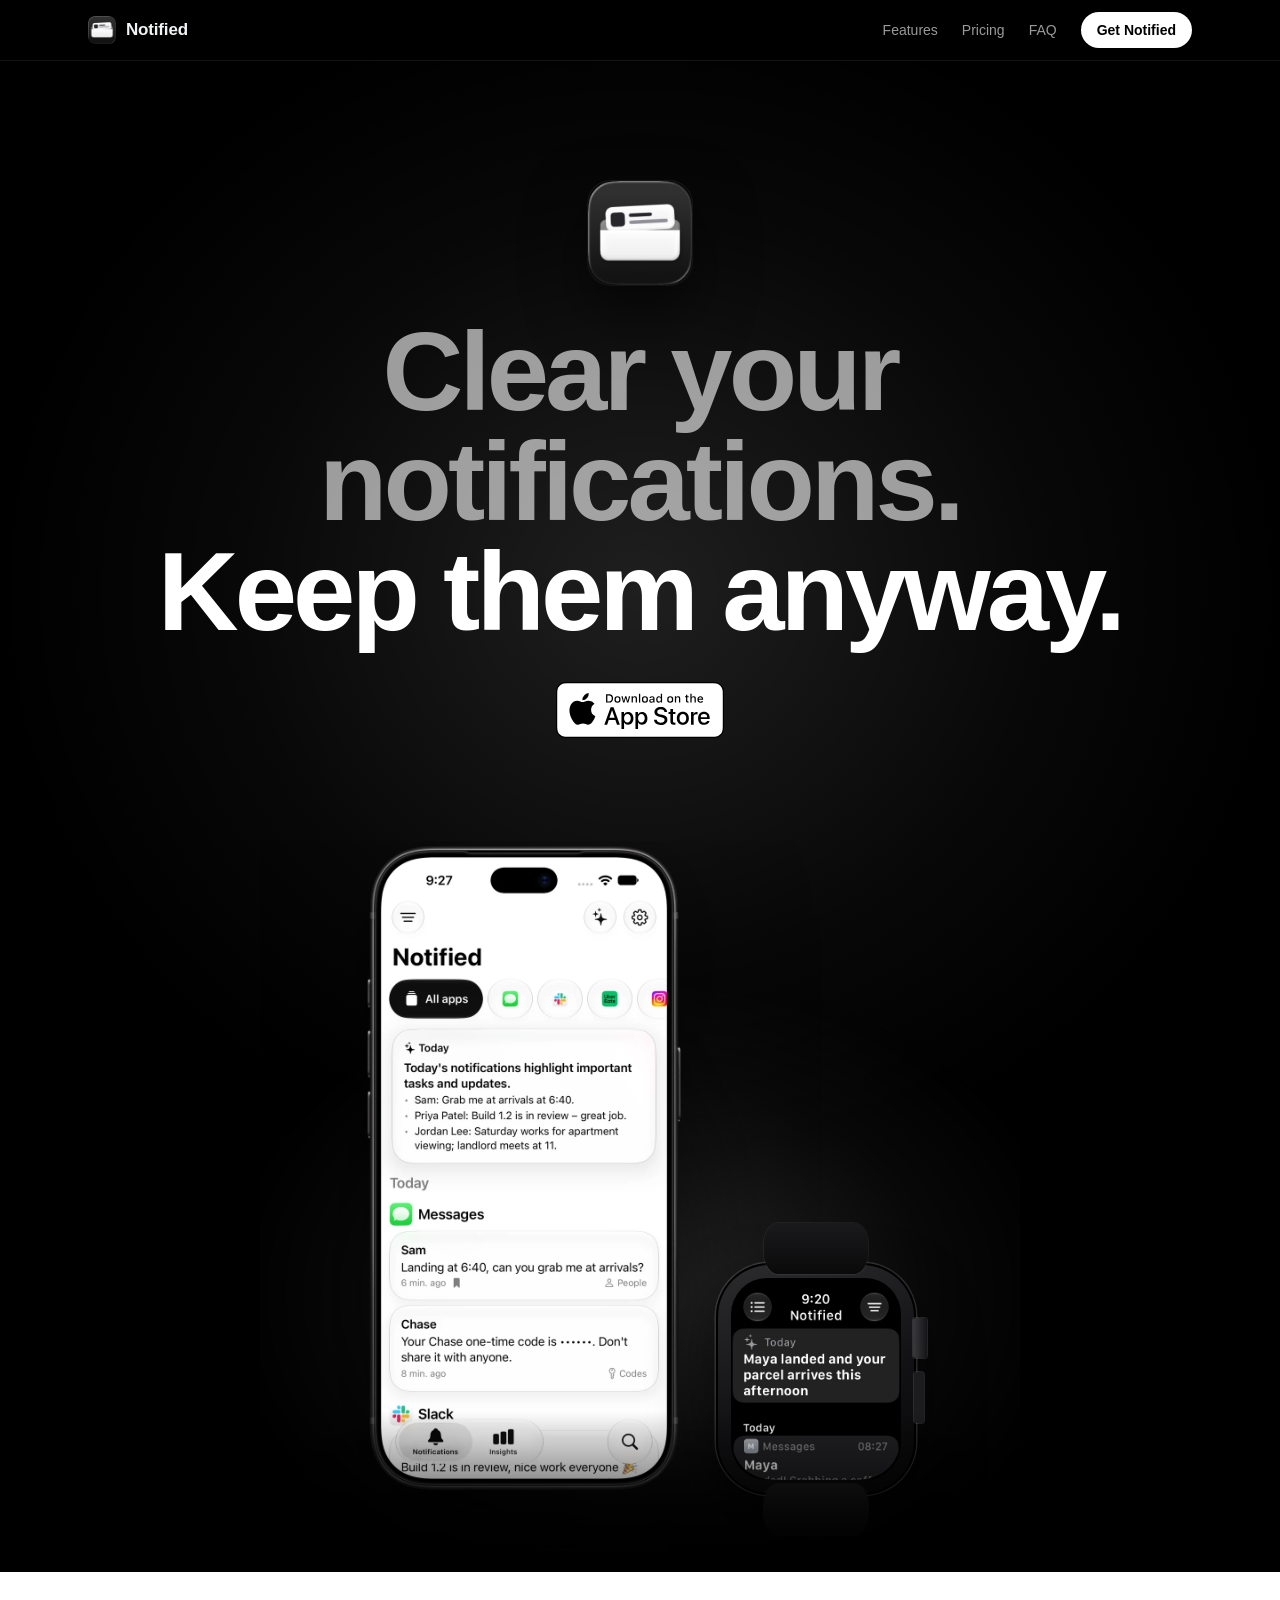
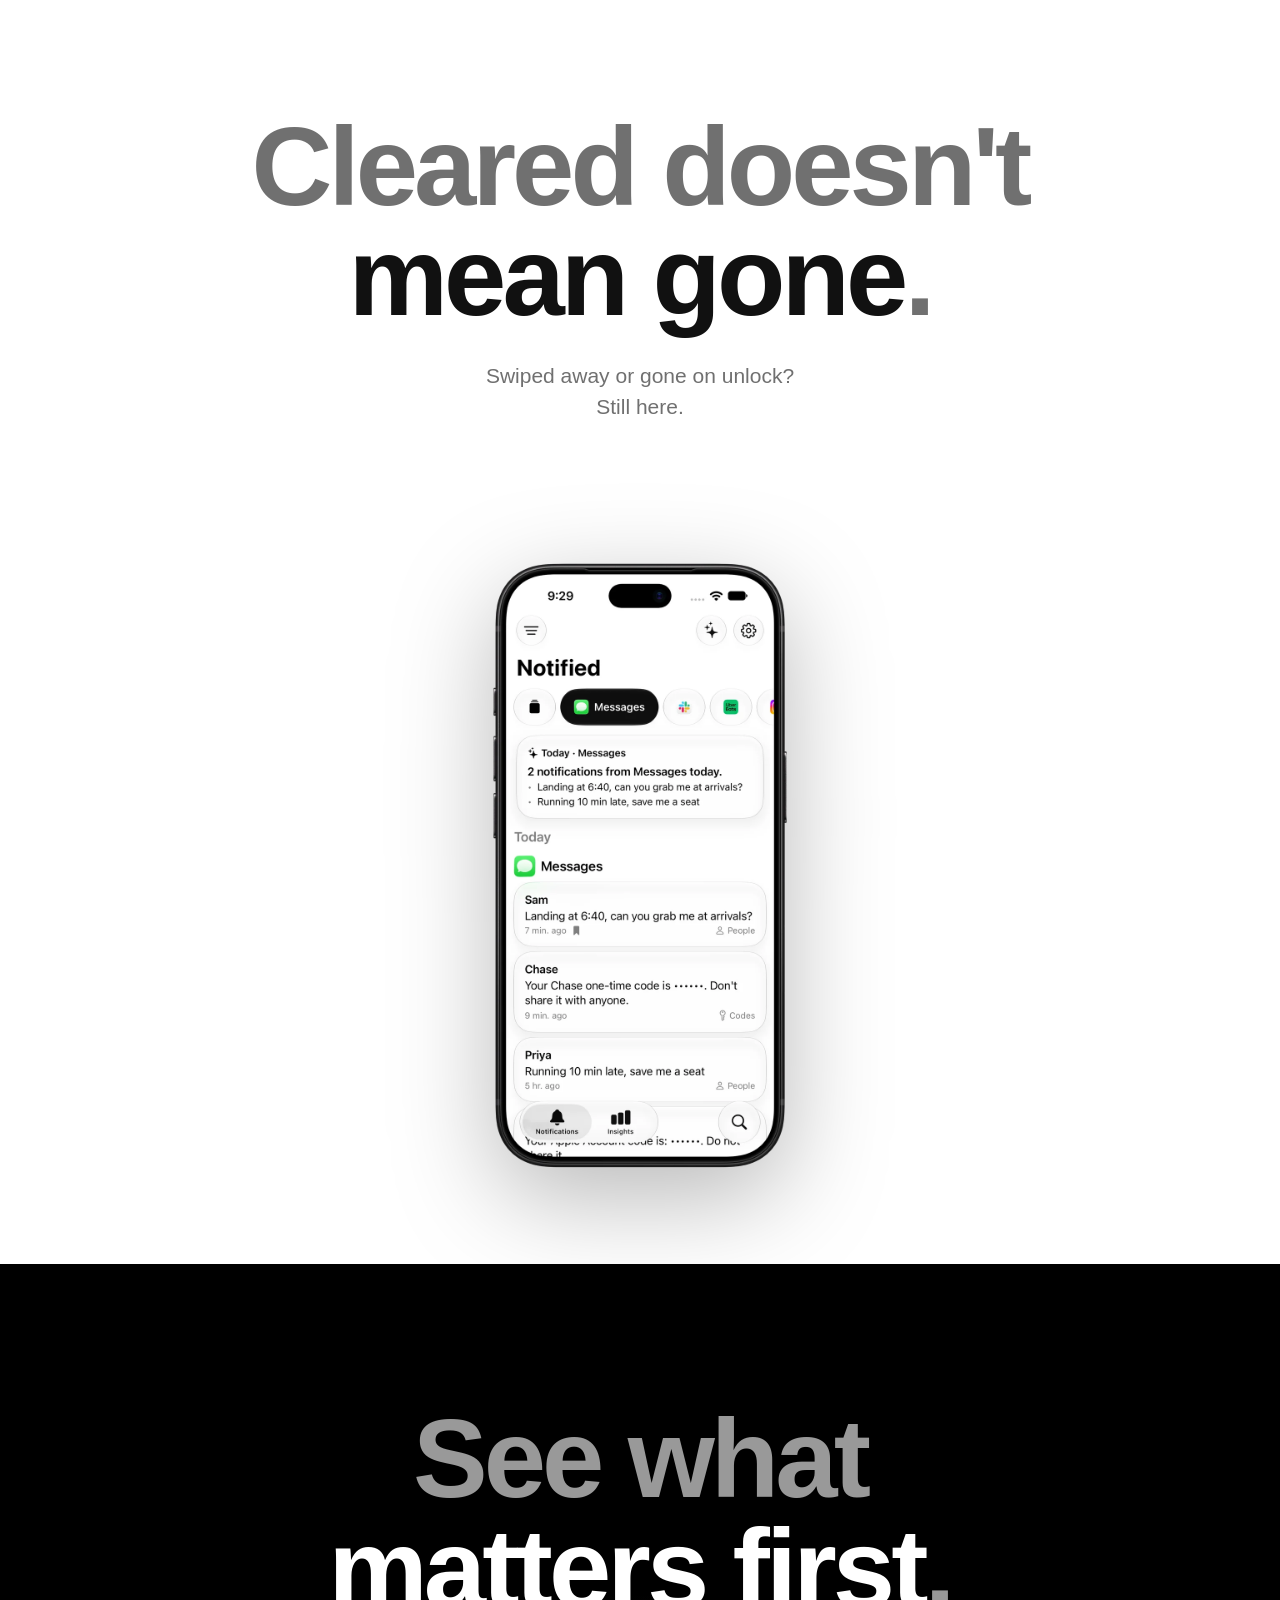
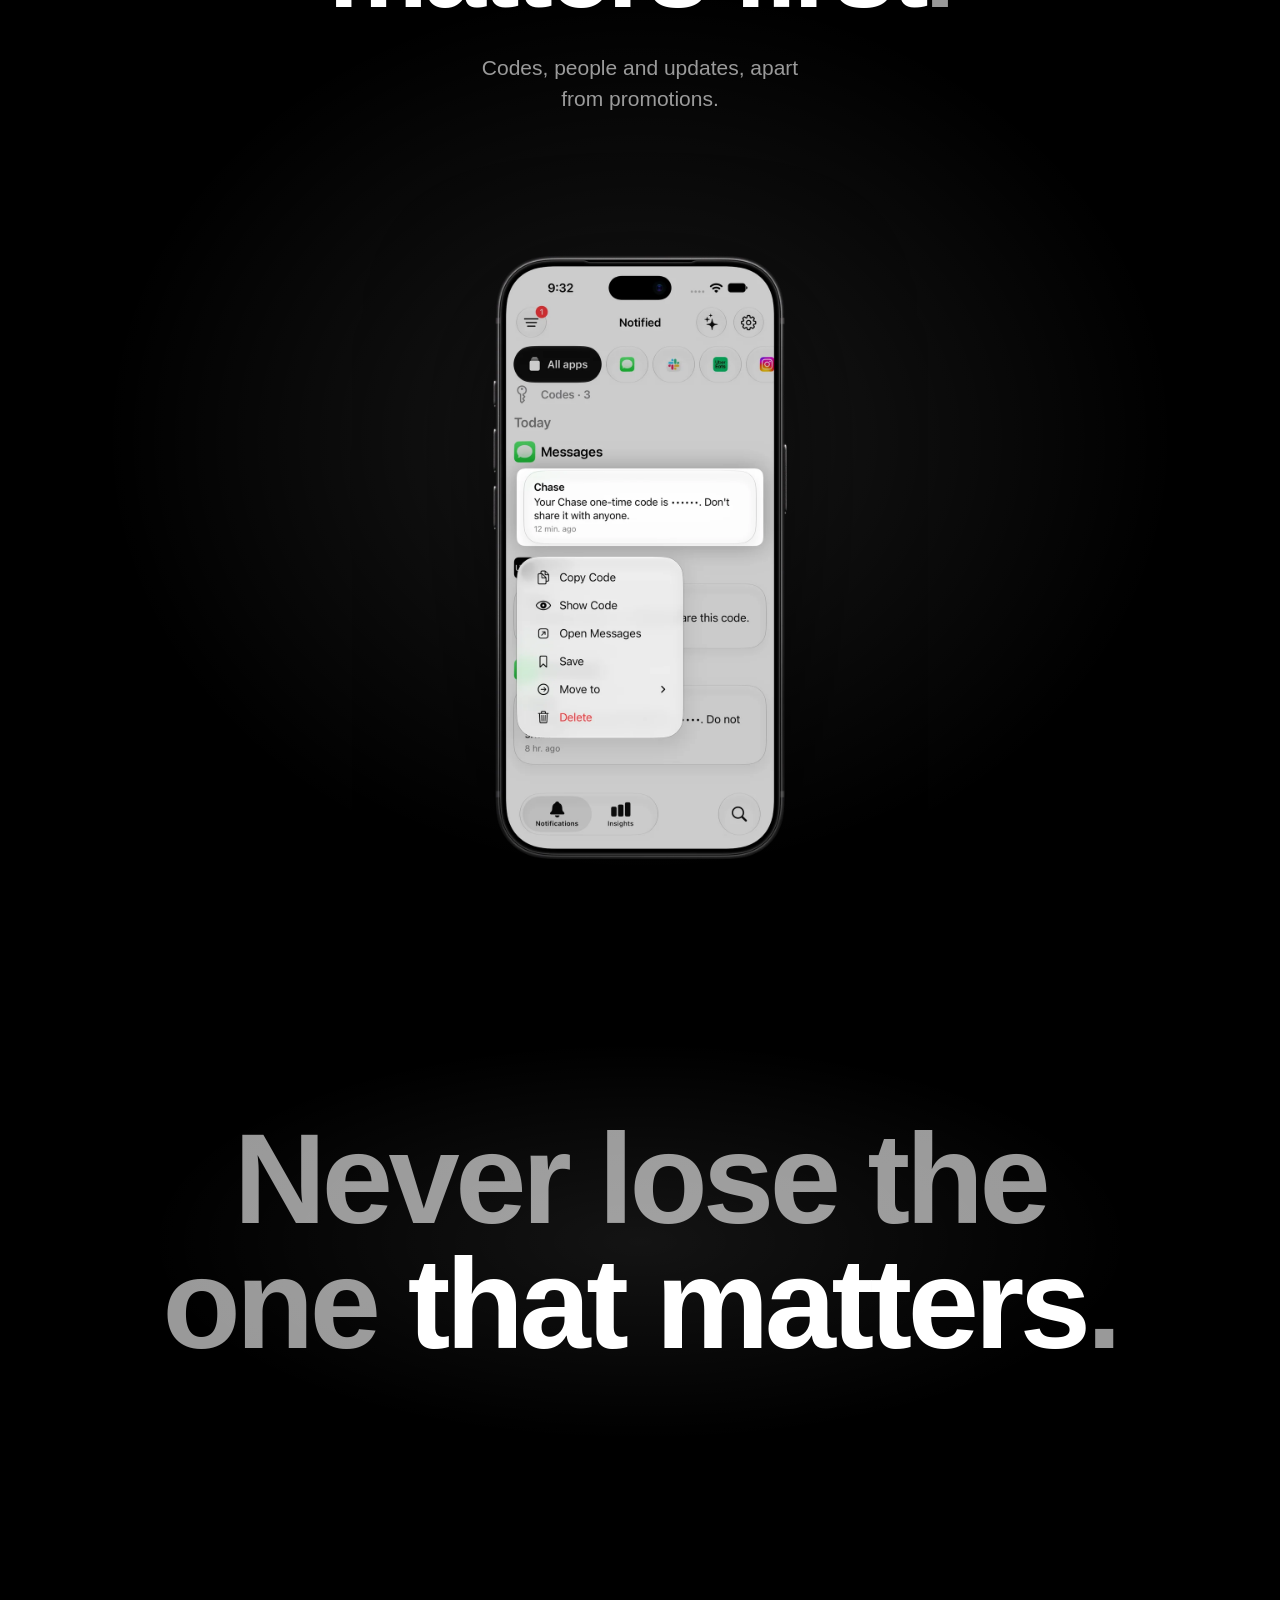
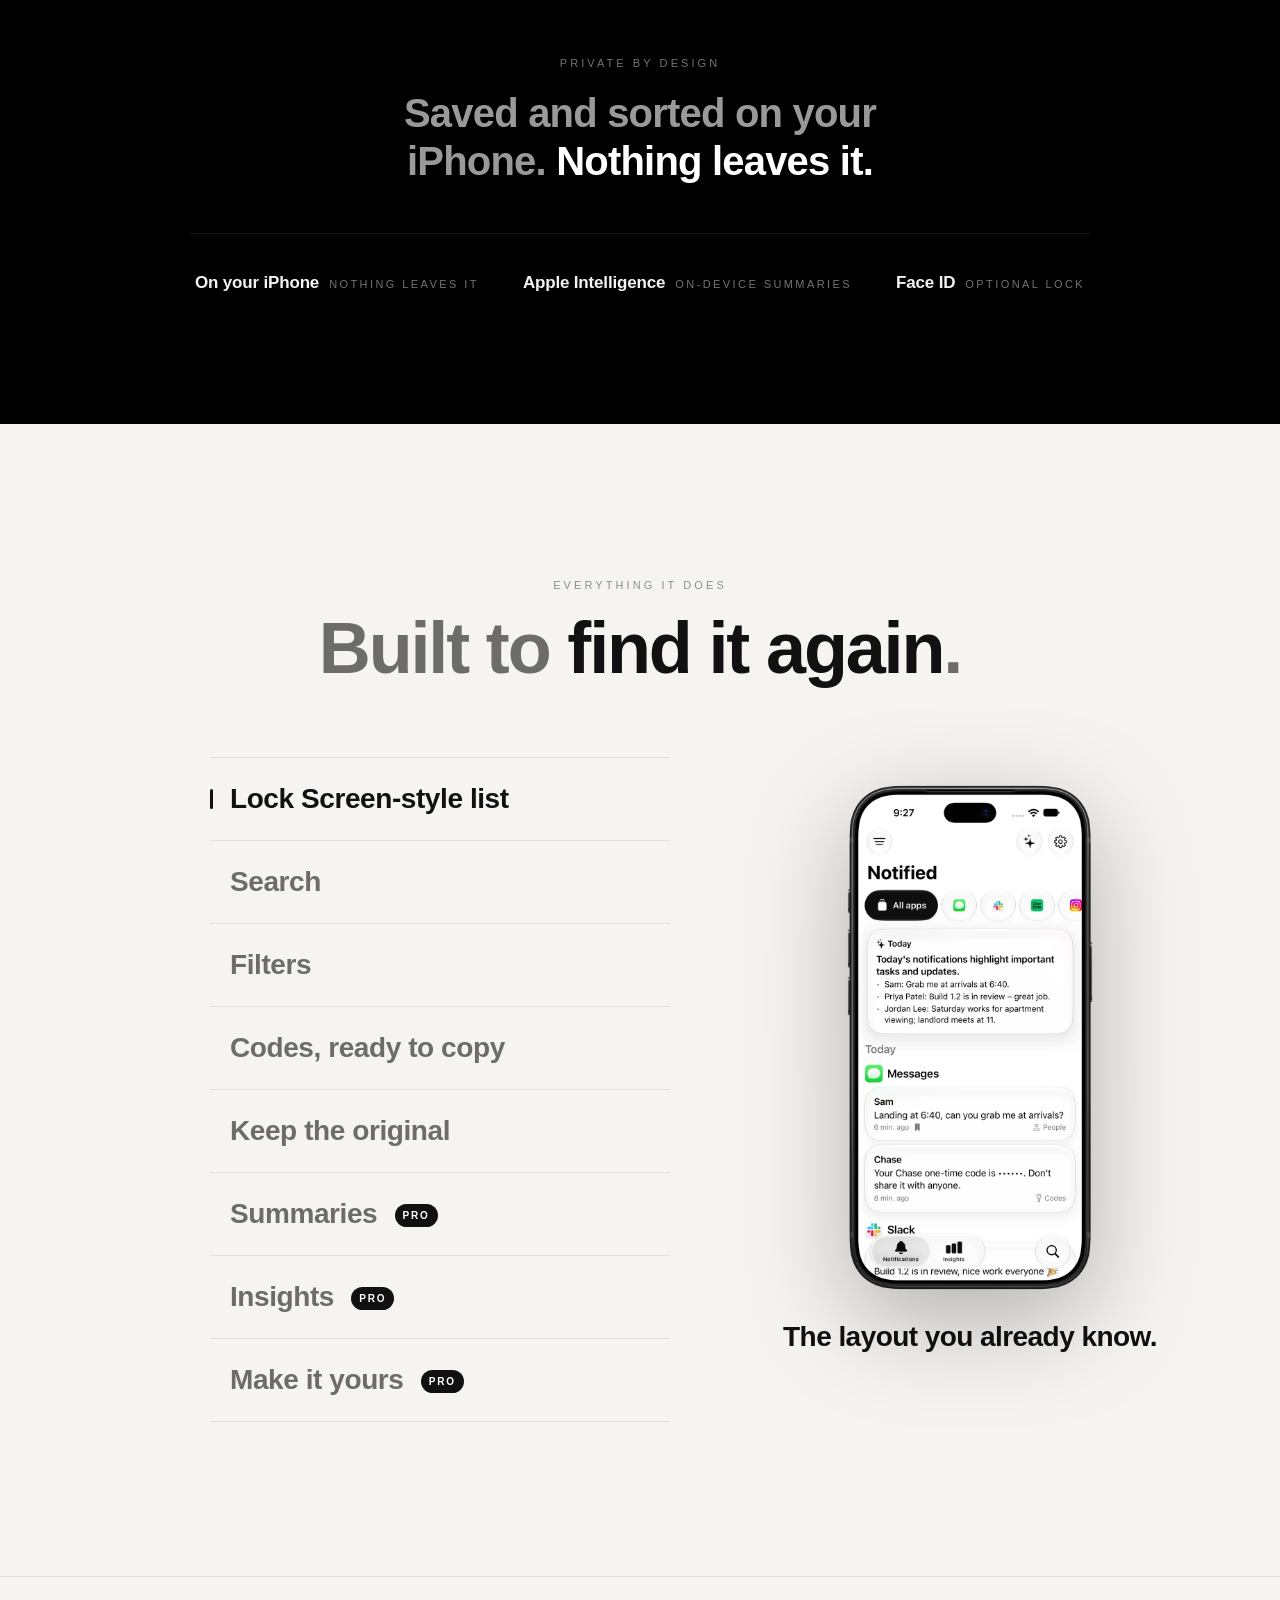
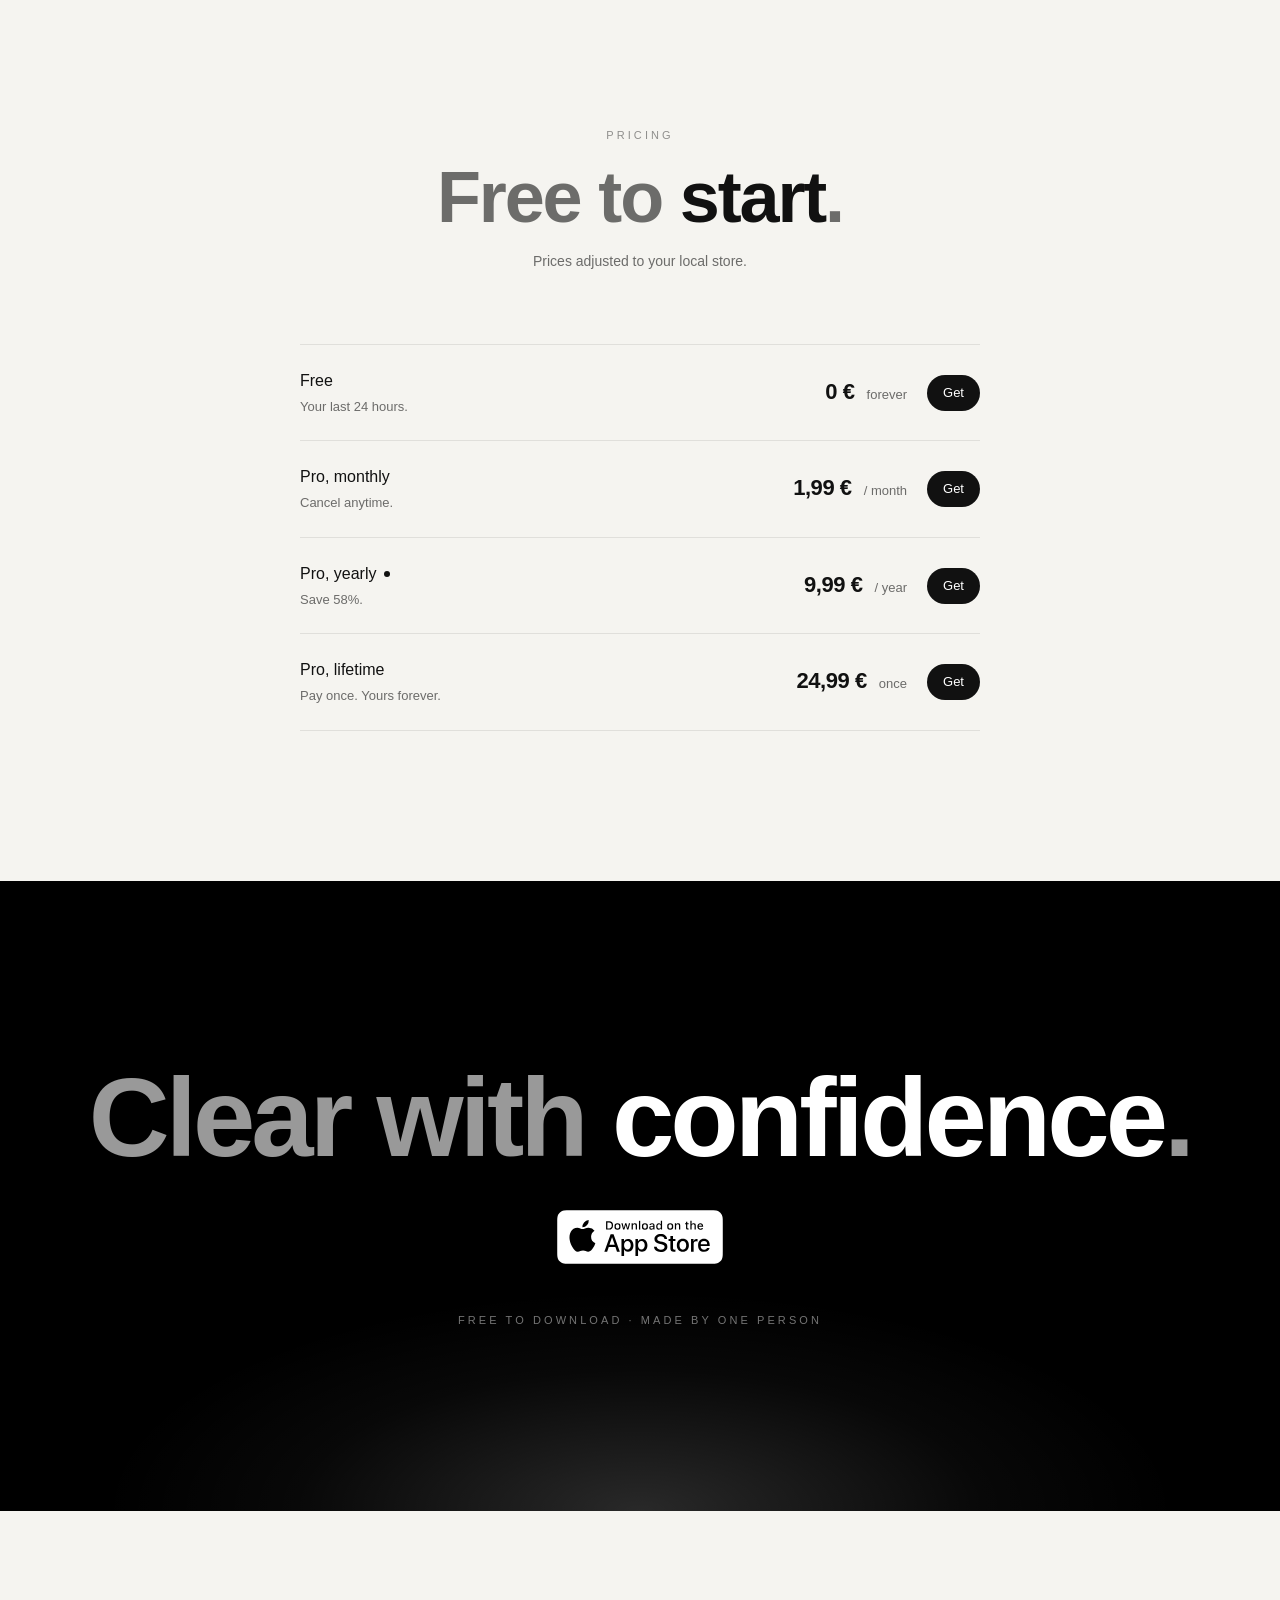
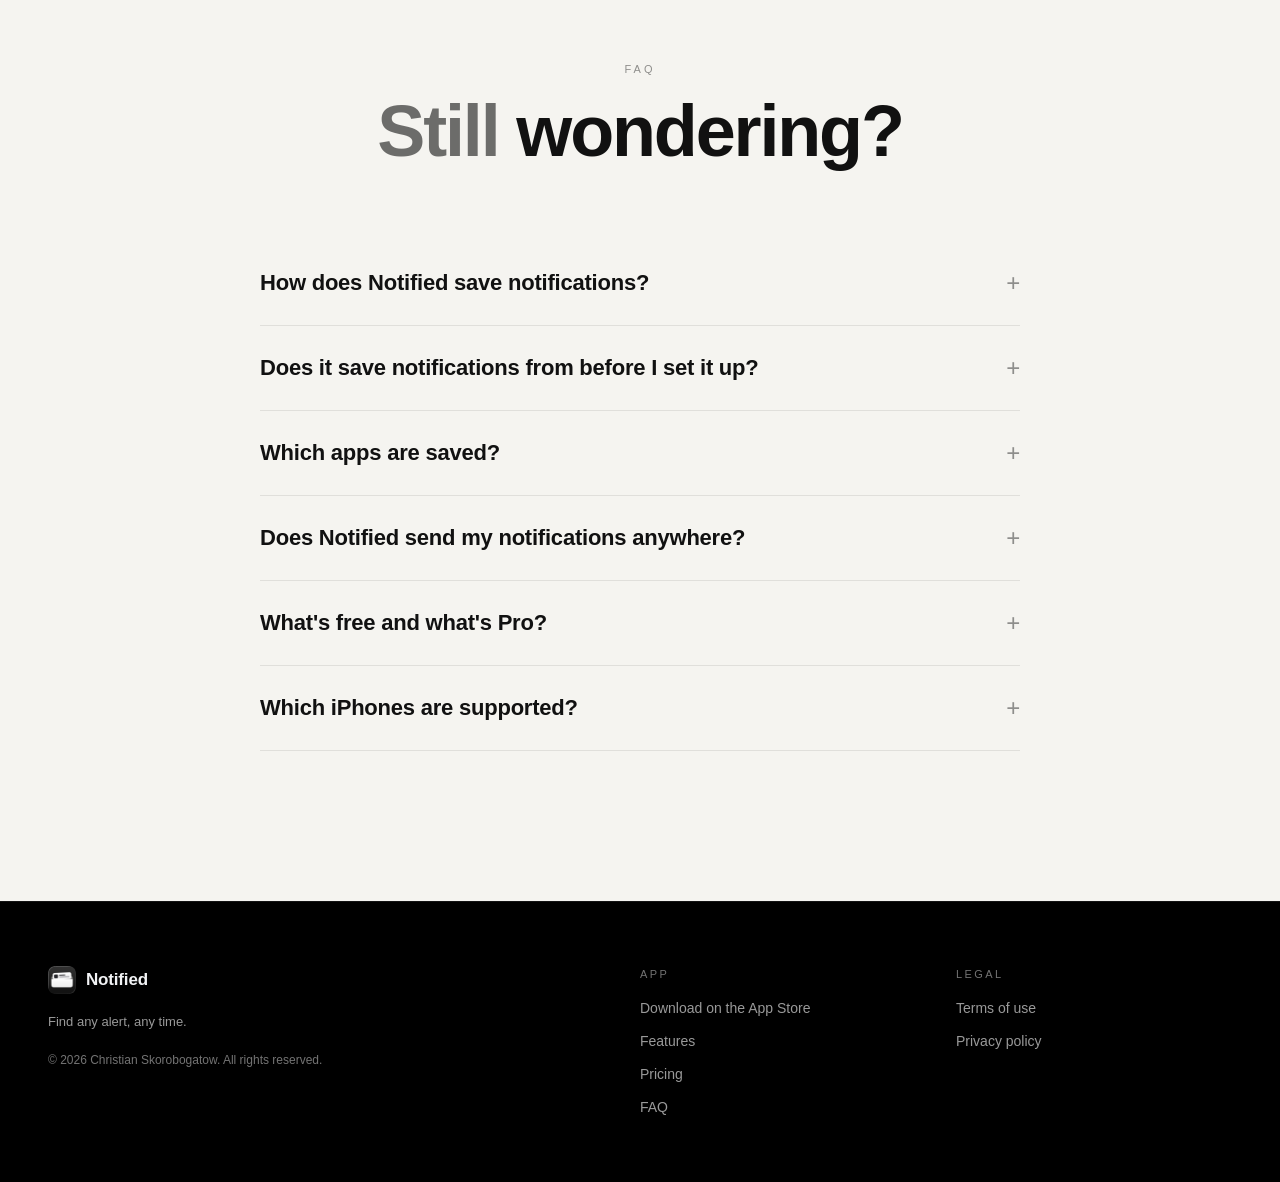
==== commit 99956328: "Hero: iPhone plus Apple Watch with a CSS Watch bezel Co-Authored-By: Claude Fable 5.1 <noreply@anthr" ====
--- a/index.html
+++ b/index.html
@@ -80,9 +80,13 @@
               <img src="images/screenshots/01-home.webp" alt="Notified showing a Today summary and saved notifications from Messages and Chase" width="720" height="1472" fetchpriority="high" />
             </div>
           </figure>
-          <figure class="phone phone-md phone-hero-side">
-            <div class="phone-screen">
-              <img src="images/screenshots/04-insights.webp" alt="Notified Insights listing notifications per app over seven days" width="720" height="1472" loading="lazy" />
+          <figure class="watch watch-hero-side">
+            <div class="watch-case">
+              <span class="watch-crown" aria-hidden="true"></span>
+              <span class="watch-button" aria-hidden="true"></span>
+              <div class="watch-screen">
+                <img src="images/screenshots/00-watch.webp" alt="Notified on Apple Watch showing a Today summary above the saved notifications" width="416" height="496" fetchpriority="high" />
+              </div>
             </div>
           </figure>
         </div>
--- a/css/landing.css
+++ b/css/landing.css
@@ -128,7 +128,37 @@
   padding-bottom: 6vw;
 }
 .phone-hero-main { width: 50%; max-width: 320px; }
-.phone-hero-side { width: 40%; max-width: 250px; margin-bottom: -4%; }
+.watch-hero-side { width: 30%; max-width: 200px; margin-bottom: 12%; }
+
+/* ---------- Apple Watch frame ---------- */
+.watch { margin: 0; }
+.watch-case {
+  position: relative; isolation: isolate;
+  padding: 7.5%;
+  background: linear-gradient(160deg, #2c2c2f 0%, #121214 55%, #060607 100%);
+  border-radius: 27% / 23%;
+  box-shadow:
+    0 0 0 1.5px rgba(255,255,255,0.14),
+    inset 0 0 0 2px #000,
+    0 30px 60px rgba(0,0,0,0.6);
+}
+.watch-case::before, .watch-case::after {
+  /* band stubs */
+  content: ""; position: absolute; left: 50%; width: 52%; height: 22%;
+  transform: translateX(-50%); background: linear-gradient(180deg, #1a1a1c, #0a0a0b);
+  border-radius: 14% / 40%; z-index: -1; box-shadow: 0 0 0 1px rgba(255,255,255,0.06);
+}
+.watch-case::before { top: -17%; }
+.watch-case::after { bottom: -17%; }
+.watch-crown, .watch-button {
+  position: absolute; z-index: -1; border-radius: 3px;
+  background: linear-gradient(90deg, #3a3a3e, #151517);
+  box-shadow: 0 0 0 1px rgba(255,255,255,0.12);
+}
+.watch-crown { right: -5.5%; top: 24%; width: 7%; height: 17%; }
+.watch-button { right: -4%; top: 47%; width: 5%; height: 22%; background: #1c1c1e; }
+.watch-screen { overflow: hidden; border-radius: 21% / 18%; background: #000; aspect-ratio: 416 / 496; }
+.watch-screen img { display: block; width: 100%; height: 100%; object-fit: cover; }
 
 /* ---------- Phone (bezel baked into the image) ---------- */
 .phone { position: relative; margin: 0; }
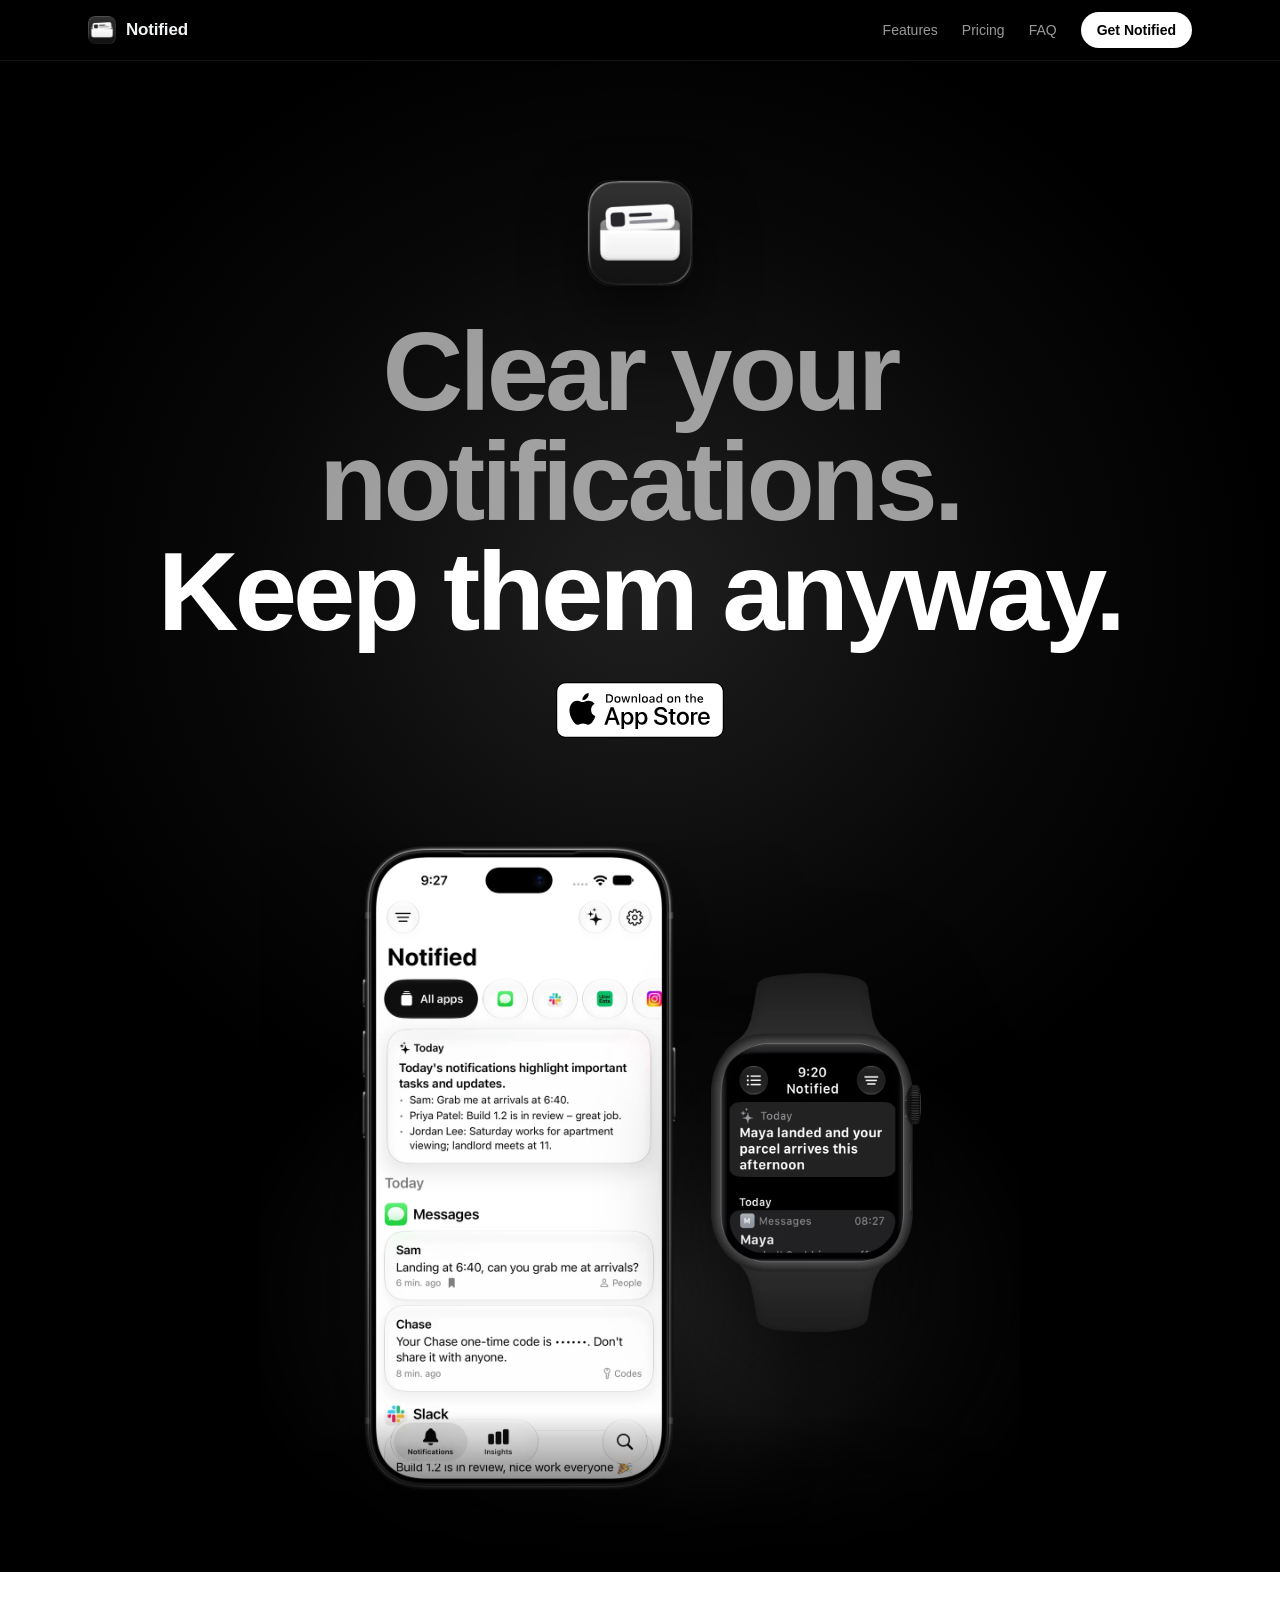
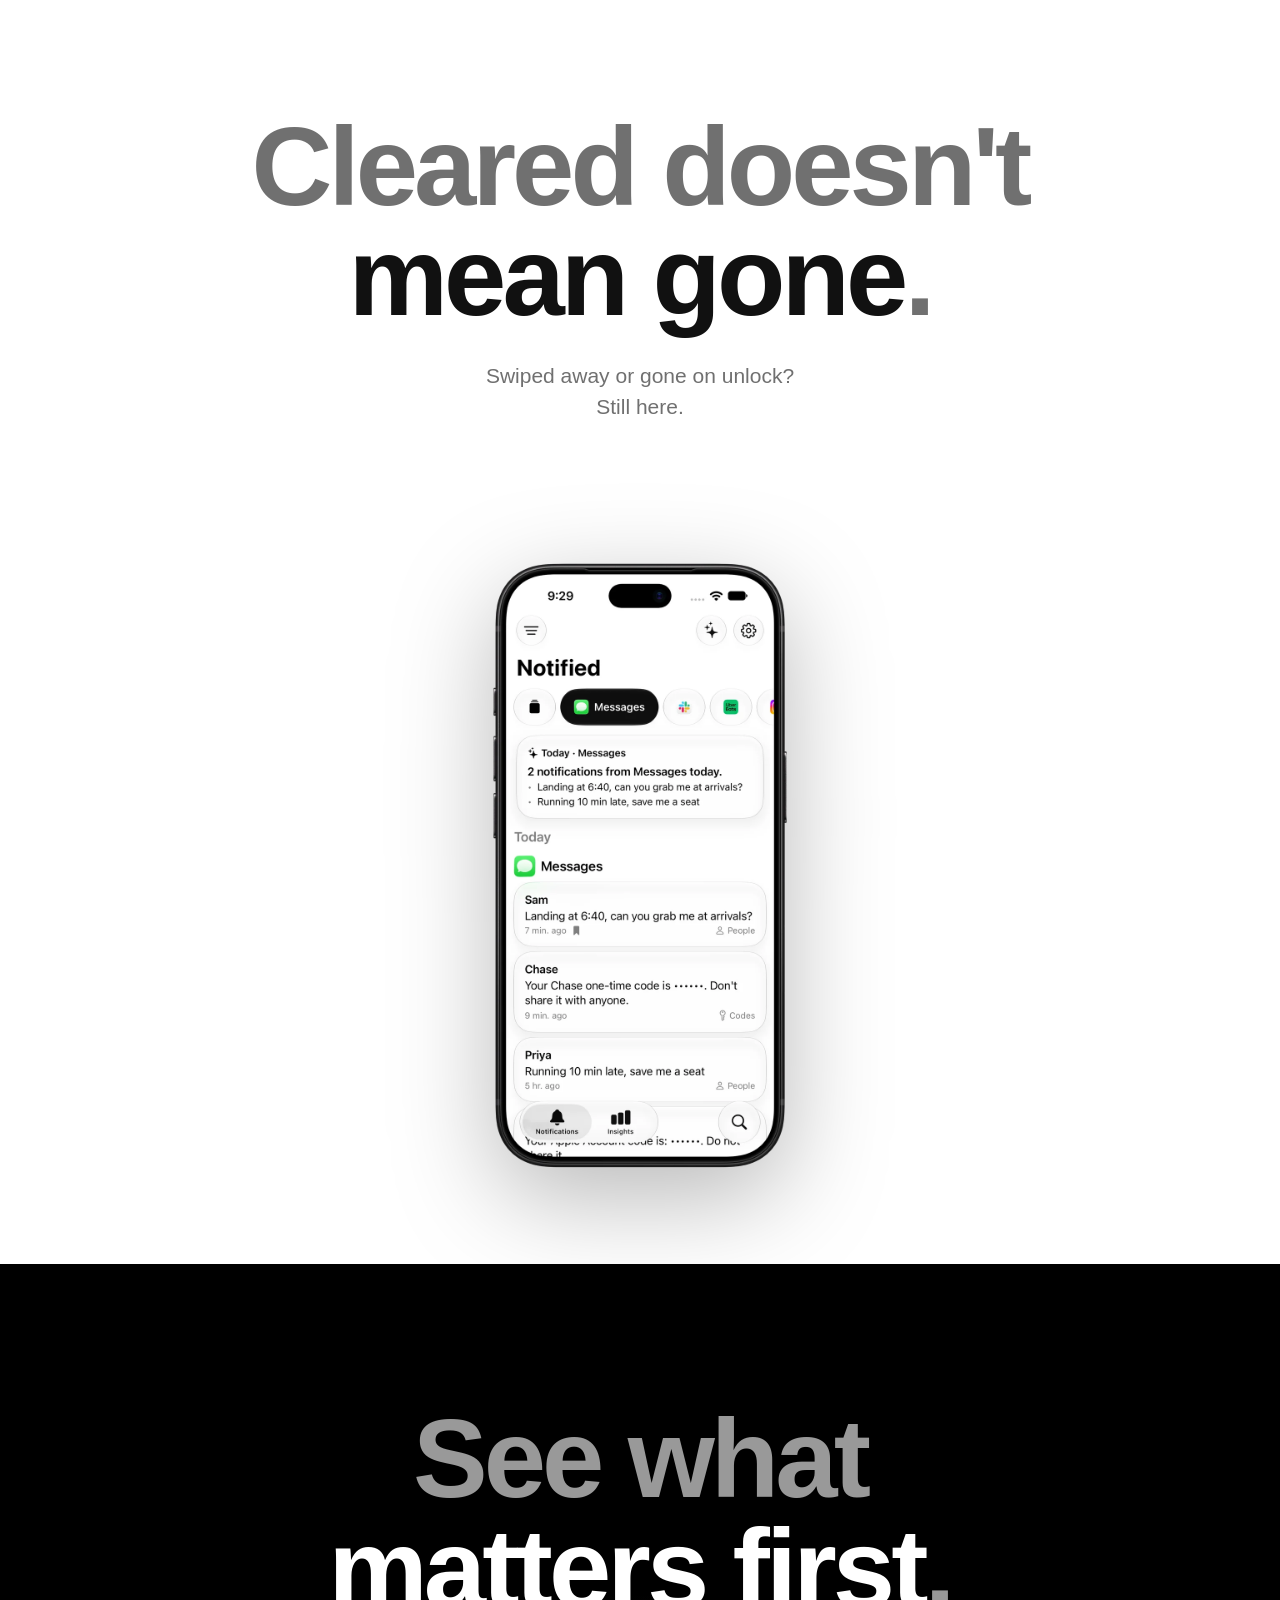
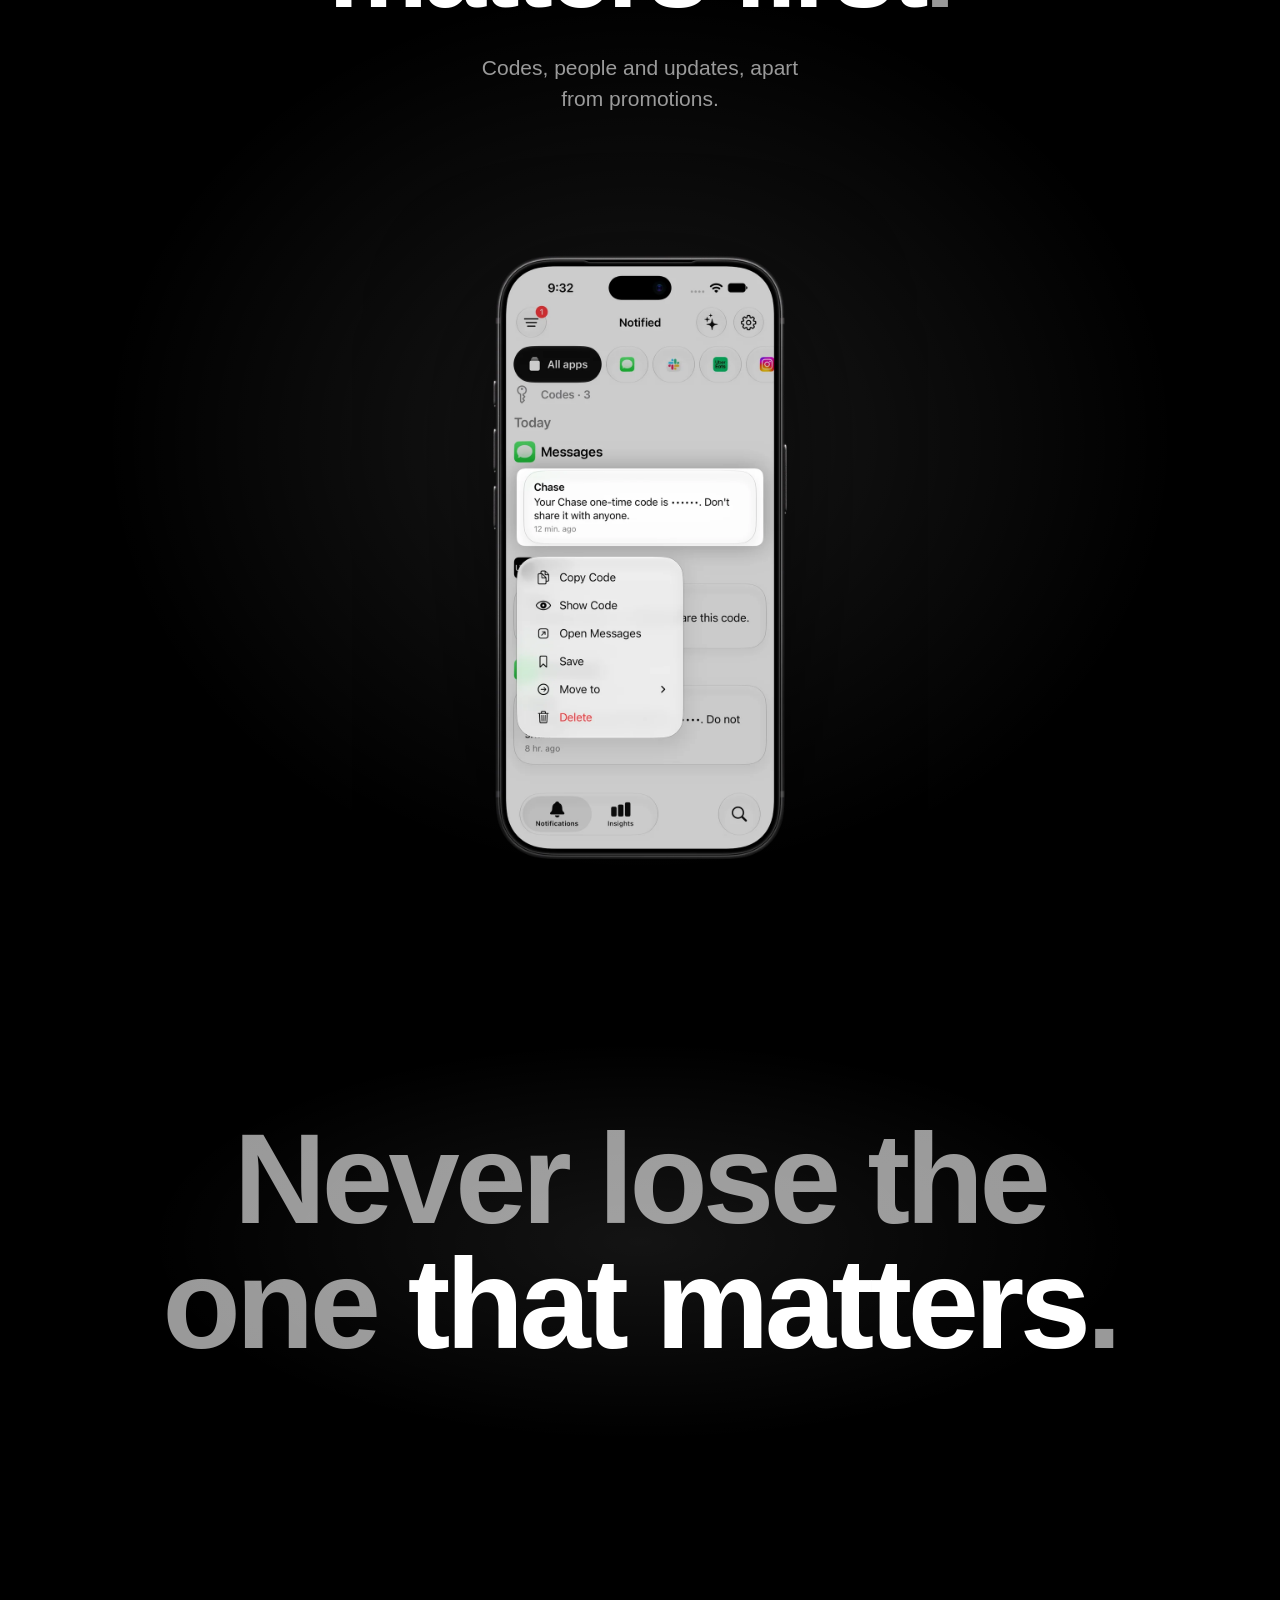
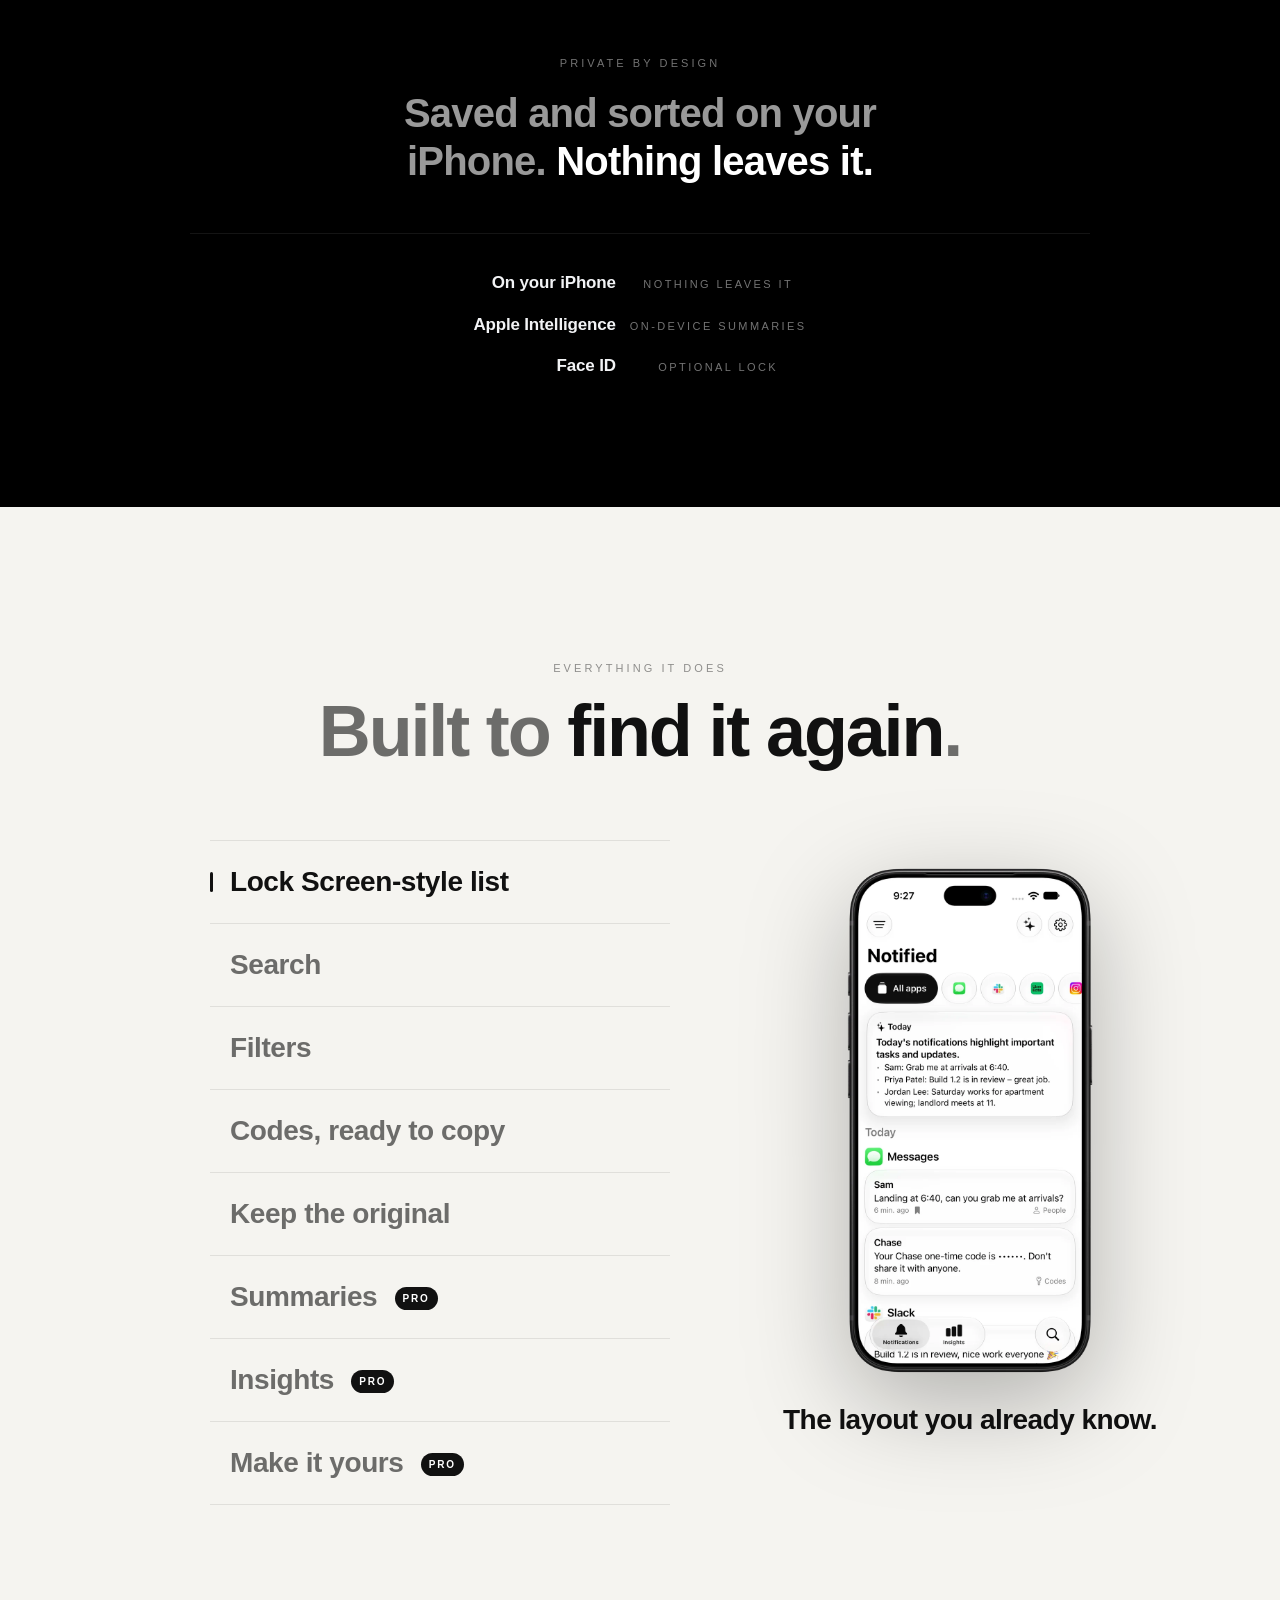
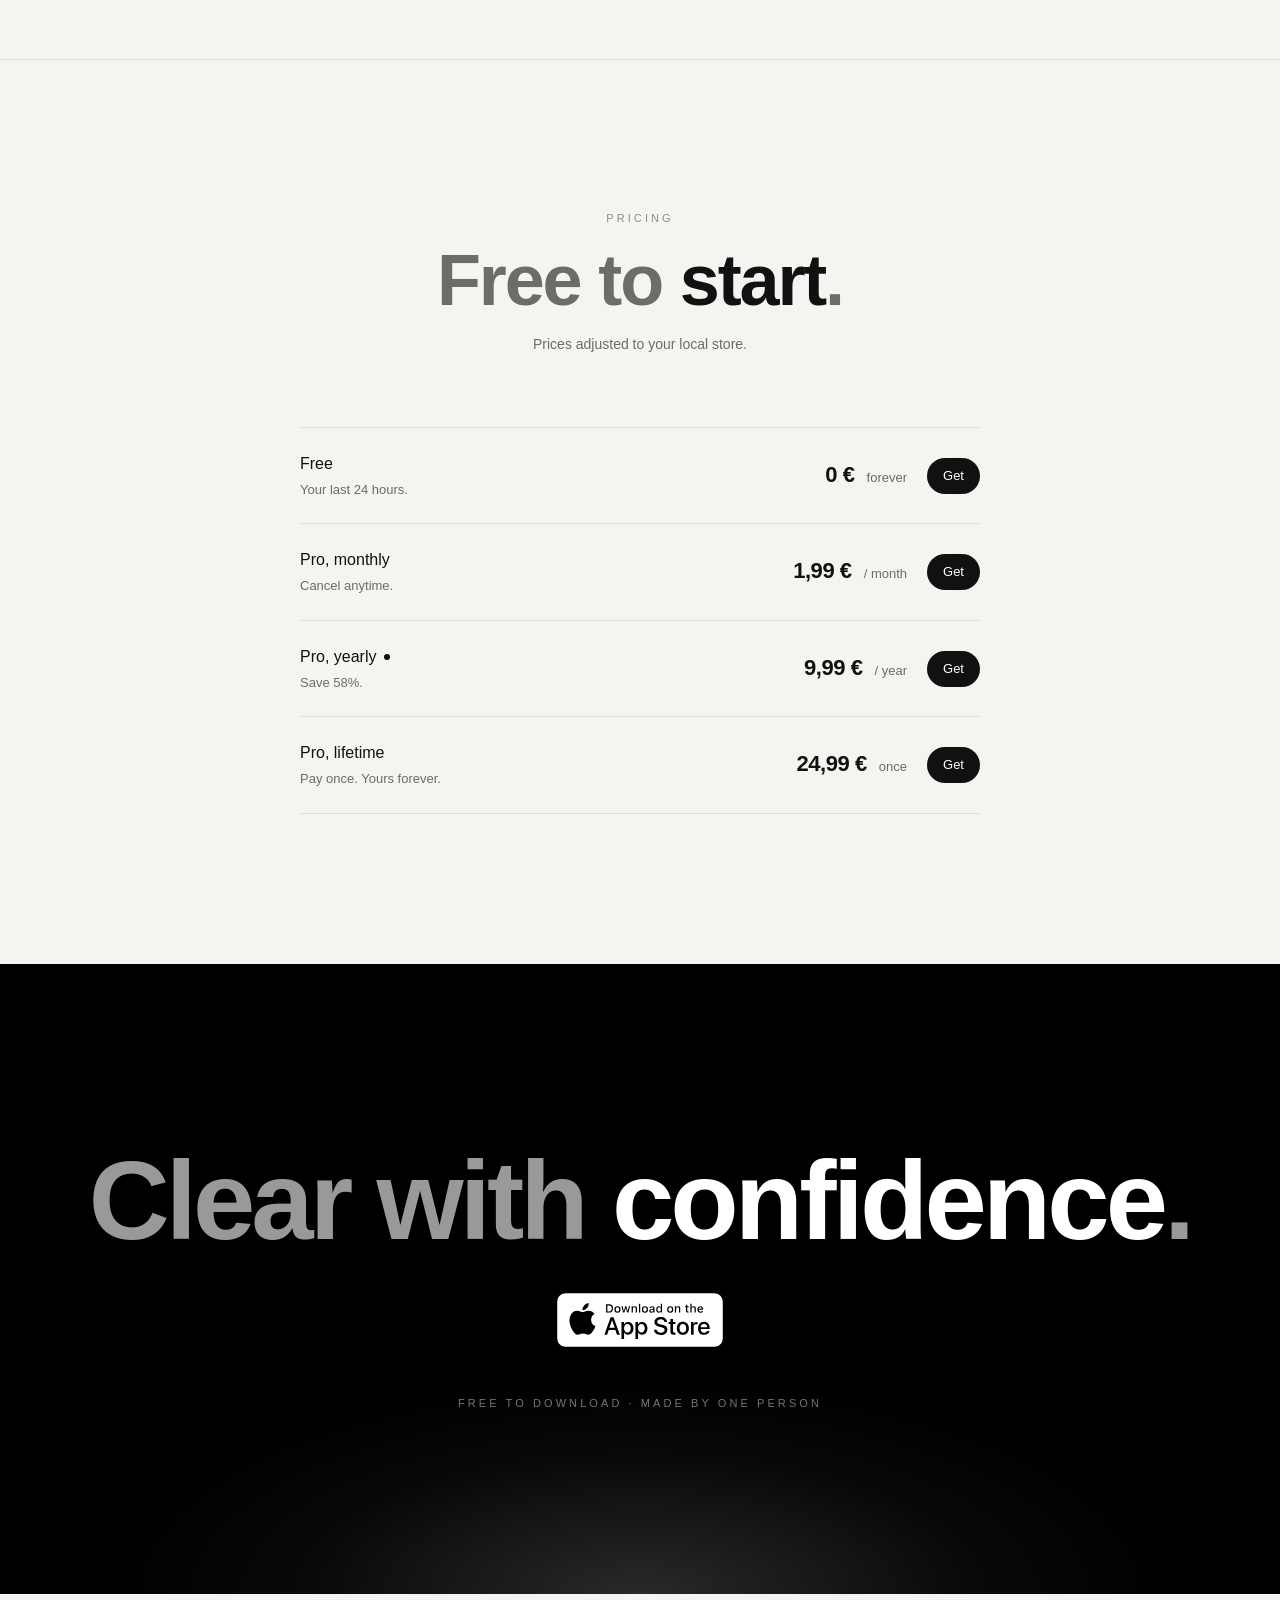
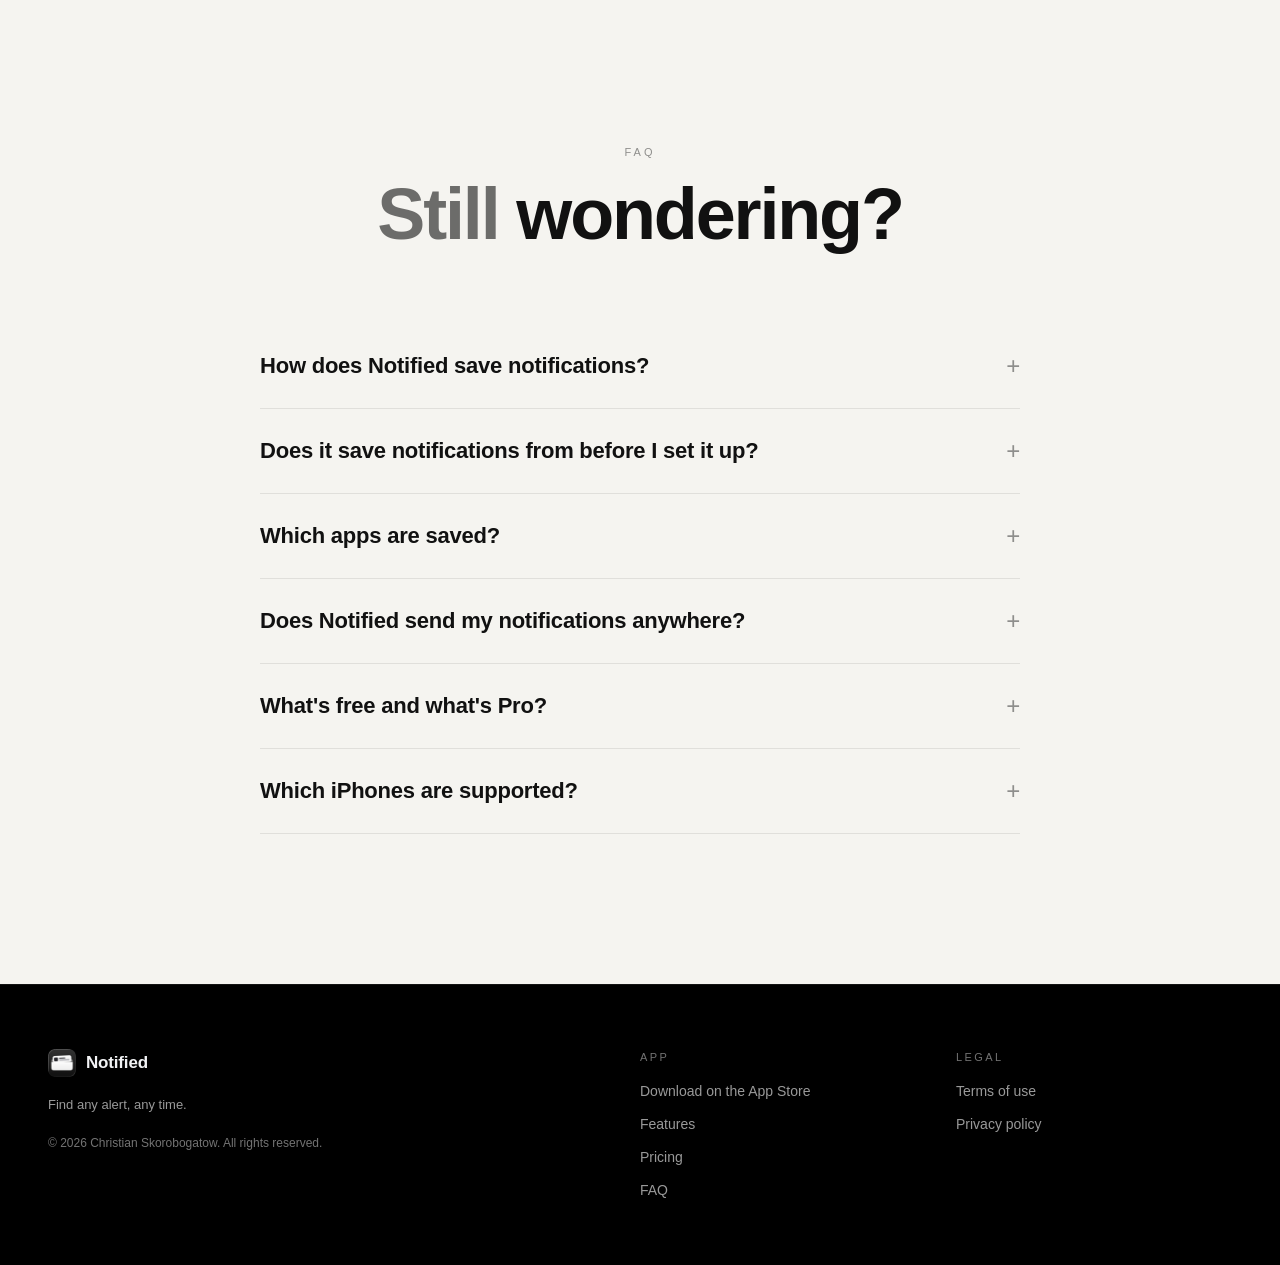
==== commit 0dd11a56: "Hero: framed Watch image centered beside the iPhone; stack the proof lines Co-Authored-By: Claude Fa" ====
--- a/index.html
+++ b/index.html
@@ -81,13 +81,7 @@
             </div>
           </figure>
           <figure class="watch watch-hero-side">
-            <div class="watch-case">
-              <span class="watch-crown" aria-hidden="true"></span>
-              <span class="watch-button" aria-hidden="true"></span>
-              <div class="watch-screen">
-                <img src="images/screenshots/00-watch.webp" alt="Notified on Apple Watch showing a Today summary above the saved notifications" width="416" height="496" fetchpriority="high" />
-              </div>
-            </div>
+            <img src="images/screenshots/00-watch.webp" alt="Notified on Apple Watch showing a Today summary above the saved notifications" width="560" height="957" fetchpriority="high" />
           </figure>
         </div>
       </section>
@@ -210,12 +204,19 @@
                 <p class="feature-note">See which apps send the most.</p>
               </div>
               <div class="feature-panel" data-feature="yours">
-                <figure class="phone phone-md">
-                  <div class="phone-screen">
-                <img src="images/screenshots/08-forest.webp" alt="The Forest background behind the notification list" width="720" height="1472" loading="lazy" />
-              </div>
-                </figure>
-                <p class="feature-note">Colors, backgrounds, Face ID.</p>
+                <div class="phone-pair">
+                  <figure class="phone">
+                    <div class="phone-screen">
+                      <img src="images/screenshots/07-backgrounds.webp" alt="The Background setting with Aurora, Ocean, Sunset, Forest, Graphite and your own photo" width="720" height="1472" loading="lazy" />
+                    </div>
+                  </figure>
+                  <figure class="phone">
+                    <div class="phone-screen">
+                      <img src="images/screenshots/08-forest.webp" alt="The Forest background behind the notification list" width="720" height="1472" loading="lazy" />
+                    </div>
+                  </figure>
+                </div>
+                <p class="feature-note">Pick a background. Or your own photo.</p>
               </div>
             </div>
             <ul class="features-list" id="feature-list">
--- a/css/landing.css
+++ b/css/landing.css
@@ -128,37 +128,8 @@
   padding-bottom: 6vw;
 }
 .phone-hero-main { width: 50%; max-width: 320px; }
-.watch-hero-side { width: 30%; max-width: 200px; margin-bottom: 12%; }
-
-/* ---------- Apple Watch frame ---------- */
-.watch { margin: 0; }
-.watch-case {
-  position: relative; isolation: isolate;
-  padding: 7.5%;
-  background: linear-gradient(160deg, #2c2c2f 0%, #121214 55%, #060607 100%);
-  border-radius: 27% / 23%;
-  box-shadow:
-    0 0 0 1.5px rgba(255,255,255,0.14),
-    inset 0 0 0 2px #000,
-    0 30px 60px rgba(0,0,0,0.6);
-}
-.watch-case::before, .watch-case::after {
-  /* band stubs */
-  content: ""; position: absolute; left: 50%; width: 52%; height: 22%;
-  transform: translateX(-50%); background: linear-gradient(180deg, #1a1a1c, #0a0a0b);
-  border-radius: 14% / 40%; z-index: -1; box-shadow: 0 0 0 1px rgba(255,255,255,0.06);
-}
-.watch-case::before { top: -17%; }
-.watch-case::after { bottom: -17%; }
-.watch-crown, .watch-button {
-  position: absolute; z-index: -1; border-radius: 3px;
-  background: linear-gradient(90deg, #3a3a3e, #151517);
-  box-shadow: 0 0 0 1px rgba(255,255,255,0.12);
-}
-.watch-crown { right: -5.5%; top: 24%; width: 7%; height: 17%; }
-.watch-button { right: -4%; top: 47%; width: 5%; height: 22%; background: #1c1c1e; }
-.watch-screen { overflow: hidden; border-radius: 21% / 18%; background: #000; aspect-ratio: 416 / 496; }
-.watch-screen img { display: block; width: 100%; height: 100%; object-fit: cover; }
+.watch-hero-side { width: 32%; max-width: 210px; align-self: center; margin: 0 0 4%; }
+.watch img { display: block; width: 100%; height: auto; filter: drop-shadow(0 30px 50px rgba(0,0,0,0.6)); }
 
 /* ---------- Phone (bezel baked into the image) ---------- */
 .phone { position: relative; margin: 0; }
@@ -184,9 +155,9 @@
 .proof-inner { max-width: 900px; margin: 0 auto; }
 .quote { font-size: clamp(22px, 3.4vw, 40px); font-weight: 600; letter-spacing: -0.02em; line-height: 1.2; color: var(--ink-60); text-wrap: balance; }
 .quote .w { color: var(--white); white-space: normal; }
-.stats { margin-top: 48px; padding-top: 36px; border-top: 1px solid var(--ink-hair); display: flex; flex-wrap: wrap; justify-content: center; gap: 18px 44px; }
-.stats li { display: flex; align-items: baseline; gap: 10px; }
-.stats strong { font-size: 17px; font-weight: 600; letter-spacing: -0.01em; }
+.stats { margin-top: 48px; padding-top: 36px; border-top: 1px solid var(--ink-hair); display: grid; grid-template-columns: auto auto; justify-content: center; align-items: baseline; gap: 16px 14px; }
+.stats li { display: contents; }
+.stats strong { font-size: 17px; font-weight: 600; letter-spacing: -0.01em; text-align: right; }
 .stats span { font-size: 11px; letter-spacing: 0.22em; text-transform: uppercase; color: var(--ink-45); }
 
 /* ---------- Features ---------- */
@@ -199,6 +170,8 @@
 .js .feature-panel { position: absolute; inset: 0; padding: 0; opacity: 0; transition: opacity 0.7s var(--ease); }
 .js .feature-panel.is-active { opacity: 1; }
 .feature-panel[hidden] { display: none; }
+.phone-pair { display: flex; align-items: center; justify-content: center; gap: clamp(8px, 2vw, 20px); width: min(100%, 440px); margin: 0 auto; }
+.phone-pair .phone { width: 48%; }
 .feature-note { max-width: 420px; text-align: center; font-size: clamp(19px, 2.4vw, 28px); font-weight: 600; letter-spacing: -0.02em; line-height: 1.15; color: var(--graphite); text-wrap: balance; }
 .features-list { width: 100%; max-width: 460px; margin: 0 auto; border-top: 1px solid var(--paper-hair); }
 .features-list li { border-bottom: 1px solid var(--paper-hair); }
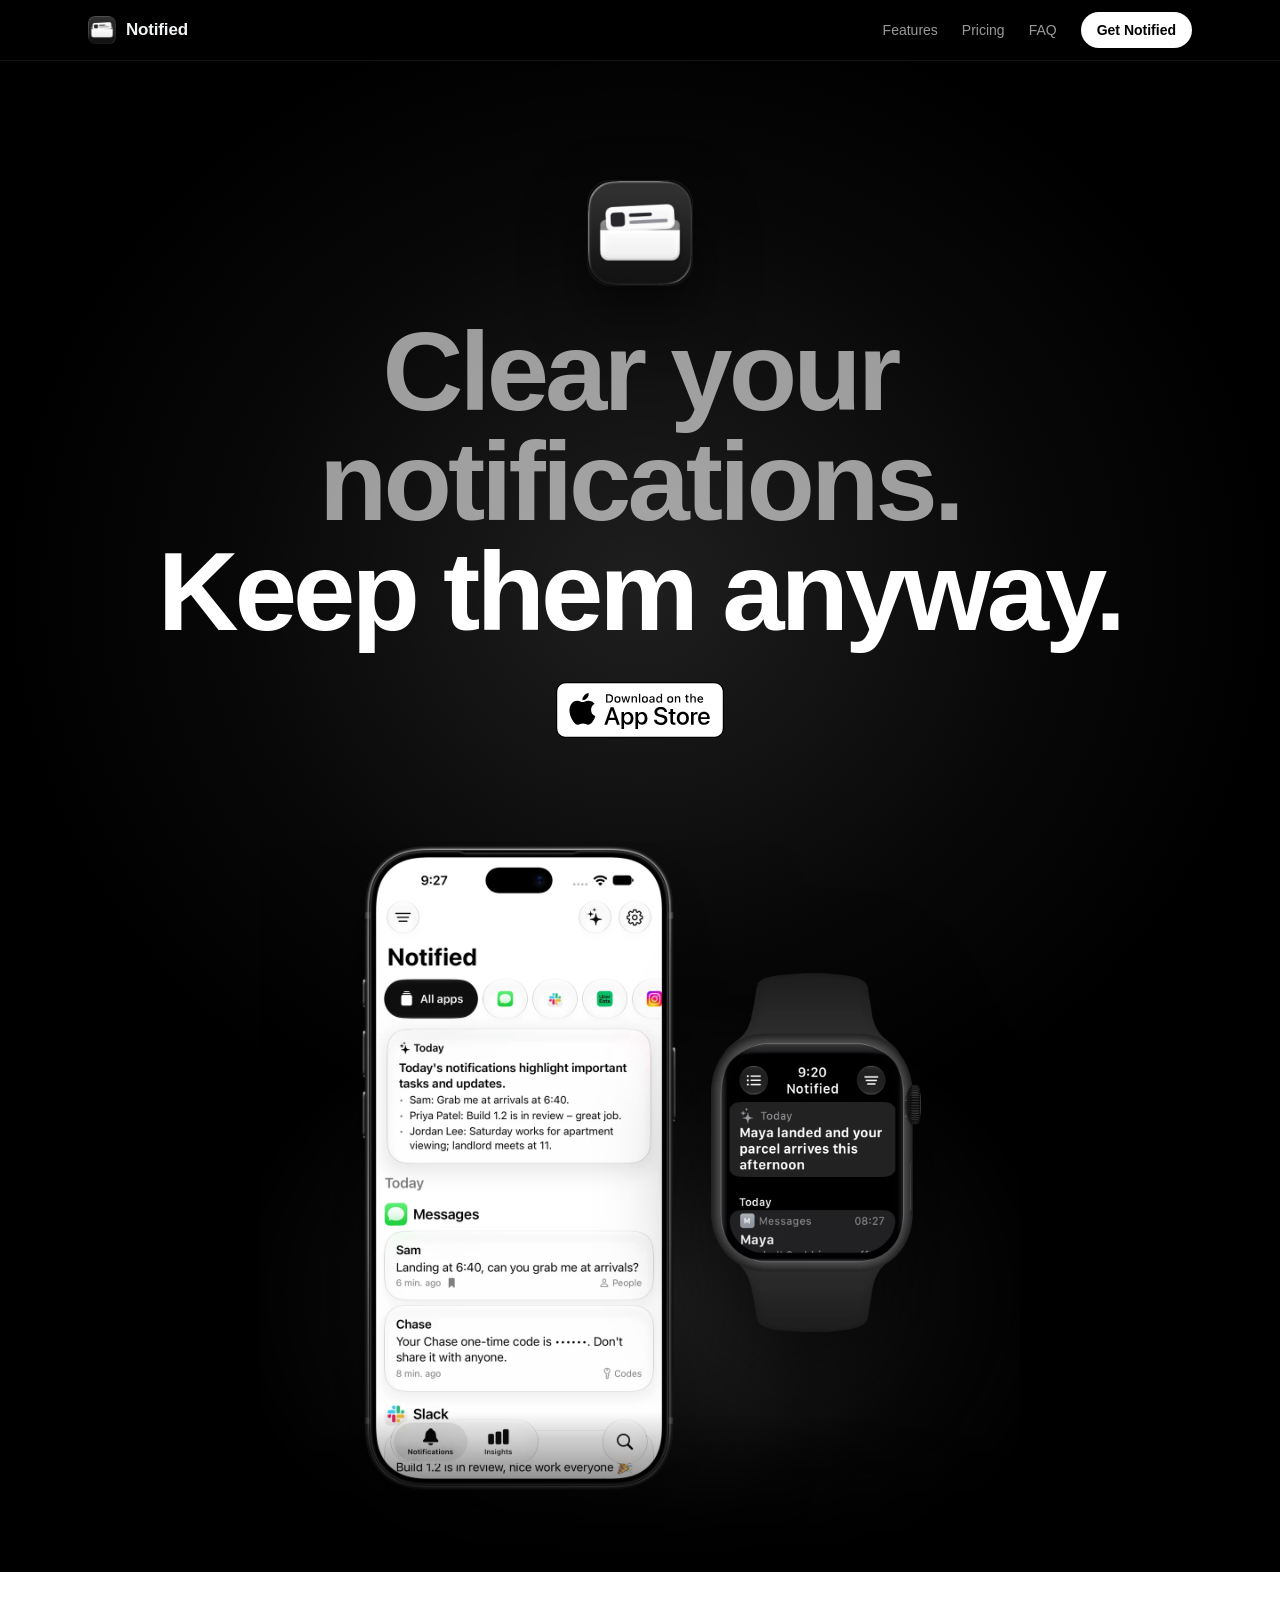
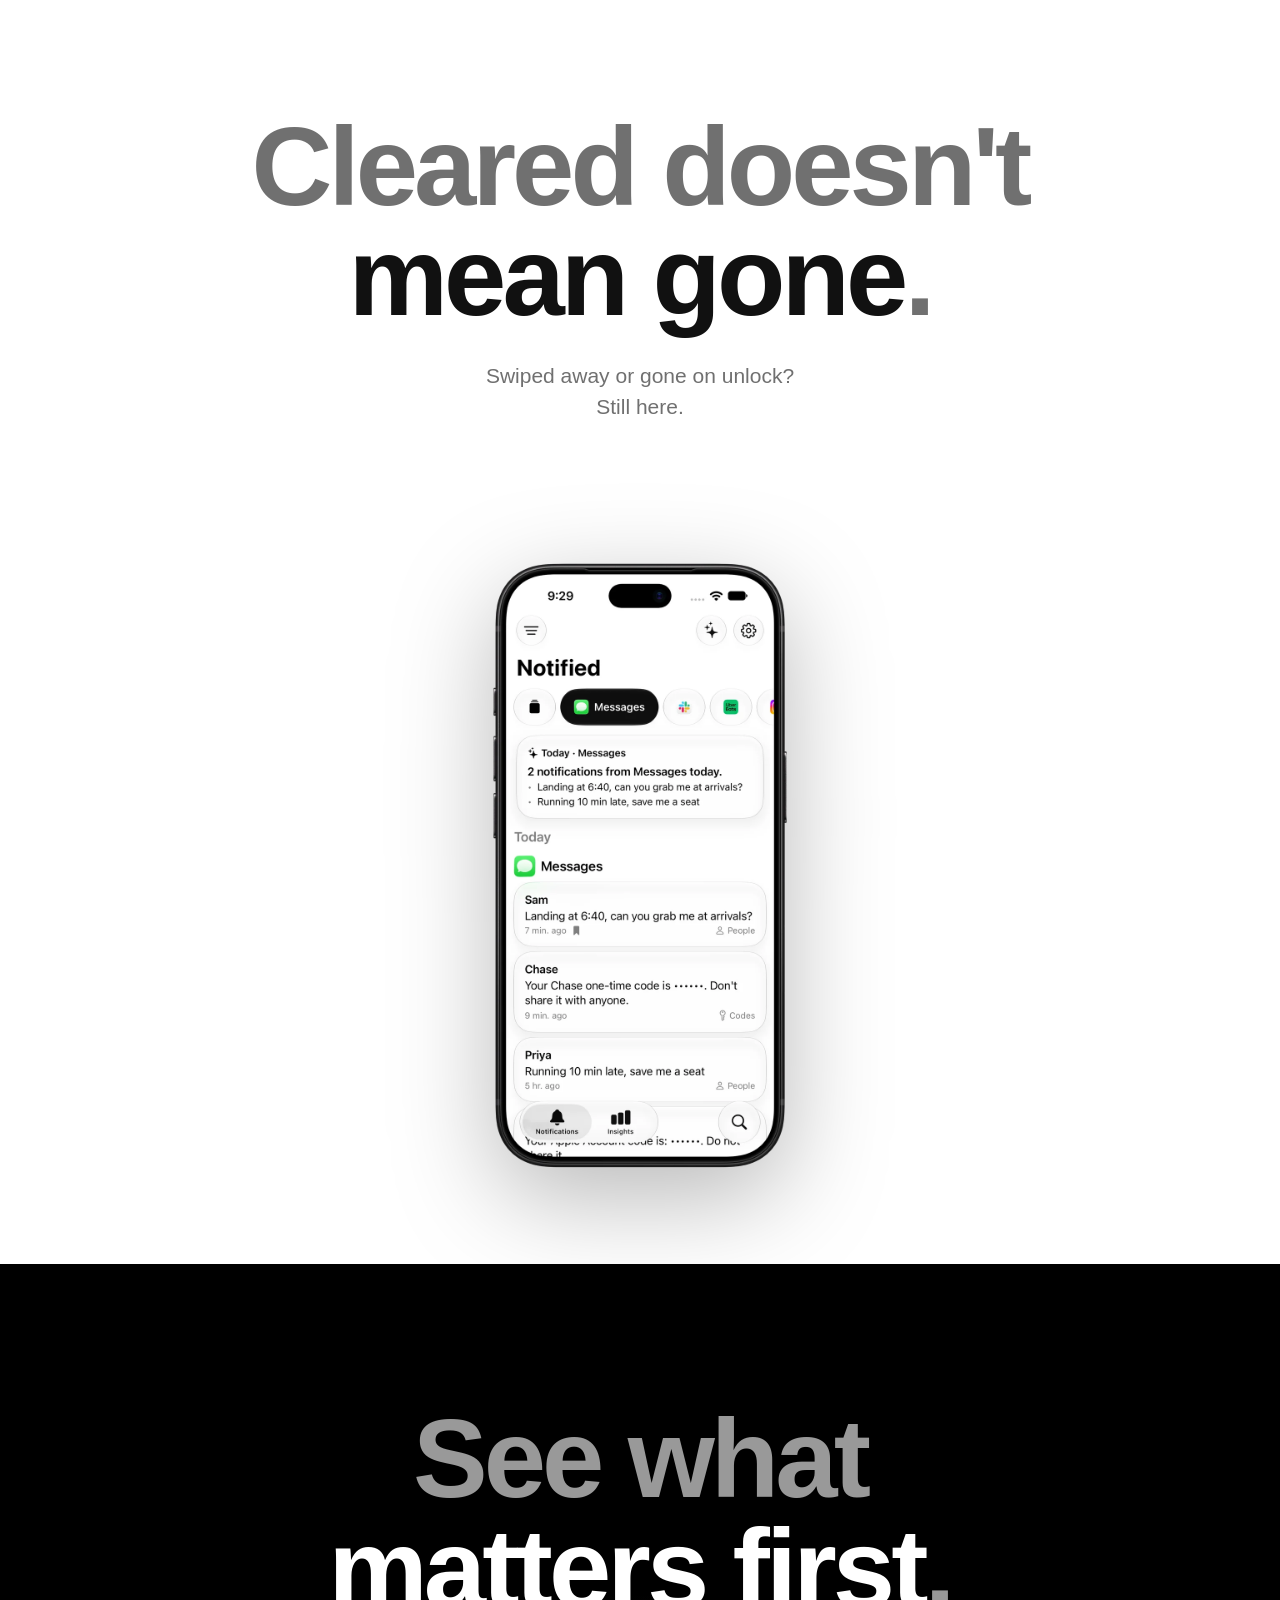
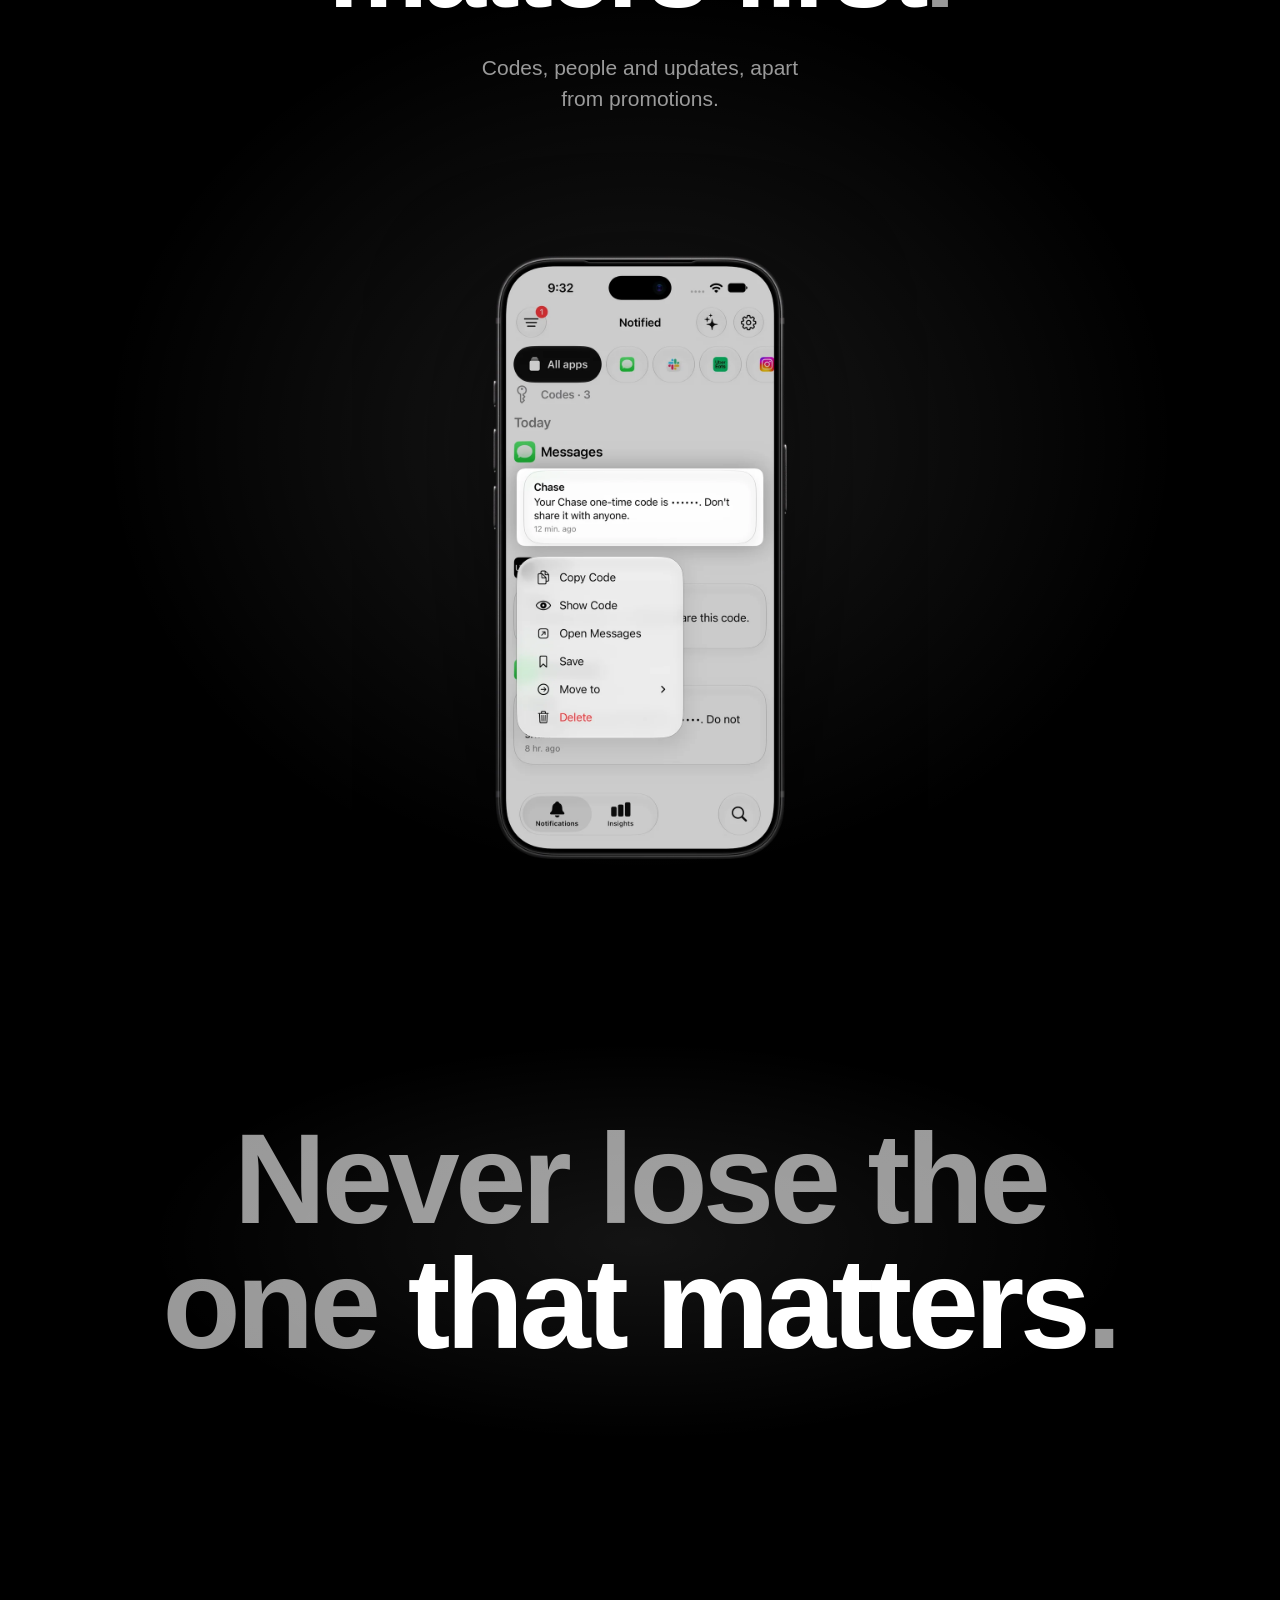
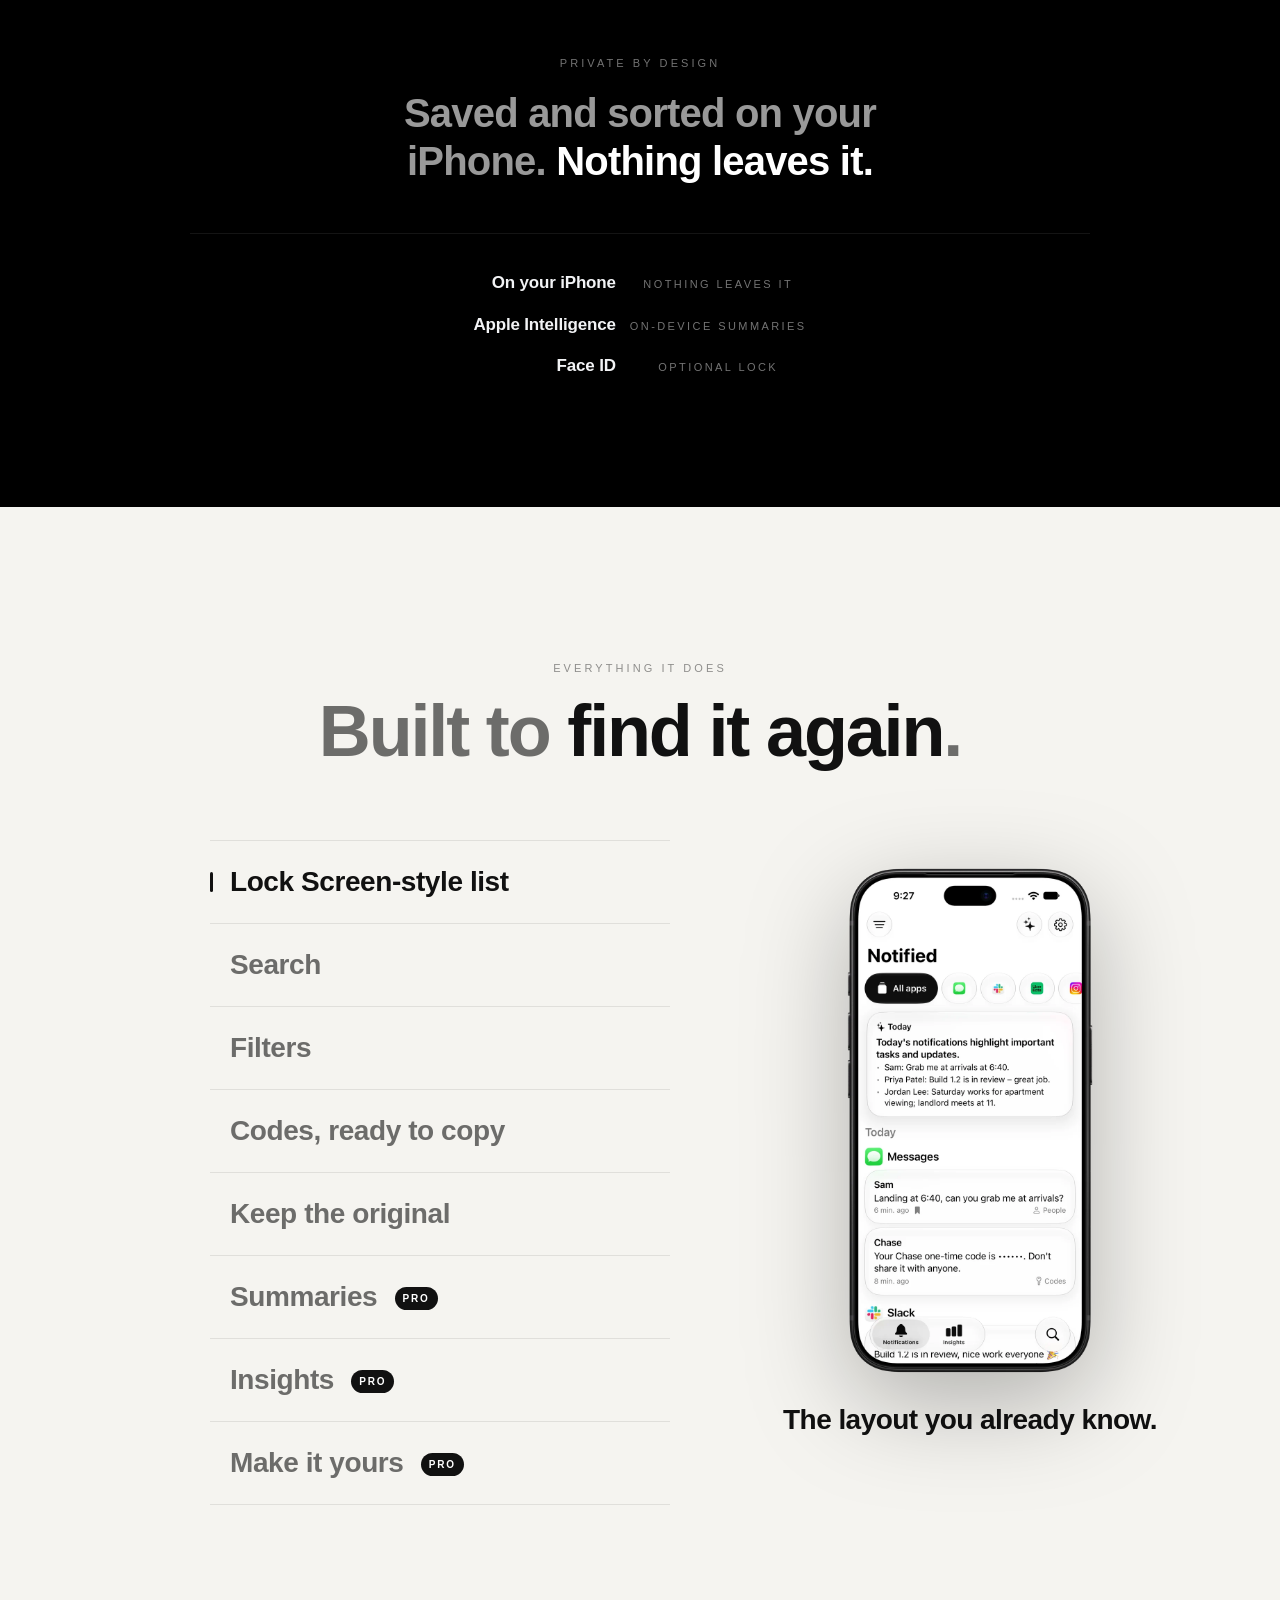
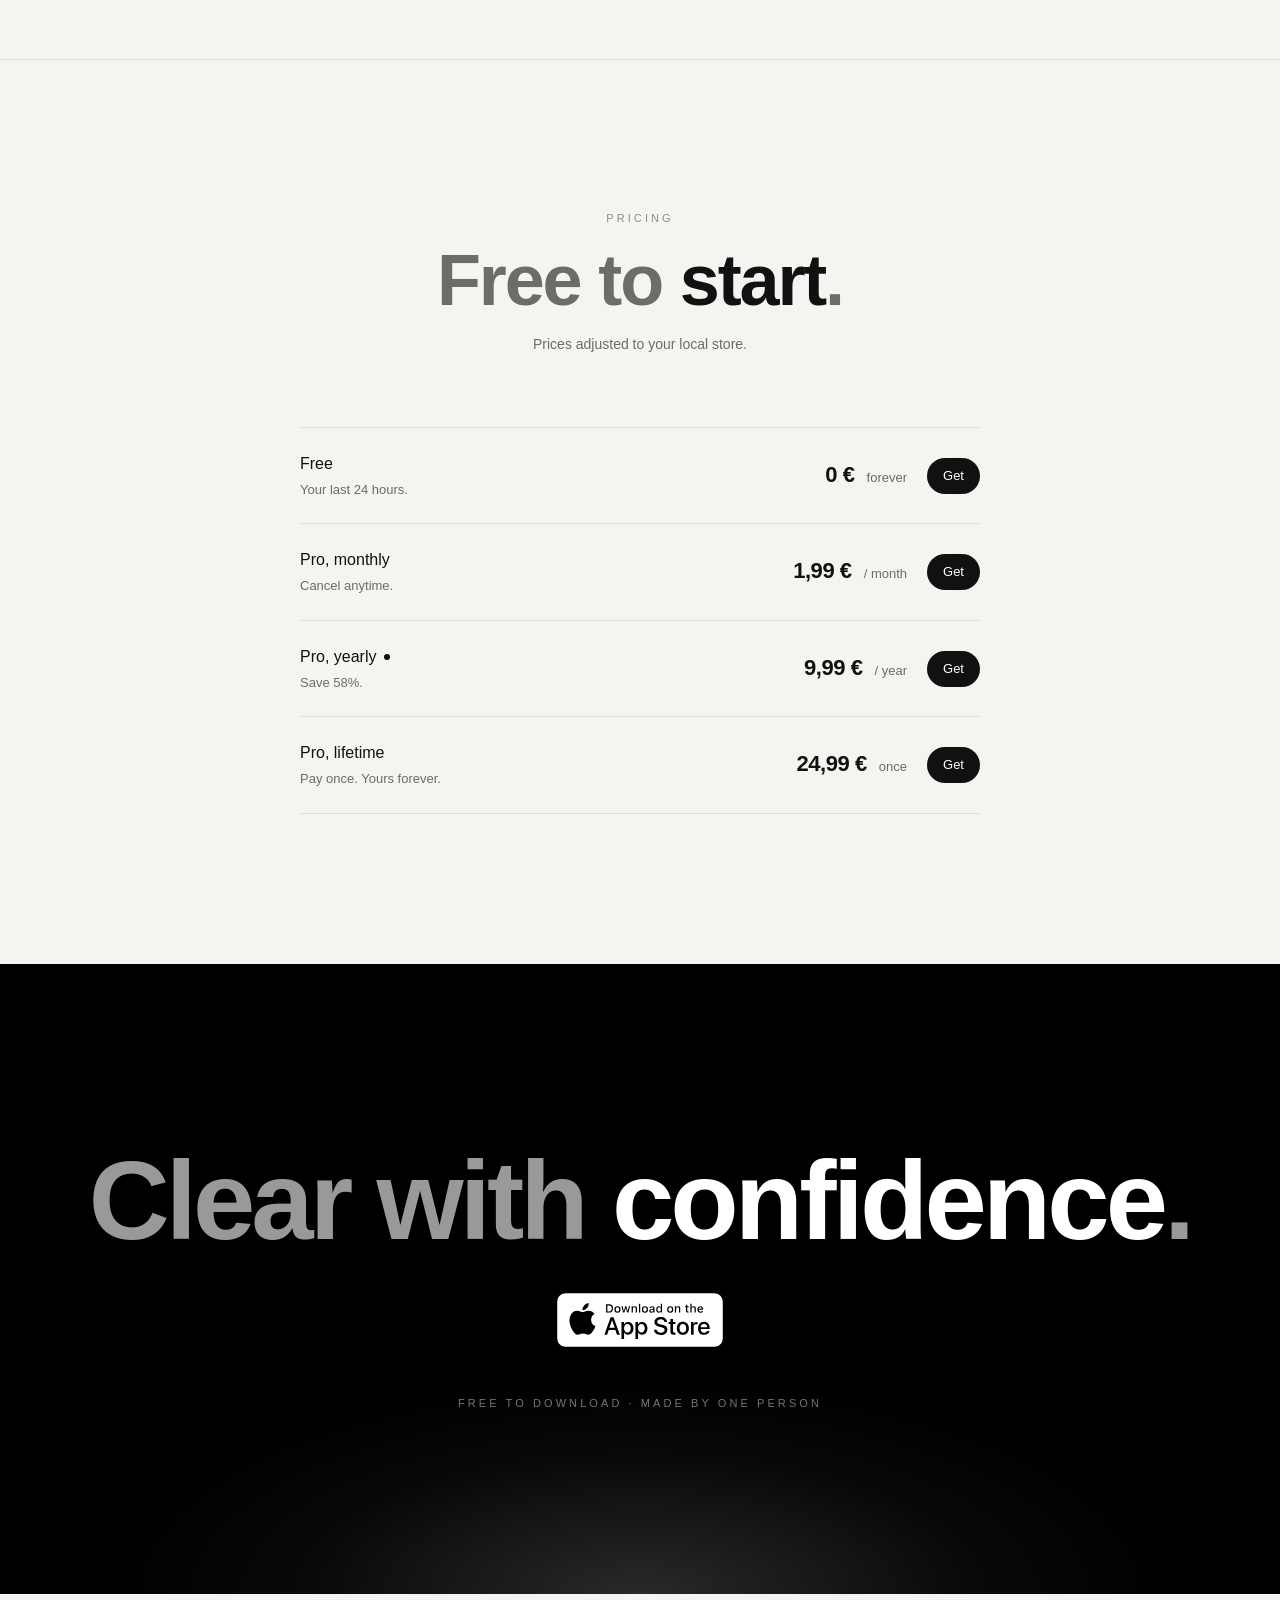
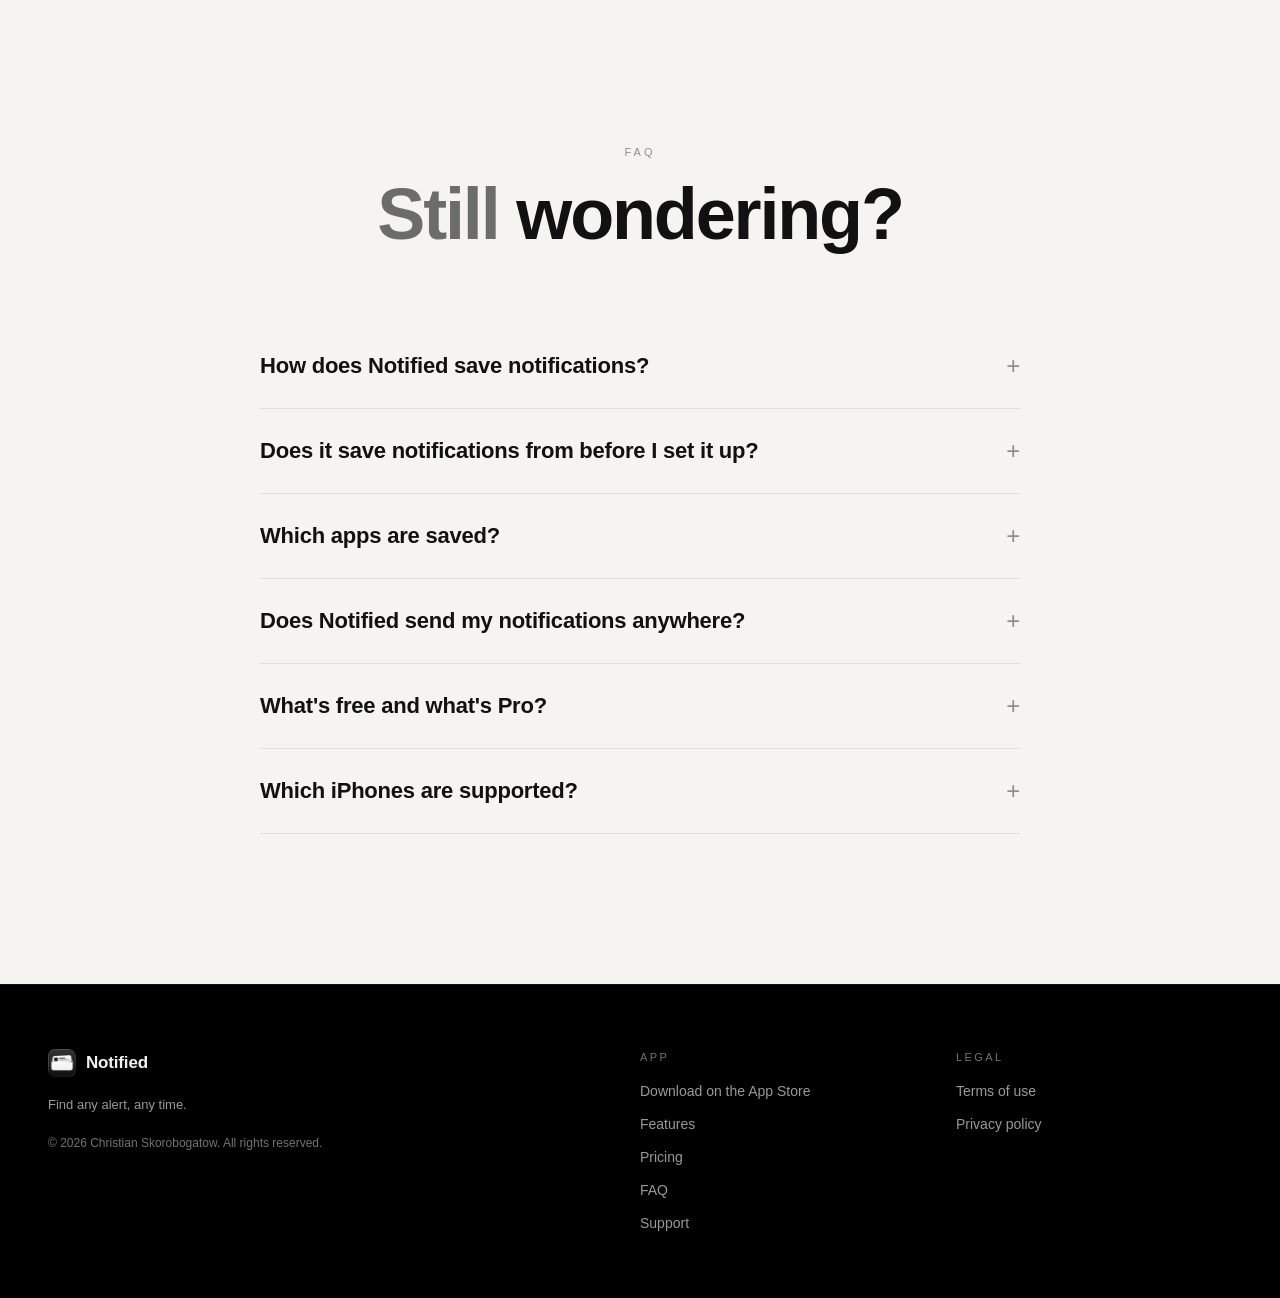
==== commit 464e997f: "Add support email to the footer and privacy policy Co-Authored-By: Claude Fable 5.1 <noreply@anthrop" ====
--- a/index.html
+++ b/index.html
@@ -324,6 +324,7 @@
           <a href="#features">Features</a>
           <a href="#pricing">Pricing</a>
           <a href="#faq">FAQ</a>
+          <a href="mailto:christiansko@unpluggedapp.site">Support</a>
         </div>
         <div class="footer-col">
           <h3>Legal</h3>
